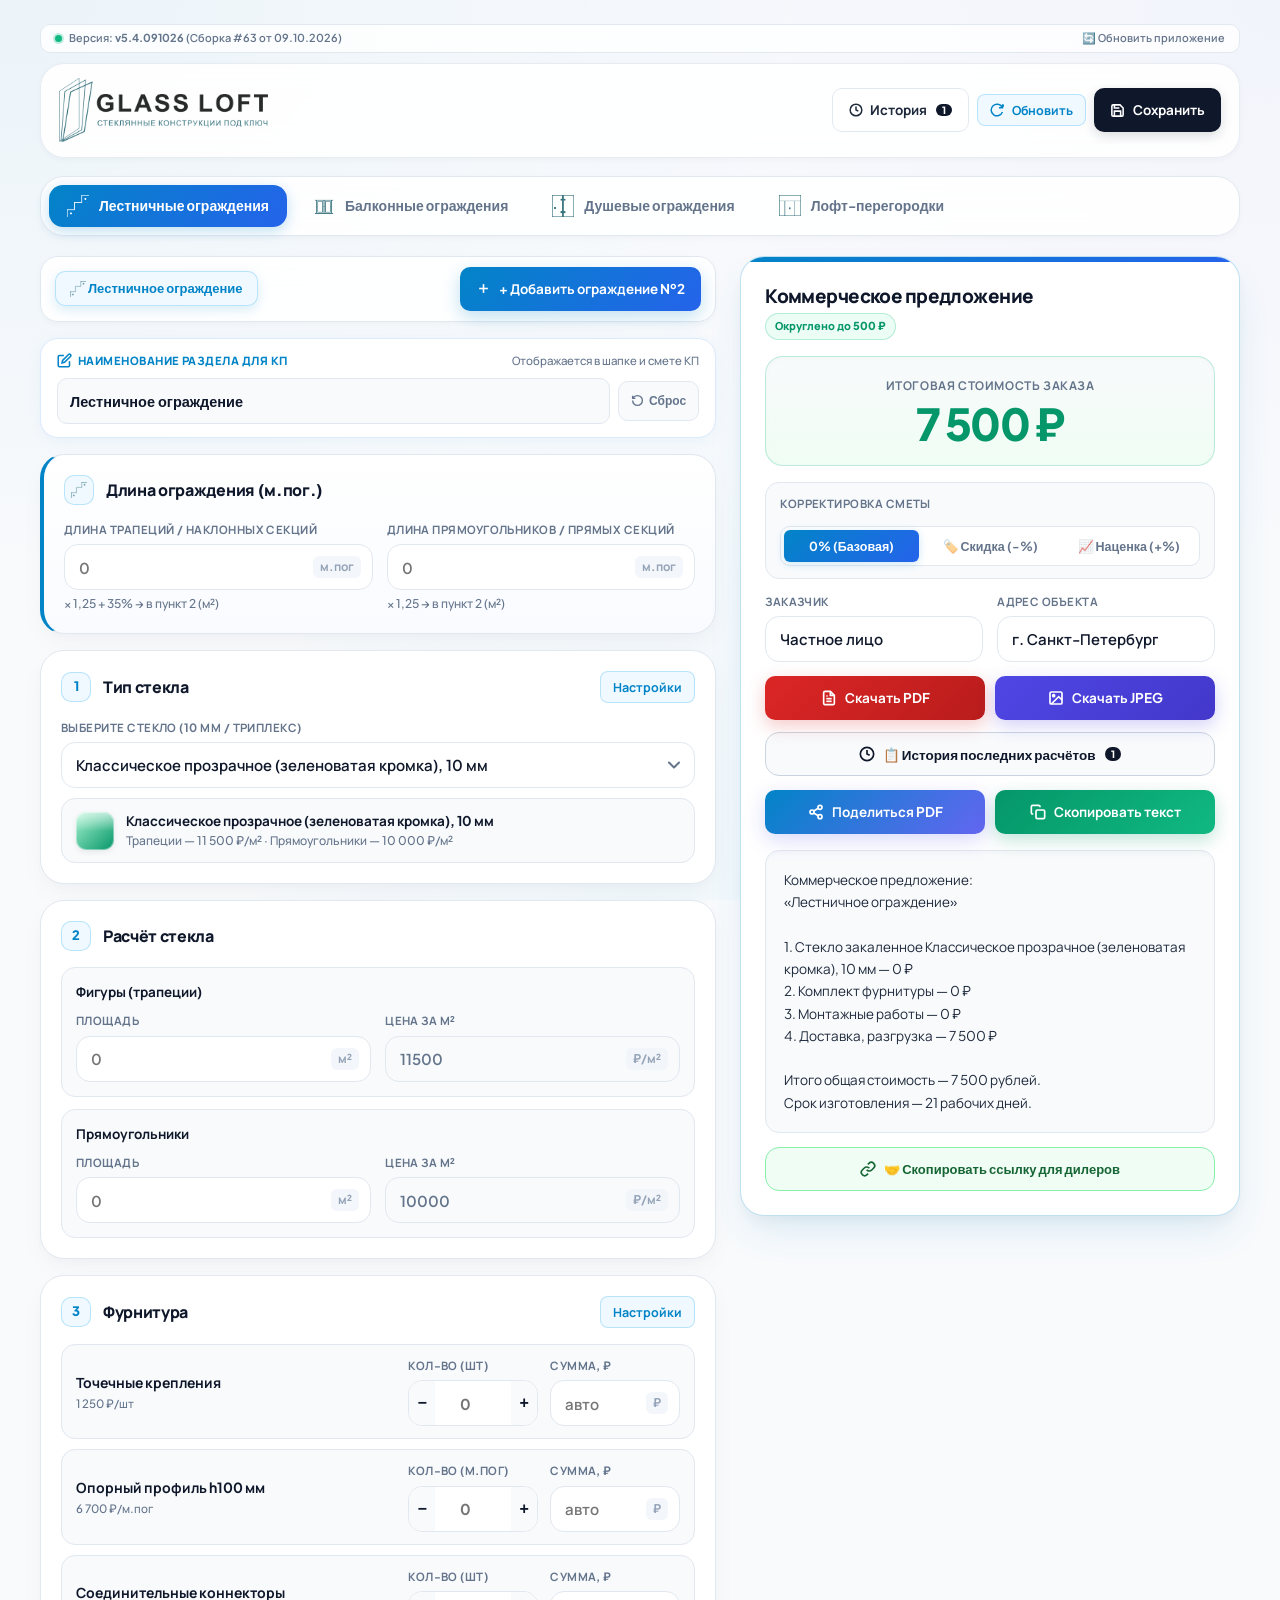
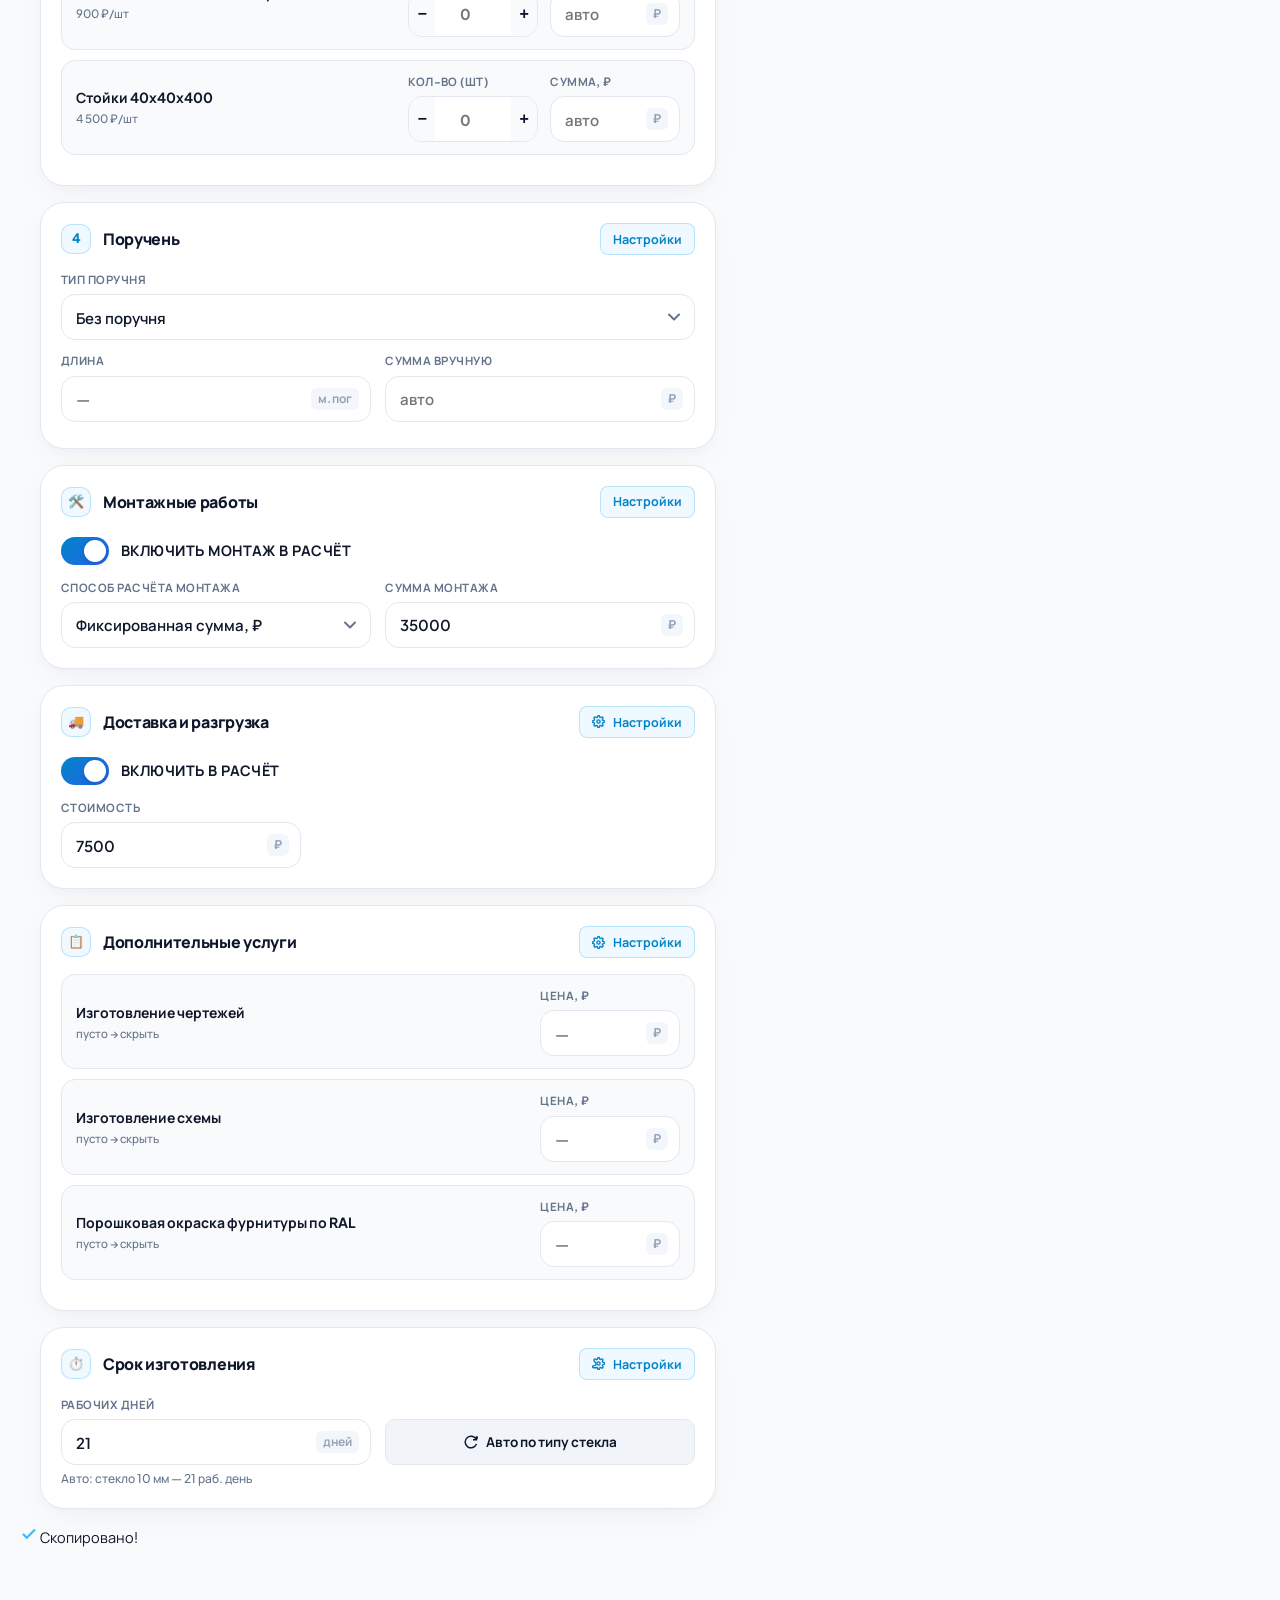
==== index.html @ 8e9c7be1 "OCR restore for raster PDFs (Tesseract.js bundled locally, rus traineddata) + OCR-tolerant parser (v" ====
<!DOCTYPE html>
<html lang="ru">
<head>
<meta charset="UTF-8">
<meta name="viewport" content="width=device-width, initial-scale=1.0, maximum-scale=1.0, user-scalable=no">
<meta http-equiv="Cache-Control" content="no-cache, no-store, must-revalidate">
<meta http-equiv="Pragma" content="no-cache">
<meta http-equiv="Expires" content="0">
<title>GlassLoft — Калькулятор стеклянных конструкций</title>
<link rel="icon" type="image/svg+xml" href="favicon.svg?v=5.4">
<link rel="icon" type="image/png" sizes="192x192" href="icon-192.png?v=5.4">
<link rel="apple-touch-icon" href="icon-192.png?v=5.4">
<link rel="manifest" href="manifest.json?v=5.4">
<meta name="theme-color" content="#ffffff">
<meta name="apple-mobile-web-app-capable" content="yes">
<meta name="apple-mobile-web-app-status-bar-style" content="default">
<meta name="apple-mobile-web-app-title" content="GlassLoft">
<link rel="preconnect" href="https://fonts.googleapis.com">
<link rel="preconnect" href="https://fonts.gstatic.com" crossorigin>
<link href="https://fonts.googleapis.com/css2?family=Plus+Jakarta+Sans:wght@400;500;600;700;800&family=Manrope:wght@600;700;800&family=Montserrat:wght@400;500;600;700;800&display=swap" rel="stylesheet">
<link rel="stylesheet" href="style.css?v=5.4">
</head>
<body>
<div class="wrap">
  
  <!-- Top Version & Build Status Bar -->
  <div class="app-top-status-bar">
    <div class="app-status-left">
      <span class="status-dot-pulse"></span>
      <span id="appVersionText">Версия: <b>v4.5.260926</b> (Сборка #60 от 26.09.2026)</span>
    </div>
    <div class="app-status-right">
      <span class="app-status-link" onclick="forceAppUpdate()" title="Сбросить кэш и загрузить последнюю версию">🔄 Обновить приложение</span>
    </div>
  </div>

  <!-- Top Navigation / Branding Header -->
  <header class="top">
    <div class="brand">
      <img src="logo.png" alt="GLASS LOFT — Стеклянные конструкции под ключ" class="brand-logo-img">
    </div>
    <div class="header-actions">
      <button class="btn b-history" onclick="openModal('historyModal')" title="История последних 40 расчётов (защищено PIN-кодом)">
        <svg width="14" height="14" viewBox="0 0 24 24" fill="none" stroke="currentColor" stroke-width="2.5"><circle cx="12" cy="12" r="10"></circle><polyline points="12 6 12 12 16 14"></polyline></svg>
        <span>История</span>
        <span class="history-count-badge" id="historyCountBadge">0</span>
      </button>
      <button class="btn ghost" onclick="resetCalculatorToZero()" title="Сбросить все расчёты и поля к начальным значениям">
        <svg width="14" height="14" viewBox="0 0 24 24" fill="none" stroke="currentColor" stroke-width="2.5"><path d="M21.5 2v6h-6M21.34 15.57a10 10 0 1 1-.57-8.38l5.67-5.67"/></svg>
        <span>Обновить</span>
      </button>
      <button class="btn b-dark" onclick="saveAll()">
        <svg width="15" height="15" viewBox="0 0 24 24" fill="none" stroke="currentColor" stroke-width="2.5"><path d="M19 21H5a2 2 0 0 1-2-2V5a2 2 0 0 1 2-2h11l5 5v11a2 2 0 0 1-2 2z"></path><polyline points="17 21 17 13 7 13 7 21"></polyline><polyline points="7 3 7 8 15 8"></polyline></svg>
        <span>Сохранить</span>
      </button>
    </div>
  </header>

  <!-- 4 Main Product Category Tabs -->
  <div class="category-tabs-bar">
    <button class="cat-tab active" id="tabCatRailings" onclick="switchCategory('railings')">
      <img src="cat_icon_stairs.png" class="cat-tab-img" alt="Лестницы">
      <span class="cat-label">Лестничные ограждения</span>
    </button>
    <button class="cat-tab" id="tabCatBalconies" onclick="switchCategory('balconies')">
      <img src="cat_icon_balcony.png" class="cat-tab-img" alt="Балконы">
      <span class="cat-label">Балконные ограждения</span>
    </button>
    <button class="cat-tab" id="tabCatShowers" onclick="switchCategory('showers')">
      <img src="cat_icon_shower.png" class="cat-tab-img" alt="Душевые">
      <span class="cat-label">Душевые ограждения</span>
    </button>
    <button class="cat-tab" id="tabCatLoft" onclick="switchCategory('loft')">
      <img src="cat_icon_loft.png" class="cat-tab-img" alt="Лофт">
      <span class="cat-label">Лофт-перегородки</span>
    </button>
  </div>

  <!-- Main 2-Column Responsive Dashboard -->
  <div class="layout">
    
    <!-- Left Column: Dynamic Step-by-Step Builder Form -->
    <div class="builder-col">
      
      <!-- Active Edit Mode Banner -->
      <div class="edit-mode-banner" id="editModeBanner" style="display:none;">
        <div class="edit-mode-info">
          <span class="edit-mode-badge">✏️ Редактирование</span>
          <span class="edit-mode-title" id="editModeTitle"></span>
        </div>
        <div class="edit-mode-actions">
          <button type="button" class="btn b-primary btn-sm" onclick="saveActiveEditing()">
            <svg width="13" height="13" viewBox="0 0 24 24" fill="none" stroke="currentColor" stroke-width="2.5"><path d="M19 21H5a2 2 0 0 1-2-2V5a2 2 0 0 1 2-2h11l5 5v11a2 2 0 0 1-2 2z"></path><polyline points="17 21 17 13 7 13 7 21"></polyline><polyline points="7 3 7 8 15 8"></polyline></svg>
            <span>Сохранить</span>
          </button>
          <button type="button" class="btn ghost btn-sm" onclick="cancelActiveEditing()">
            <span>Отмена</span>
          </button>
        </div>
      </div>

      <!-- Multi-Position Sub-Tabs for Current Category -->
      <div class="sections-bar-wrap">
        <div class="sections-tabs" id="positionTabs"></div>
        <button type="button" class="btn b-primary btn-add-section" onclick="addPosition()">
          <svg width="15" height="15" viewBox="0 0 24 24" fill="none" stroke="currentColor" stroke-width="2.5"><line x1="12" y1="5" x2="12" y2="19"></line><line x1="5" y1="12" x2="19" y2="12"></line></svg>
          <span id="addPosBtnText">+ Добавить ограждение №2</span>
        </button>
      </div>

      <!-- Category Dynamic Container -->
      <div id="dynamicCategoryContent">
        <!-- Rendered via JS based on active category (Railings / Showers / Loft) -->
      </div>

      <!-- Global Section: Доставка и разгрузка -->
      <section class="card">
        <div class="head">
          <h2><span class="n">🚚</span>Доставка и разгрузка</h2>
          <button class="btn ghost" onclick="openModal('deliveryModal')">
            <svg width="13" height="13" viewBox="0 0 24 24" fill="none" stroke="currentColor" stroke-width="2.5"><circle cx="12" cy="12" r="3"></circle><path d="M19.4 15a1.65 1.65 0 0 0 .33 1.82l.06.06a2 2 0 0 1 0 2.83 2 2 0 0 1-2.83 0l-.06-.06a1.65 1.65 0 0 0-1.82-.33 1.65 1.65 0 0 0-1 1.51V21a2 2 0 0 1-2 2 2 2 0 0 1-2-2v-.09A1.65 1.65 0 0 0 9 19.4a1.65 1.65 0 0 0-1.82.33l-.06.06a2 2 0 0 1-2.83 0 2 2 0 0 1 0-2.83l.06-.06a1.65 1.65 0 0 0 .33-1.82 1.65 1.65 0 0 0-1.51-1H3a2 2 0 0 1-2-2 2 2 0 0 1 2-2h.09A1.65 1.65 0 0 0 4.6 9a1.65 1.65 0 0 0-.33-1.82l-.06-.06a2 2 0 0 1 0-2.83 2 2 0 0 1 2.83 0l.06.06a1.65 1.65 0 0 0 1.82.33H9a1.65 1.65 0 0 0 1-1.51V3a2 2 0 0 1 2-2 2 2 0 0 1 2 2v.09a1.65 1.65 0 0 0 1 1.51 1.65 1.65 0 0 0 1.82-.33l.06-.06a2 2 0 0 1 2.83 0 2 2 0 0 1 0 2.83l-.06.06a1.65 1.65 0 0 0-.33 1.82V9a1.65 1.65 0 0 0 1.51 1H21a2 2 0 0 1 2 2 2 2 0 0 1-2 2h-.09a1.65 1.65 0 0 0-1.51 1z"></path></svg>
            Настройки
          </button>
        </div>
        <label class="switch-wrap">
          <div class="switch">
            <input type="checkbox" id="delOn" checked onchange="calc()">
            <span class="slider"></span>
          </div>
          <span>Включить в расчёт</span>
        </label>
        <div style="max-width:240px">
          <label>Стоимость</label>
          <div class="input-wrap">
            <input type="number" id="delPrice" min="0" step="100" oninput="calc()">
            <span class="unit">₽</span>
          </div>
        </div>
      </section>

      <!-- Global Section: Дополнительные услуги -->
      <section class="card">
        <div class="head">
          <h2><span class="n">📋</span>Дополнительные услуги</h2>
          <button class="btn ghost" onclick="openModal('serviceModal')">
            <svg width="13" height="13" viewBox="0 0 24 24" fill="none" stroke="currentColor" stroke-width="2.5"><circle cx="12" cy="12" r="3"></circle><path d="M19.4 15a1.65 1.65 0 0 0 .33 1.82l.06.06a2 2 0 0 1 0 2.83 2 2 0 0 1-2.83 0l-.06-.06a1.65 1.65 0 0 0-1.82-.33 1.65 1.65 0 0 0-1 1.51V21a2 2 0 0 1-2 2 2 2 0 0 1-2-2v-.09A1.65 1.65 0 0 0 9 19.4a1.65 1.65 0 0 0-1.82.33l-.06.06a2 2 0 0 1-2.83 0 2 2 0 0 1 0-2.83l.06-.06a1.65 1.65 0 0 0 .33-1.82 1.65 1.65 0 0 0-1.51-1H3a2 2 0 0 1-2-2 2 2 0 0 1 2-2h.09A1.65 1.65 0 0 0 4.6 9a1.65 1.65 0 0 0-.33-1.82l-.06-.06a2 2 0 0 1 0-2.83 2 2 0 0 1 2.83 0l.06.06a1.65 1.65 0 0 0 1.82.33H9a1.65 1.65 0 0 0 1-1.51V3a2 2 0 0 1 2-2 2 2 0 0 1 2 2v.09a1.65 1.65 0 0 0 1 1.51 1.65 1.65 0 0 0 1.82-.33l.06-.06a2 2 0 0 1 2.83 0 2 2 0 0 1 0 2.83l-.06.06a1.65 1.65 0 0 0-.33 1.82V9a1.65 1.65 0 0 0 1.51 1H21a2 2 0 0 1 2 2 2 2 0 0 1-2 2h-.09a1.65 1.65 0 0 0-1.51 1z"></path></svg>
            Настройки
          </button>
        </div>
        <div id="serviceList"></div>
      </section>

      <!-- Global Section: Срок изготовления -->
      <section class="card">
        <div class="head">
          <h2><span class="n">⏱️</span>Срок изготовления</h2>
          <button class="btn ghost" onclick="openModal('termModal')">
            <svg width="13" height="13" viewBox="0 0 24 24" fill="none" stroke="currentColor" stroke-width="2.5"><circle cx="12" cy="12" r="3"></circle><path d="M19.4 15a1.65 1.65 0 0 0 .33 1.82l.06.06a2 2 0 0 1 0 2.83 2 2 0 0 1-2.83 0l-.06-.06a1.65 1.65 0 0 0-1.82-.33 1.65 1.65 0 0 0-1 1.51V21a2 2 0 0 1-2 2 2 2 0 0 1-2-2v-.09A1.65 1.65 0 0 0 9 19.4a1.65 1.65 0 0 0-1.82.33l-.06.06a2 2 0 0 1 2.83 0 2 2 0 0 1 0 2.83l-.06.06a1.65 1.65 0 0 0 .33-1.82 1.65 1.65 0 0 0-1.51-1H3a2 2 0 0 1-2-2 2 2 0 0 1 2-2h.09A1.65 1.65 0 0 0 4.6 9a1.65 1.65 0 0 0-.33-1.82l-.06-.06a2 2 0 0 1 0-2.83 2 2 0 0 1 2.83 0l.06.06a1.65 1.65 0 0 0 1.82.33H9a1.65 1.65 0 0 0 1-1.51V3a2 2 0 0 1 2-2 2 2 0 0 1 2 2v.09a1.65 1.65 0 0 0 1 1.51 1.65 1.65 0 0 0 1.82-.33l.06-.06a2 2 0 0 1 2.83 0 2 2 0 0 1 0 2.83l-.06.06a1.65 1.65 0 0 0-.33 1.82V9a1.65 1.65 0 0 0 1.51 1H21a2 2 0 0 1 2 2 2 2 0 0 1-2 2h-.09a1.65 1.65 0 0 0-1.51 1z"></path></svg>
            Настройки
          </button>
        </div>
        <div class="grid">
          <div class="field">
            <label>Рабочих дней</label>
            <div class="input-wrap">
              <input type="number" id="termDays" min="1" step="1" oninput="termManual=true; calc();">
              <span class="unit">дней</span>
            </div>
          </div>
          <div style="display:flex;align-items:flex-end">
            <button class="btn b-gray" style="width:100%;height:46px" onclick="termManual=false; calc();">
              <svg width="14" height="14" viewBox="0 0 24 24" fill="none" stroke="currentColor" stroke-width="2.5"><path d="M21.5 2v6h-6M21.34 15.57a10 10 0 1 1-.57-8.38l5.67-5.67"/></svg>
              Авто по типу стекла
            </button>
          </div>
        </div>
        <div class="hint" id="termHint"></div>
      </section>

    </div>

    <!-- Right Column: Sticky Live Spec Sheet & Commercial Proposal -->
    <div class="sticky-col">
      <section class="total-card">
        <div class="total-top">
          <div>
            <h2>Коммерческое предложение</h2>
            <span class="sum-badge">Округлено до 500 ₽</span>
          </div>
        </div>

        <!-- Big Hero Price Display -->
        <div class="sum-display">
          <div class="sum-label">Итоговая стоимость заказа</div>
          <div class="sum" id="sum">0 ₽</div>
        </div>

        <!-- Discount & Markup Adjuster -->
        <div class="discount-markup-card">
          <div class="dm-header">
            <label id="dmHeaderLabel">Корректировка сметы</label>
            <div class="dm-segmented">
              <button type="button" class="dm-tab active" id="dmTabNone" onclick="setAdjMode('none')">0% (Базовая)</button>
              <button type="button" class="dm-tab" id="dmTabDiscount" onclick="setAdjMode('discount')">🏷️ Скидка (-%)</button>
              <button type="button" class="dm-tab" id="dmTabMarkup" onclick="setAdjMode('markup')">📈 Наценка (+%)</button>
            </div>
          </div>
          <div class="dm-input-row" id="dmInputWrap" style="display:none;">
            <div class="field" style="width:100%;">
              <label id="dmInputLabel">Размер скидки, %</label>
              <div class="input-wrap">
                <input type="number" id="adjPercent" placeholder="0" min="0" max="99" step="1" oninput="calc()">
                <span class="unit">%</span>
              </div>
            </div>
          </div>
        </div>

        <!-- Client & Address Quick Inputs -->
        <div class="grid" style="margin-bottom: 14px;">
          <div class="field">
            <label>Заказчик</label>
            <div class="input-wrap">
              <input type="text" id="calcClient" placeholder="Частное лицо / ФИО" value="Частное лицо" oninput="updateKpDocumentData()">
            </div>
          </div>
          <div class="field">
            <label>Адрес объекта</label>
            <div class="input-wrap">
              <input type="text" id="calcAddress" placeholder="г. Санкт-Петербург" value="г. Санкт-Петербург" oninput="updateKpDocumentData()">
            </div>
          </div>
        </div>

        <!-- Fast Official Document Export Row -->
        <div class="fast-export-row">
          <button class="btn b-pdf" onclick="initiateExport('pdf')" title="Скачать официальный PDF-документ">
            <svg width="16" height="16" viewBox="0 0 24 24" fill="none" stroke="currentColor" stroke-width="2.5"><path d="M14 2H6a2 2 0 0 0-2 2v16a2 2 0 0 0 2 2h12a2 2 0 0 0 2-2V8z"></path><polyline points="14 2 14 8 20 8"></polyline><line x1="16" y1="13" x2="8" y2="13"></line><line x1="16" y1="17" x2="8" y2="17"></line><polyline points="10 9 9 9 8 9"></polyline></svg>
            Скачать PDF
          </button>
          <button class="btn b-jpg" onclick="initiateExport('jpeg')" title="Скачать изображение документа в JPEG">
            <svg width="16" height="16" viewBox="0 0 24 24" fill="none" stroke="currentColor" stroke-width="2.5"><rect x="3" y="3" width="18" height="18" rx="2" ry="2"></rect><circle cx="8.5" cy="8.5" r="1.5"></circle><polyline points="21 15 16 10 5 21"></polyline></svg>
            Скачать JPEG
          </button>
        </div>

        <!-- History Quick Access Button -->
        <button type="button" class="btn b-history-card" onclick="openModal('historyModal')" title="Открыть историю последних расчётов (PIN: 0120)">
          <svg width="16" height="16" viewBox="0 0 24 24" fill="none" stroke="currentColor" stroke-width="2.5"><circle cx="12" cy="12" r="10"></circle><polyline points="12 6 12 12 16 14"></polyline></svg>
          <span>📋 История последних расчётов</span>
          <span class="history-count-badge" id="historyCountBadgeRight">0</span>
        </button>

        <!-- Action Buttons: Share & Copy -->
        <div style="display:grid;grid-template-columns:1fr 1fr;gap:10px;margin-bottom:16px;">
          <button class="btn b-share" style="height:44px;" onclick="initiateShare()">
            <svg width="16" height="16" viewBox="0 0 24 24" fill="none" stroke="currentColor" stroke-width="2.5"><circle cx="18" cy="5" r="3"></circle><circle cx="6" cy="12" r="3"></circle><circle cx="18" cy="19" r="3"></circle><line x1="8.59" y1="13.51" x2="15.42" y2="17.49"></line><line x1="15.41" y1="6.51" x2="8.59" y2="10.49"></line></svg>
            Поделиться PDF
          </button>
          <button class="btn b-teal" style="height:44px;" onclick="copyQuote()">
            <svg width="16" height="16" viewBox="0 0 24 24" fill="none" stroke="currentColor" stroke-width="2.5"><rect x="9" y="9" width="13" height="13" rx="2" ry="2"></rect><path d="M5 15H4a2 2 0 0 1-2-2V4a2 2 0 0 1 2-2h9a2 2 0 0 1 2 2v1"></path></svg>
            Скопировать текст
          </button>
        </div>

        <!-- Rendered Text Proposal Card -->
        <div id="quoteText"></div>

        <!-- Dealer Link Copy Button -->
        <button type="button" class="btn b-dealer-bottom" onclick="copyDealerLink()" title="Скопировать дилерскую ссылку (скрыты цены за метр/штуку и формулы)">
          <svg width="16" height="16" viewBox="0 0 24 24" fill="none" stroke="currentColor" stroke-width="2.5"><path d="M10 13a5 5 0 0 0 7.54.54l3-3a5 5 0 0 0-7.07-7.07l-1.72 1.71"></path><path d="M14 11a5 5 0 0 0-7.54-.54l-3 3a5 5 0 0 0 7.07 7.07l1.71-1.71"></path></svg>
          <span>🤝 Скопировать ссылку для дилеров</span>
        </button>
      </section>
    </div>

  </div>
</div>

<!-- Floating Bottom Bar for Mobile Screen -->
<div class="floating-bar">
  <div class="floating-sum-group">
    <span class="floating-sum-label">Итого:</span>
    <span class="floating-sum" id="floatingSum">0 ₽</span>
  </div>
  <div class="floating-actions">
    <button class="btn btn-float-history" onclick="openModal('historyModal')" title="История расчётов">
      <svg width="14" height="14" viewBox="0 0 24 24" fill="none" stroke="currentColor" stroke-width="2.5"><circle cx="12" cy="12" r="10"></circle><polyline points="12 6 12 12 16 14"></polyline></svg>
      <span>История</span>
      <span class="history-count-badge" id="historyCountBadgeFloat">0</span>
    </button>
    <button class="btn btn-float-share" onclick="initiateShare()">
      <svg width="14" height="14" viewBox="0 0 24 24" fill="none" stroke="currentColor" stroke-width="2.5"><path d="M14 2H6a2 2 0 0 0-2 2v16a2 2 0 0 0 2 2h12a2 2 0 0 0 2-2V8z"></path><polyline points="14 2 14 8 20 8"></polyline></svg>
      Поделиться
    </button>
    <button class="btn btn-float-copy" onclick="copyQuote()" title="Скопировать текст">
      <svg width="14" height="14" viewBox="0 0 24 24" fill="none" stroke="currentColor" stroke-width="2.5"><rect x="9" y="9" width="13" height="13" rx="2" ry="2"></rect><path d="M5 15H4a2 2 0 0 1-2-2V4a2 2 0 0 1 2-2h9a2 2 0 0 1 2 2v1"></path></svg>
    </button>
  </div>
</div>

<!-- Merge / Combine Choice Modal -->
<div class="modal" id="mergeChoiceModal"><div class="mbox" style="max-width:460px;">
  <span class="close" onclick="closeModal('mergeChoiceModal')">&times;</span>
  <h3 style="margin-bottom:6px;">Формирование предложения</h3>
  <div class="hint" style="margin-bottom:16px;">В вашем расчёте присутствуют изделия из нескольких категорий. Объединить всё в одно общее коммерческое предложение?</div>
  
  <button class="choice-card-btn" onclick="executePendingExport(true)">
    <span class="choice-title">📄 Да, сформировать единое КП на весь заказ</span>
    <span class="choice-sub">Включит все рассчитанные лестничные ограждения, душевые и лофт-перегородки</span>
  </button>
  
  <button class="choice-card-btn" onclick="executePendingExport(false)">
    <span class="choice-title" id="singleChoiceTitle">Только текущий раздел</span>
    <span class="choice-sub">Сформировать КП исключительно по выбранному направлению</span>
  </button>
</div></div>

<!-- PIN Code Security Modal -->
<div class="modal" id="pinModal"><div class="mbox" style="max-width:400px;text-align:center;">
  <span class="close" onclick="closeModal('pinModal')">&times;</span>
  <div style="width:54px;height:54px;border-radius:18px;background:#f0f9ff;color:#0284c7;display:inline-flex;align-items:center;justify-content:center;margin-bottom:12px;">
    <svg width="26" height="26" viewBox="0 0 24 24" fill="none" stroke="currentColor" stroke-width="2.5"><rect x="3" y="11" width="18" height="11" rx="2" ry="2"></rect><path d="M7 11V7a5 5 0 0 1 10 0v4"></path></svg>
  </div>
  <h3 style="margin-bottom:6px;">Вход</h3>
  <div class="hint" style="margin-bottom:16px;">Введите PIN-код для доступа:</div>
  
  <div style="margin-bottom:14px;">
    <input type="password" id="pinInput" placeholder="PIN-код" maxlength="16" style="text-align:center;font-size:20px;letter-spacing:0.2em;height:50px;" onkeydown="if(event.key==='Enter') verifyPin();">
    <div id="pinError" style="color:#ef4444;font-size:12.5px;font-weight:700;margin-top:6px;display:none;">Неверный PIN-код</div>
  </div>
  
  <div style="display:flex;gap:10px;">
    <button class="btn b-primary" style="flex:1;height:46px;" onclick="verifyPin()">Войти</button>
    <button class="btn b-gray" style="height:46px;" onclick="closeModal('pinModal')">Отмена</button>
  </div>
</div></div>

<!-- Change PIN Modal -->
<div class="modal" id="changePinModal"><div class="mbox" style="max-width:440px;">
  <span class="close" onclick="closeModal('changePinModal')">&times;</span>
  <h3>🔑 Смена PIN-кода</h3>
  <div class="hint" style="margin-bottom:16px;">Задайте новый пароль для защиты настроек калькулятора:</div>
  
  <label>Текущий PIN-код</label>
  <input type="password" id="oldPinInput" placeholder="Текущий PIN" style="margin-bottom:12px;">
  
  <label>Новый PIN-код</label>
  <input type="password" id="newPinInput" placeholder="Новый PIN" style="margin-bottom:12px;">
  
  <label>Повторите новый PIN-код</label>
  <input type="password" id="confirmPinInput" placeholder="Повтор нового PIN" style="margin-bottom:16px;">
  
  <div id="changePinError" style="color:#ef4444;font-size:12.5px;font-weight:700;margin-bottom:12px;display:none;"></div>
  
  <button class="btn b-primary" style="width:100%;height:46px;" onclick="saveNewPin()">Сохранить новый PIN</button>
</div></div>

<!-- Toast Alert -->
<div class="toast" id="toast">
  <svg width="18" height="18" viewBox="0 0 24 24" fill="none" stroke="#38bdf8" stroke-width="3"><polyline points="20 6 9 17 4 12"></polyline></svg>
  <span id="toastMsg">Скопировано!</span>
</div>

<!-- Settings Modals -->
<div class="modal" id="glassModal"><div class="mbox">
  <span class="close" onclick="closeModal('glassModal')">&times;</span>
  <h3 id="glassModalTitle">Типы стекла</h3>
  <div id="eGlass"></div>
  <div class="actions" id="glassModalActions"></div>
  <div class="admin-modal-footer">
    <button class="admin-link-btn" onclick="openChangePinModal()">🔑 Сменить PIN</button>
    <button class="admin-link-btn" onclick="lockAdmin()">🔒 Заблокировать</button>
  </div>
</div></div>

<div class="modal" id="hardModal"><div class="mbox">
  <span class="close" onclick="closeModal('hardModal')">&times;</span>
  <h3 id="hardModalTitle">Фурнитура</h3>
  <div id="eHard"></div>
  <div class="actions" id="hardModalActions"></div>
  <div class="admin-modal-footer">
    <button class="admin-link-btn" onclick="openChangePinModal()">🔑 Сменить PIN</button>
    <button class="admin-link-btn" onclick="lockAdmin()">🔒 Заблокировать</button>
  </div>
</div></div>

<div class="modal" id="railModal"><div class="mbox">
  <span class="close" onclick="closeModal('railModal')">&times;</span>
  <h3>Поручни (Лестничные ограждения)</h3>
  <div id="eRail"></div>
  <div class="actions">
    <input type="text" id="nrName" placeholder="Название">
    <input type="number" id="nrPrice" placeholder="₽/м.пог">
    <button class="btn b-primary" onclick="addRail()">Добавить</button>
  </div>
  <div class="admin-modal-footer">
    <button class="admin-link-btn" onclick="openChangePinModal()">🔑 Сменить PIN</button>
    <button class="admin-link-btn" onclick="lockAdmin()">🔒 Заблокировать</button>
  </div>
</div></div>

<div class="modal" id="deliveryModal"><div class="mbox">
  <span class="close" onclick="closeModal('deliveryModal')">&times;</span>
  <h3>Доставка</h3>
  <label>Стоимость по умолчанию, ₽</label>
  <div class="input-wrap">
    <input type="number" id="deliverySetting" oninput="M.delivery=parseFloat(this.value)||0; applyMisc(); autoSave(); calc();">
    <span class="unit">₽</span>
  </div>
  <div class="admin-modal-footer">
    <button class="admin-link-btn" onclick="openChangePinModal()">🔑 Сменить PIN</button>
    <button class="admin-link-btn" onclick="lockAdmin()">🔒 Заблокировать</button>
  </div>
</div></div>

<div class="modal" id="installModal"><div class="mbox">
  <span class="close" onclick="closeModal('installModal')">&times;</span>
  <h3>Монтаж</h3>
  <label>Фиксированная сумма по умолчанию, ₽</label>
  <div class="input-wrap" style="margin-bottom:12px">
    <input type="number" id="instFixSetting" oninput="M.instFix=parseFloat(this.value)||0; applyMisc(); autoSave(); calc();">
    <span class="unit">₽</span>
  </div>
  <label>Процент от изделий по умолчанию, %</label>
  <div class="input-wrap">
    <input type="number" id="instPctSetting" oninput="M.instPct=parseFloat(this.value)||0; applyMisc(); autoSave(); calc();">
    <span class="unit">%</span>
  </div>
  <div class="admin-modal-footer">
    <button class="admin-link-btn" onclick="openChangePinModal()">🔑 Сменить PIN</button>
    <button class="admin-link-btn" onclick="lockAdmin()">🔒 Заблокировать</button>
  </div>
</div></div>

<div class="modal" id="serviceModal"><div class="mbox">
  <span class="close" onclick="closeModal('serviceModal')">&times;</span>
  <h3>Дополнительные услуги</h3>
  <div id="eServ"></div>
  <div class="actions">
    <input type="text" id="nsName" placeholder="Название">
    <button class="btn b-primary" onclick="addService()">Добавить</button>
  </div>
  <div class="admin-modal-footer">
    <button class="admin-link-btn" onclick="openChangePinModal()">🔑 Сменить PIN</button>
    <button class="admin-link-btn" onclick="lockAdmin()">🔒 Заблокировать</button>
  </div>
</div></div>

<div class="modal" id="termModal"><div class="mbox">
  <span class="close" onclick="closeModal('termModal')">&times;</span>
  <h3>Сроки</h3>
  <label>Обычное стекло (6-10 мм), раб. дней</label>
  <div class="input-wrap" style="margin-bottom:12px">
    <input type="number" id="termGlassSetting" oninput="M.termGlass=parseInt(this.value)||21; applyMisc(); autoSave(); calc();">
    <span class="unit">дней</span>
  </div>
  <label>Триплекс / Спецстекло, раб. дней</label>
  <div class="input-wrap">
    <input type="number" id="termTriplexSetting" oninput="M.termTripl=parseInt(this.value)||25; applyMisc(); autoSave(); calc();">
    <span class="unit">дней</span>
  </div>
  <div class="admin-modal-footer">
    <button class="admin-link-btn" onclick="openChangePinModal()">🔑 Сменить PIN</button>
    <button class="admin-link-btn" onclick="lockAdmin()">🔒 Заблокировать</button>
  </div>
</div></div>

<!-- History Modal (PIN Protected, 30-40 calculations) -->
<div class="modal" id="historyModal"><div class="mbox history-mbox">
  <span class="close" onclick="closeModal('historyModal')">&times;</span>
  <div class="history-modal-header">
    <div class="history-modal-title-group">
      <h3>📋 История расчётов</h3>
      <span class="history-capacity-badge" id="historyCapacityBadge">0 / 40 расчётов</span>
    </div>
    <div class="history-header-actions">
      <button type="button" class="btn ghost btn-sm" onclick="onPdfImportClick()" title="Восстановить коммерческое предложение из готового PDF файла">
        <svg width="13" height="13" viewBox="0 0 24 24" fill="none" stroke="currentColor" stroke-width="2.5"><path d="M14 2H6a2 2 0 0 0-2 2v16a2 2 0 0 0 2 2h12a2 2 0 0 0 2-2V8z"></path><polyline points="14 2 14 8 20 8"></polyline><line x1="16" y1="13" x2="8" y2="13"></line><line x1="16" y1="17" x2="8" y2="17"></line><polyline points="10 9 9 9 8 9"></polyline></svg>
        <span>Загрузить PDF</span>
      </button>
      <input type="file" id="pdfFileInput" accept="application/pdf,.pdf" onchange="importPdfKp(event).catch(pdfImportFatal)" style="position:fixed;left:-9999px;top:0;width:1px;height:1px;opacity:0;" aria-hidden="true">
      <button type="button" class="btn ghost btn-sm" onclick="runPdfSelfTest()" title="Проверка работоспособности PDF-модуля (для диагностики)">
        <span>🔧 Тест PDF</span>
      </button>
      <button type="button" class="btn ghost btn-sm" onclick="exportHistoryToFile()" title="Скачать резервную копию всей истории расчётов (.json)">
        <svg width="13" height="13" viewBox="0 0 24 24" fill="none" stroke="currentColor" stroke-width="2.5"><path d="M21 15v4a2 2 0 0 1-2 2H5a2 2 0 0 1-2-2v-4"></path><polyline points="7 10 12 15 17 10"></polyline><line x1="12" y1="15" x2="12" y2="3"></line></svg>
        <span>Экспорт</span>
      </button>
      <label class="btn ghost btn-sm" style="cursor:pointer;" title="Восстановить расчёты из резервного файла (.json)">
        <svg width="13" height="13" viewBox="0 0 24 24" fill="none" stroke="currentColor" stroke-width="2.5"><path d="M21 15v4a2 2 0 0 1-2 2H5a2 2 0 0 1-2-2v-4"></path><polyline points="17 8 12 3 7 8"></polyline><line x1="12" y1="3" x2="12" y2="15"></line></svg>
        <span>Импорт</span>
        <input type="file" id="historyFileInput" accept=".json" onchange="importHistoryFromFile(event)" style="display:none;">
      </label>
      <button type="button" class="btn ghost btn-sm text-danger" onclick="clearAllHistory()" title="Очистить всю историю расчётов">
        <svg width="13" height="13" viewBox="0 0 24 24" fill="none" stroke="currentColor" stroke-width="2.5"><polyline points="3 6 5 6 21 6"></polyline><path d="M19 6v14a2 2 0 0 1-2 2H7a2 2 0 0 1-2-2V6m3 0V4a2 2 0 0 1 2-2h4a2 2 0 0 1 2 2v2"></path></svg>
        <span>Очистить</span>
      </button>
    </div>
  </div>

  <!-- Cloud Sync Bar -->
  <div class="yc-sync-status-bar" id="cloudStatusBar">
    <div class="yc-status-info">
      <span class="yc-status-dot" id="cloudStatusDot"></span>
      <div class="yc-status-text-wrap">
        <div class="yc-status-title" id="cloudStatusTitle">☁️ Облако: Локальный режим</div>
        <div class="yc-status-sub" id="cloudStatusSub">Нажмите «Настройки», чтобы включить бесплатную синхронизацию (Firebase / Supabase)</div>
      </div>
    </div>
    <div class="yc-status-actions">
      <button type="button" class="btn ghost btn-sm yc-sync-btn" id="cloudSyncNowBtn" onclick="syncCloudData(false)" title="Синхронизировать историю с облаком">
        <svg width="13" height="13" viewBox="0 0 24 24" fill="none" stroke="currentColor" stroke-width="2.5"><path d="M18 10h-1.26A8 8 0 1 0 9 20h9a5 5 0 0 0 0-10z"></path></svg>
        <span>Синхронизировать</span>
      </button>
      <button type="button" class="btn ghost btn-sm" onclick="openCloudSettingsModal()" title="Настройки бесплатного облака (Firebase / Supabase)">
        <svg width="13" height="13" viewBox="0 0 24 24" fill="none" stroke="currentColor" stroke-width="2.5"><circle cx="12" cy="12" r="3"></circle><path d="M19.4 15a1.65 1.65 0 0 0 .33 1.82l.06.06a2 2 0 0 1 0 2.83 2 2 0 0 1-2.83 0l-.06-.06a1.65 1.65 0 0 0-1.82-.33 1.65 1.65 0 0 0-1 1.51V21a2 2 0 0 1-2 2 2 2 0 0 1-2-2v-.09A1.65 1.65 0 0 0 9 19.4a1.65 1.65 0 0 0-1.82.33l-.06.06a2 2 0 0 1-2.83 0 2 2 0 0 1 0-2.83l.06-.06a1.65 1.65 0 0 0 .33-1.82 1.65 1.65 0 0 0-1.51-1H3a2 2 0 0 1-2-2 2 2 0 0 1 2-2h.09A1.65 1.65 0 0 0 4.6 9a1.65 1.65 0 0 0-.33-1.82l-.06-.06a2 2 0 0 1 0-2.83 2 2 0 0 1 2.83 0l.06.06a1.65 1.65 0 0 0 1.82.33H9a1.65 1.65 0 0 0 1-1.51V3a2 2 0 0 1 2-2 2 2 0 0 1 2 2v.09a1.65 1.65 0 0 0 1 1.51 1.65 1.65 0 0 0 1.82-.33l.06-.06a2 2 0 0 1 2.83 0 2 2 0 0 1 0 2.83l-.06.06a1.65 1.65 0 0 0-.33 1.82V9a1.65 1.65 0 0 0 1.51 1H21a2 2 0 0 1 2 2 2 2 0 0 1-2 2h-.09a1.65 1.65 0 0 0-1.51 1z"></path></svg>
        <span>Настройки</span>
      </button>
    </div>
  </div>

  <!-- Search / Filter Input -->
  <div class="history-search-wrap">
    <svg width="14" height="14" viewBox="0 0 24 24" fill="none" stroke="currentColor" stroke-width="2.5"><circle cx="11" cy="11" r="8"></circle><line x1="21" y1="21" x2="16.65" y2="16.65"></line></svg>
    <input type="text" id="historySearchInput" placeholder="Поиск по имени заказчика, адресу объекта или сумме..." oninput="renderHistoryList()">
  </div>

  <!-- History List Container -->
  <div class="history-list-container" id="historyListContainer">
    <!-- Rendered via JS -->
  </div>

  <div class="admin-modal-footer">
    <button class="admin-link-btn" onclick="openChangePinModal()">🔑 Сменить PIN</button>
    <button class="admin-link-btn" onclick="lockAdmin()">🔒 Заблокировать</button>
  </div>
</div></div>

<!-- Free Cloud Settings Modal (Firebase / Supabase) -->
<div class="modal" id="cloudSettingsModal"><div class="mbox yc-settings-box">
  <span class="close" onclick="closeModal('cloudSettingsModal')">&times;</span>
  <div class="yc-modal-header">
    <div class="yc-icon-badge">☁️</div>
    <div>
      <h3>Бесплатная облачная синхронизация</h3>
      <p class="yc-modal-sub">Единая база смет GlassLoft на телефонах и компьютерах (100% бесплатно)</p>
    </div>
  </div>

  <!-- Provider Selector Tabs -->
  <div class="cloud-provider-tabs">
    <button type="button" class="cloud-tab active" id="tabProviderFirebase" onclick="selectCloudProvider('firebase')">
      <span>🔥 Firebase (Рекомендуется)</span>
    </button>
    <button type="button" class="cloud-tab" id="tabProviderSupabase" onclick="selectCloudProvider('supabase')">
      <span>⚡ Supabase</span>
    </button>
    <button type="button" class="cloud-tab" id="tabProviderCustom" onclick="selectCloudProvider('custom')">
      <span>🌐 Custom REST</span>
    </button>
  </div>

  <!-- Firebase Fields -->
  <div id="fieldsProviderFirebase" class="provider-fields">
    <div class="yc-form-group">
      <label class="yc-label">Ссылка на Firebase Realtime Database:</label>
      <input type="url" id="fbDbUrlInput" class="yc-input" placeholder="https://your-project-default-rtdb.europe-west1.firebasedatabase.app" autocomplete="off">
      <span class="yc-hint">Создаётся бесплатно в <a href="https://console.firebase.google.com/" target="_blank" style="color:var(--primary);font-weight:700;">console.firebase.google.com</a> за 2 минуты (без привязки карты)</span>
    </div>
    <div class="yc-form-group">
      <label class="yc-label">Секретный ключ / Auth Token (опционально):</label>
      <input type="password" id="fbApiKeyInput" class="yc-input" placeholder="Оставьте пустым, если режим тестирования" autocomplete="off">
    </div>
  </div>

  <!-- Supabase Fields -->
  <div id="fieldsProviderSupabase" class="provider-fields" style="display:none;">
    <div class="yc-form-group">
      <label class="yc-label">Supabase Project URL:</label>
      <input type="url" id="sbUrlInput" class="yc-input" placeholder="https://xxxxxxxx.supabase.co" autocomplete="off">
    </div>
    <div class="yc-form-group">
      <label class="yc-label">Supabase anon public API Key:</label>
      <input type="password" id="sbApiKeyInput" class="yc-input" placeholder="eyJhbGciOi..." autocomplete="off">
    </div>
  </div>

  <!-- Custom REST Fields -->
  <div id="fieldsProviderCustom" class="provider-fields" style="display:none;">
    <div class="yc-form-group">
      <label class="yc-label">URL HTTP-эндпоинта:</label>
      <input type="url" id="customUrlInput" class="yc-input" placeholder="https://..." autocomplete="off">
    </div>
    <div class="yc-form-group">
      <label class="yc-label">API Key / Заголовок авторизации (опционально):</label>
      <input type="password" id="customApiKeyInput" class="yc-input" placeholder="API ключ" autocomplete="off">
    </div>
  </div>

  <div class="yc-toggles-grid">
    <label class="yc-toggle-item">
      <input type="checkbox" id="cloudAutoSyncToggle" checked>
      <div>
        <strong>Авто-синхронизация при сохранении сметы</strong>
        <span>Отправлять смету в облако сразу при создании/правке</span>
      </div>
    </label>
    <label class="yc-toggle-item">
      <input type="checkbox" id="cloudAutoFetchToggle" checked>
      <div>
        <strong>Авто-проверка при запуске калькулятора</strong>
        <span>Подтягивать свежие сметы коллег с других устройств при открытии</span>
      </div>
    </label>
  </div>

  <div class="yc-test-result" id="cloudTestResult" style="display:none;"></div>

  <div class="yc-actions-row">
    <button type="button" class="btn ghost btn-sm" onclick="testCloudConnection()">🧪 Тест связи</button>
    <button type="button" class="btn ghost btn-sm" onclick="pullFromCloudDirect()">📥 Скачать из облака</button>
    <button type="button" class="btn ghost btn-sm" onclick="pushToCloudDirect()">📤 Выгрузить в облако</button>
    <button type="button" class="btn b-primary btn-sm" onclick="saveCloudSettings()">💾 Сохранить</button>
  </div>

  <!-- Quick Guide Accordion -->
  <div class="yc-guide-card">
    <div class="yc-guide-header" onclick="toggleCloudGuide()">
      <span>📖 Как настроить бесплатный Firebase за 2 минуты?</span>
      <span id="cloudGuideArrow">▼</span>
    </div>
    <div class="yc-guide-body" id="cloudGuideBody" style="display:none;">
      <ol>
        <li>Откройте <a href="https://console.firebase.google.com/" target="_blank" style="color:var(--primary);font-weight:700;">console.firebase.google.com</a> под Google-аккаунтом и нажмите <b>«Создать проект»</b> (например, <code>glassloft-calc</code>).</li>
        <li>В левом меню выберите <b>«Realtime Database»</b> -> <b>«Создать базу данных»</b>.</li>
        <li>Выберите регион (Бельгия / США) и включите <b>«Режим тестирования»</b> (в правилах <code>.read: true, .write: true</code>).</li>
        <li>Скопируйте ссылку на базу (<code>https://...firebasedatabase.app</code>) и вставьте в поле выше!</li>
        <li>Нажмите <b>«🧪 Тест связи»</b> и <b>«💾 Сохранить»</b> — синхронизация активируется мгновенно и бесплатно навсегда!</li>
      </ol>
    </div>
  </div>
</div></div>

<!-- Edit Choice Modal (Modify existing vs Clone with new number) -->
<div class="modal" id="editChoiceModal"><div class="mbox edit-choice-box">
  <span class="close" onclick="closeModal('editChoiceModal')">&times;</span>
  <h3 id="editChoiceModalTitle">Редактирование расчёта</h3>
  <div id="editChoiceModalSubtitle" style="margin-top:-10px;margin-bottom:14px;font-size:13px;font-weight:600;color:var(--text-muted);"></div>
  
  <div class="edit-choice-options">
    <button type="button" class="edit-choice-btn" onclick="executeEditChoice('update')">
      <div class="edit-choice-icon">✏️</div>
      <div class="edit-choice-content">
        <h4>1. Внести изменения в этот расчёт</h4>
        <p>Загрузит данные в калькулятор и обновит существующую запись в истории с сохранением исходного номера КП.</p>
      </div>
    </button>
    <button type="button" class="edit-choice-btn" onclick="executeEditChoice('clone')">
      <div class="edit-choice-icon">📋</div>
      <div class="edit-choice-content">
        <h4>2. Создать копию с новым номером КП</h4>
        <p>Создаст новое независимое КП для этого же заказчика со следующим порядковым номером для внесения правок.</p>
      </div>
    </button>
  </div>
</div></div>

<!-- Hidden Exact A4 Commercial Proposal Template for High-Res Export -->
<div id="kpRenderContainer">
  <div class="a4-page" id="kpExportPage">
    
    <div>
      <!-- Top Header -->
      <div class="kp-header">
        <img src="logo.png" class="kp-logo" alt="GlassLoft">
        
        <div class="kp-contacts">
          <div class="kp-contact-row">
            <img src="kp_icon_tel.png" class="kp-icon-img" alt="Телефон">
            <div class="kp-phones">
              <div>8-931-239-23-29</div>
              <div>8-950-222-28-82</div>
              <div>8-999-210-85-55</div>
            </div>
          </div>
          <div class="kp-contact-row">
            <img src="kp_icon_email.png" class="kp-icon-img email-icon" alt="Email">
            <div>lanseloft@yandex.ru</div>
          </div>
          <div class="kp-contact-row">
            <img src="kp_icon_address.png" class="kp-icon-img" alt="Адрес">
            <div>Санкт-Петербург, ул. Мурзинская, 11</div>
          </div>
        </div>

        <div class="kp-title-block">
          <div class="kp-title">Коммерческое предложение</div>
          <div class="kp-num" id="kpDocNum">№ 1/260826</div>
          <div class="kp-date" id="kpDocDate">25.08.2026</div>
        </div>
      </div>

      <!-- 3 Photos Gallery (1px Gap, Square Right Photo) -->
      <div class="kp-gallery">
        <div class="kp-gal-item">
          <img src="kp_photo_1.jpg" class="kp-gal-img" alt="Интерьер">
          <div class="kp-gal-info">
            <div class="kp-gal-label">Адрес объекта</div>
            <div class="kp-gal-val" id="kpDocAddress">г. Санкт-Петербург</div>
          </div>
        </div>
        <div class="kp-gal-item">
          <img src="kp_photo_2.jpg" class="kp-gal-img" alt="Интерьер">
          <div class="kp-gal-info">
            <div class="kp-gal-label">Заказчик</div>
            <div class="kp-gal-val" id="kpDocClient">Частное лицо</div>
          </div>
        </div>
        <div class="kp-gal-item">
          <img src="kp_photo_3.jpg" class="kp-gal-img full" alt="Ограждение лестницы">
        </div>
      </div>

      <!-- Section Title -->
      <div class="kp-sec-title">1. Наименование изделия</div>
      <div class="kp-item-title" id="kpDocItemTitle" onclick="focusPosNameInput()" title="Нажмите, чтобы изменить наименование раздела" style="cursor:pointer;">Стеклянное ограждение</div>

      <!-- Table -->
      <table class="kp-table">
        <thead>
          <tr>
            <th style="width:46%">Наименование</th>
            <th class="c" style="width:12%">Ед. изм</th>
            <th class="c" style="width:10%">Кол-во</th>
            <th class="r" style="width:16%">Стоимость ед. ₽</th>
            <th class="r" style="width:16%">Общая стоимость ₽</th>
          </tr>
        </thead>
        <tbody id="kpDocTableBody">
        </tbody>
      </table>

      <!-- Terms and Total Summary Cards (Directly below the Table) -->
      <div class="kp-summary-row">
        <div class="kp-info-card">
          <div class="kp-info-label">Срок изготовления</div>
          <div class="kp-info-val" id="kpDocTerm">21 раб. день</div>
        </div>
        <div class="kp-info-card">
          <div class="kp-info-label">Предложение действительно до</div>
          <div class="kp-info-val" id="kpDocExpire">04.09.2026</div>
        </div>
        <div class="kp-info-card">
          <div class="kp-info-label">Сумма предоплаты</div>
          <div class="kp-info-val" id="kpDocPrepay">50%</div>
        </div>
        <div class="kp-total-card">
          <div class="kp-total-label">Итого общая стоимость (без НДС)</div>
          <div class="kp-total-val" id="kpDocTotal">0 ₽</div>
        </div>
      </div>

      <!-- Selected Materials Thumbnails Gallery (Directly below Total Sum) -->
      <div id="kpMaterialsGalleryContainer"></div>
    </div>

    <div>
      <!-- Benefits Image Bar (regalii.png) -->
      <img src="kp_benefits.png" class="kp-benefits-img" alt="Преимущества GlassLoft">

      <!-- Footer Quote & Watermark -->
      <div class="kp-footer">
        <div class="kp-quote-left">
          <div class="kp-quote-mark">“</div>
          <div class="kp-quote-text">
            Выражаем благодарность за обращение к нам.<br>
            Мы ценим время и внимание, которое Вы уделили нашей компании, и хотим выразить наше искреннее уважение.<br>
            <b>Будем рады сотрудничеству!</b>
          </div>
        </div>
        <img src="kp_watermark.png" class="kp-watermark-icon" alt="GlassLoft">
      </div>
    </div>

  </div>
</div>

<script src="html2canvas.min.js"></script>
<script src="./pdf.min.js?v=5.4"></script>
<script>if (window.pdfjsLib) { pdfjsLib.GlobalWorkerOptions.workerSrc = './pdf.worker.min.js?v=5.4'; }</script>
<script src="jspdf.umd.min.js"></script>
<script src="script.js?v=5.4"></script>
</body>
</html>
---- style.css ----
:root {
  --bg: #f8fafc;
  --card: #ffffff;
  --card-sub: #f8fafc;
  --card-sub-alt: #f1f5f9;
  --line: #e2e8f0;
  --line-strong: #cbd5e1;
  --line-focus: #0284c7;
  --text: #0f172a;
  --text-muted: #64748b;
  --text-light: #94a3b8;
  
  --primary: #0284c7;
  --primary-dark: #0369a1;
  --primary-gradient: linear-gradient(135deg, #0284c7 0%, #2563eb 100%);
  --primary-soft: #f0f9ff;
  --primary-border: rgba(14, 165, 233, 0.25);
  
  --accent: #2563eb;
  --accent-soft: #eff6ff;
  
  --ok: #059669;
  --ok-soft: #ecfdf5;
  --ok-border: rgba(16, 185, 129, 0.25);
  --ok-gradient: linear-gradient(135deg, #059669 0%, #10b981 100%);
  
  /* Export Button Colors */
  --pdf-color: #dc2626;
  --pdf-gradient: linear-gradient(135deg, #dc2626 0%, #b91c1c 100%);
  --jpg-color: #4f46e5;
  --jpg-gradient: linear-gradient(135deg, #4f46e5 0%, #4338ca 100%);
  
  /* Messenger Brand Colors */
  --tg: #229ed9;
  --tg-soft: #e8f5fb;
  --wa: #25d366;
  --wa-soft: #dcfce7;
  --mail: #ea4335;
  --mail-soft: #fef2f2;
  --vk: #0077ff;
  --vk-soft: #eaf3ff;
  
  --danger: #ef4444;
  --danger-soft: #fef2f2;
  
  --radius-xl: 24px;
  --radius-lg: 18px;
  --radius-md: 14px;
  --radius-sm: 10px;
  
  --shadow-sm: 0 2px 6px rgba(15, 23, 42, 0.03);
  --shadow-card: 0 10px 28px -4px rgba(15, 23, 42, 0.04), 0 4px 12px -2px rgba(15, 23, 42, 0.02);
  --shadow-hover: 0 18px 36px -4px rgba(15, 23, 42, 0.08), 0 8px 16px -4px rgba(15, 23, 42, 0.04);
  --shadow-sticky: 0 20px 40px -8px rgba(2, 132, 199, 0.12), 0 8px 20px -4px rgba(15, 23, 42, 0.06);
  --shadow-float: 0 16px 36px -6px rgba(15, 23, 42, 0.2);
}

* {
  box-sizing: border-box;
  -webkit-tap-highlight-color: transparent;
}

body {
  font-family: 'Plus Jakarta Sans', 'Manrope', -apple-system, BlinkMacSystemFont, sans-serif;
  background: var(--bg);
  background-image: 
    radial-gradient(at 0% 0%, rgba(2, 132, 199, 0.05) 0px, transparent 45%),
    radial-gradient(at 100% 0%, rgba(99, 102, 241, 0.04) 0px, transparent 45%),
    radial-gradient(at 50% 100%, rgba(56, 189, 248, 0.04) 0px, transparent 45%);
  background-attachment: fixed;
  margin: 0;
  padding: 24px 20px 100px;
  color: var(--text);
  font-size: 14.5px;
  line-height: 1.5;
  -webkit-font-smoothing: antialiased;
}

.wrap {
  max-width: 1200px;
  margin: 0 auto;
}

/* 2-Column Dashboard Layout */
.layout {
  display: grid;
  grid-template-columns: 1fr;
  gap: 24px;
}

@media (min-width: 1024px) {
  .layout {
    grid-template-columns: 1.15fr 0.85fr;
    align-items: start;
  }
  .sticky-col {
    position: sticky;
    top: 24px;
  }
}

/* Top Version & Build Status Bar */
.app-top-status-bar {
  display: flex;
  align-items: center;
  justify-content: space-between;
  padding: 5px 14px;
  margin-bottom: 10px;
  font-size: 11px;
  font-weight: 600;
  color: var(--text-muted);
  background: rgba(255, 255, 255, 0.8);
  backdrop-filter: blur(12px);
  -webkit-backdrop-filter: blur(12px);
  border: 1px solid var(--line);
  border-radius: var(--radius-sm);
  user-select: none;
}
.app-status-left {
  display: inline-flex;
  align-items: center;
  gap: 7px;
}
.status-dot-pulse {
  width: 7px;
  height: 7px;
  border-radius: 50%;
  background: #10b981;
  box-shadow: 0 0 0 2px rgba(16, 185, 129, 0.25);
  display: inline-block;
  animation: pulseDot 2s infinite;
}
@keyframes pulseDot {
  0% { transform: scale(0.95); box-shadow: 0 0 0 0 rgba(16, 185, 129, 0.4); }
  70% { transform: scale(1); box-shadow: 0 0 0 6px rgba(16, 185, 129, 0); }
  100% { transform: scale(0.95); box-shadow: 0 0 0 0 rgba(16, 185, 129, 0); }
}
.app-status-right {
  display: inline-flex;
  align-items: center;
  gap: 8px;
}
.app-status-link {
  cursor: pointer;
  color: var(--text-muted);
  transition: color 0.15s;
}
.app-status-link:hover {
  color: var(--primary);
}

@media (max-width: 600px) {
  .app-top-status-bar {
    font-size: 10px;
    padding: 4px 10px;
  }
}

/* Header & Branding */
.top {
  display: flex;
  justify-content: space-between;
  align-items: center;
  gap: 12px;
  margin-bottom: 18px;
  background: rgba(255, 255, 255, 0.9);
  backdrop-filter: blur(14px);
  -webkit-backdrop-filter: blur(14px);
  padding: 14px 18px;
  border-radius: var(--radius-xl);
  border: 1px solid rgba(226, 232, 240, 0.8);
  box-shadow: var(--shadow-sm);
  max-width: 100%;
}

.brand {
  display: flex;
  align-items: center;
  gap: 12px;
  min-width: 0;
  flex: 1;
}

.brand-logo-img {
  height: 65px;
  width: auto;
  max-width: 340px;
  object-fit: contain;
  display: block;
  transition: transform 0.2s cubic-bezier(0.34, 1.56, 0.64, 1);
}
.brand-logo-img:hover {
  transform: scale(1.03);
}

.header-actions {
  display: flex;
  align-items: center;
  gap: 8px;
  flex-shrink: 0;
}

/* Top Product Category Switcher */
.category-tabs-bar {
  display: flex;
  justify-content: flex-start;
  align-items: center;
  flex-wrap: wrap;
  gap: 8px;
  margin-bottom: 20px;
  background: rgba(255, 255, 255, 0.88);
  backdrop-filter: blur(12px);
  -webkit-backdrop-filter: blur(12px);
  padding: 8px;
  border-radius: var(--radius-xl);
  border: 1.5px solid var(--line);
  box-shadow: var(--shadow-sm);
}

.cat-tab {
  display: inline-flex;
  align-items: center;
  justify-content: flex-start;
  gap: 10px;
  background: transparent;
  border: 0;
  padding: 10px 18px;
  border-radius: var(--radius-md);
  font: 700 14px/1.2 'Plus Jakarta Sans', sans-serif;
  color: var(--text-muted);
  cursor: pointer;
  transition: all 0.2s cubic-bezier(0.4, 0, 0.2, 1);
  user-select: none;
  text-align: left;
}
.cat-tab .cat-icon {
  font-size: 18px;
}
.cat-tab-img {
  width: 22px;
  height: 22px;
  object-fit: contain;
  flex-shrink: 0;
  transition: filter 0.2s;
}
.cat-tab.active .cat-tab-img {
  filter: brightness(0) invert(1);
}
.cat-tab:hover {
  background: var(--card-sub);
  color: var(--text);
}
.cat-tab.active {
  background: var(--primary-gradient);
  color: #ffffff;
  box-shadow: 0 4px 14px rgba(2, 132, 199, 0.25);
}

.pos-tab-img {
  width: 16px;
  height: 16px;
  object-fit: contain;
  vertical-align: middle;
}

/* Multi-Section Tab Navigation Inside Category */
.sections-bar-wrap {
  display: flex;
  align-items: center;
  justify-content: space-between;
  flex-wrap: wrap;
  gap: 10px;
  margin-bottom: 16px;
  background: rgba(255, 255, 255, 0.88);
  backdrop-filter: blur(12px);
  -webkit-backdrop-filter: blur(12px);
  padding: 10px 14px;
  border-radius: var(--radius-lg);
  border: 1.5px solid var(--line);
  box-shadow: var(--shadow-sm);
}

.sections-tabs {
  display: flex;
  align-items: center;
  gap: 8px;
  flex-wrap: wrap;
}

.sec-tab {
  display: inline-flex;
  align-items: center;
  gap: 8px;
  background: var(--card-sub);
  border: 1.5px solid var(--line);
  padding: 8px 14px;
  border-radius: var(--radius-sm);
  font: 700 13px 'Plus Jakarta Sans', sans-serif;
  color: var(--text-muted);
  cursor: pointer;
  transition: all 0.15s cubic-bezier(0.4, 0, 0.2, 1);
  user-select: none;
}
.sec-tab:hover {
  background: var(--card-sub-alt);
  color: var(--text);
  border-color: var(--line-strong);
}
.sec-tab.active {
  background: var(--primary-soft);
  color: var(--primary);
  border-color: var(--primary-border);
  box-shadow: 0 4px 12px rgba(2, 132, 199, 0.15);
}

.tab-del-btn {
  display: inline-flex;
  align-items: center;
  justify-content: center;
  width: 18px;
  height: 18px;
  border-radius: 50%;
  font-size: 11px;
  color: var(--text-muted);
  cursor: pointer;
  transition: all 0.15s;
  background: rgba(0,0,0,0.05);
}
.tab-del-btn:hover {
  background: #fee2e2;
  color: var(--danger);
}

.btn-add-section {
  height: 38px;
  padding: 0 14px;
  font-size: 13px;
  border-radius: var(--radius-sm);
}

/* Section / Position Title Customizer Card */
.sec-title-card {
  background: #ffffff;
  border: 1.5px solid #dbeafe;
  border-radius: var(--radius-lg);
  padding: 13px 16px;
  margin-bottom: 16px;
  box-shadow: 0 4px 16px rgba(2, 132, 199, 0.06);
  display: flex;
  flex-direction: column;
  gap: 9px;
  transition: all 0.2s cubic-bezier(0.4, 0, 0.2, 1);
}
.sec-title-card:focus-within {
  border-color: var(--primary);
  box-shadow: 0 6px 20px rgba(2, 132, 199, 0.14);
}
.sec-title-header {
  display: flex;
  align-items: center;
  justify-content: space-between;
  flex-wrap: wrap;
  gap: 6px;
}
.sec-title-label {
  display: inline-flex;
  align-items: center;
  gap: 6px;
  font-size: 11.5px;
  font-weight: 800;
  text-transform: uppercase;
  letter-spacing: 0.04em;
  color: var(--primary);
}
.sec-title-hint {
  font-size: 11.5px;
  color: var(--text-muted);
  font-weight: 500;
}
.sec-title-input-wrap {
  display: flex;
  align-items: center;
  gap: 8px;
  position: relative;
}
.sec-name-input {
  flex: 1;
  font: 700 14.5px 'Plus Jakarta Sans', sans-serif;
  color: #0f172a;
  border: 1.5px solid var(--line);
  background: var(--card-sub);
  padding: 9px 12px;
  border-radius: var(--radius-sm);
  transition: all 0.15s;
}
.sec-name-input:focus {
  background: #ffffff;
  border-color: var(--primary);
  box-shadow: 0 0 0 4px rgba(2, 132, 199, 0.12);
  outline: none;
}
.btn-reset-name {
  display: inline-flex;
  align-items: center;
  justify-content: center;
  height: 40px;
  padding: 0 12px;
  background: var(--card-sub);
  border: 1.5px solid var(--line);
  border-radius: var(--radius-sm);
  color: var(--text-muted);
  font-size: 12px;
  font-weight: 700;
  cursor: pointer;
  white-space: nowrap;
  transition: all 0.15s;
  gap: 5px;
}
.btn-reset-name:hover {
  background: var(--card-sub-alt);
  color: var(--primary);
  border-color: var(--primary-border);
}
.sec-title-suggestions {
  display: flex;
  align-items: center;
  gap: 6px;
  flex-wrap: wrap;
  padding-top: 2px;
}
.sec-sugg-title {
  font-size: 11.5px;
  color: var(--text-muted);
  font-weight: 700;
  margin-right: 2px;
}
.sec-sugg-chip {
  display: inline-flex;
  align-items: center;
  padding: 4px 9px;
  background: #f1f5f9;
  border: 1px solid #e2e8f0;
  border-radius: 6px;
  font: 600 11.5px 'Plus Jakarta Sans', sans-serif;
  color: #334155;
  cursor: pointer;
  transition: all 0.15s ease;
  user-select: none;
}
.sec-sugg-chip:hover {
  background: var(--primary-soft);
  color: var(--primary);
  border-color: var(--primary-border);
  transform: translateY(-1px);
}
.sec-sugg-chip:active {
  transform: translateY(0);
}

/* Card Styles */
.card {
  background: var(--card);
  border: 1px solid var(--line);
  border-radius: var(--radius-xl);
  padding: 20px;
  margin-bottom: 16px;
  box-shadow: var(--shadow-card);
  transition: all 0.2s cubic-bezier(0.4, 0, 0.2, 1);
}
.card:hover {
  border-color: var(--line-strong);
  box-shadow: var(--shadow-hover);
}

.card.highlight {
  border-left: 4px solid var(--primary);
  background: linear-gradient(180deg, #ffffff 0%, #f9fbff 100%);
}

.head {
  display: flex;
  justify-content: space-between;
  align-items: center;
  margin-bottom: 16px;
  gap: 10px;
}

.head h2 {
  margin: 0;
  font-size: 16px;
  font-weight: 800;
  display: flex;
  align-items: center;
  gap: 12px;
  letter-spacing: -0.02em;
}

.n {
  width: 30px;
  height: 30px;
  border-radius: 10px;
  background: var(--primary-soft);
  color: var(--primary);
  font-size: 13px;
  font-weight: 800;
  display: inline-flex;
  align-items: center;
  justify-content: center;
  border: 1px solid var(--primary-border);
  flex-shrink: 0;
}

/* Visual Glass Swatch Chip */
.glass-swatch {
  display: flex;
  align-items: center;
  gap: 12px;
  background: var(--card-sub);
  border: 1px solid var(--line);
  border-radius: var(--radius-md);
  padding: 12px 14px;
  margin-top: 10px;
}
.glass-preview-pill {
  width: 38px;
  height: 38px;
  border-radius: 10px;
  flex-shrink: 0;
  position: relative;
  overflow: hidden;
  box-shadow: inset 0 0 0 1px rgba(255,255,255,0.4), 0 2px 6px rgba(0,0,0,0.08);
}
.glass-preview-pill::after {
  content: "";
  position: absolute;
  top: 0;
  left: 0;
  width: 100%;
  height: 50%;
  background: linear-gradient(180deg, rgba(255,255,255,0.6) 0%, rgba(255,255,255,0) 100%);
}

.swatch-classic { background: linear-gradient(135deg, #a7f3d0 0%, #059669 100%); }
.swatch-crystal { background: linear-gradient(135deg, #ffffff 0%, #93c5fd 100%); }
.swatch-matte { background: linear-gradient(135deg, #e2e8f0 0%, #cbd5e1 100%); }
.swatch-graphite { background: linear-gradient(135deg, #64748b 0%, #1e293b 100%); }
.swatch-bronze { background: linear-gradient(135deg, #d97706 0%, #78350f 100%); }
.swatch-fluted { background: repeating-linear-gradient(90deg, #ffffff, #ffffff 4px, #94a3b8 5px, #cbd5e1 8px); }

/* Form Controls & Grid */
.grid {
  display: grid;
  grid-template-columns: repeat(auto-fit, minmax(180px, 1fr));
  gap: 14px;
}

.field {
  display: flex;
  flex-direction: column;
}

label {
  display: block;
  font-size: 11.5px;
  font-weight: 700;
  color: var(--text-muted);
  margin-bottom: 6px;
  letter-spacing: 0.04em;
  text-transform: uppercase;
}

/* Custom Input with Units */
.input-wrap {
  position: relative;
  display: flex;
  align-items: center;
  width: 100%;
}

.input-wrap input {
  padding-right: 56px;
}

.input-wrap .unit {
  position: absolute;
  right: 12px;
  font-size: 12px;
  font-weight: 700;
  color: var(--text-light);
  pointer-events: none;
  background: rgba(241, 245, 249, 0.85);
  padding: 2px 7px;
  border-radius: 6px;
}

input, select {
  width: 100%;
  height: 46px;
  padding: 0 14px;
  border: 1.5px solid var(--line);
  border-radius: var(--radius-md);
  font: 600 15px/1.3 'Plus Jakarta Sans', 'Manrope', sans-serif;
  background: #ffffff;
  color: var(--text);
  transition: all 0.15s ease;
  -webkit-appearance: none;
}

select {
  padding-right: 38px;
  background-image: url("data:image/svg+xml,%3Csvg width='12' height='8' viewBox='0 0 12 8' fill='none' xmlns='http://www.w3.org/2000/svg'%3E%3Cpath d='M1 1.5L6 6.5L11 1.5' stroke='%2364748b' stroke-width='2' stroke-linecap='round' stroke-linejoin='round'/%3E%3C/svg%3E");
  background-repeat: no-repeat;
  background-position: right 14px center;
  cursor: pointer;
}

input:focus, select:focus {
  outline: none;
  border-color: var(--primary);
  box-shadow: 0 0 0 4px rgba(2, 132, 199, 0.12);
  background: #ffffff;
}

input[readonly] {
  background: var(--card-sub);
  color: var(--text-muted);
  border-color: var(--line);
  cursor: default;
}

.hint {
  font-size: 12px;
  color: var(--text-muted);
  margin-top: 6px;
  font-weight: 500;
  line-height: 1.4;
}

/* Sub-cards */
.sub {
  background: var(--card-sub);
  border: 1px solid var(--line);
  border-radius: var(--radius-md);
  padding: 14px;
  margin-top: 12px;
}
.sub-title {
  display: flex;
  justify-content: space-between;
  align-items: center;
  font-size: 13.5px;
  font-weight: 700;
  color: var(--text);
}

/* Hardware Row with Stepper */
.row3 {
  display: grid;
  grid-template-columns: 1fr 130px 130px;
  gap: 12px;
  align-items: center;
  background: var(--card-sub);
  border: 1px solid var(--line);
  border-radius: var(--radius-md);
  padding: 12px 14px;
  margin-bottom: 10px;
  transition: all 0.15s;
}
.row3:hover {
  border-color: var(--line-strong);
  background: var(--card-sub-alt);
}
.row3 .nm {
  font-size: 14px;
  font-weight: 700;
}
.row3 .pt {
  display: block;
  font-size: 11.5px;
  color: var(--text-muted);
  font-weight: 500;
  margin-top: 2px;
}

/* Stepper Group */
.stepper {
  display: flex;
  align-items: center;
  background: #ffffff;
  border: 1.5px solid var(--line);
  border-radius: var(--radius-md);
  height: 46px;
  overflow: hidden;
}
.stepper input {
  border: 0;
  height: 100%;
  text-align: center;
  padding: 0;
  font-weight: 700;
}
.stepper-btn {
  width: 36px;
  height: 100%;
  background: var(--card-sub);
  border: 0;
  color: var(--text);
  font-size: 16px;
  font-weight: 800;
  cursor: pointer;
  display: flex;
  align-items: center;
  justify-content: center;
  transition: background 0.15s;
}
.stepper-btn:hover {
  background: #e2e8f0;
}
.stepper-btn:active {
  background: #cbd5e1;
}

/* Switch */
.switch-wrap {
  display: inline-flex;
  align-items: center;
  gap: 12px;
  margin-bottom: 14px;
  cursor: pointer;
  user-select: none;
}
.switch-wrap span {
  font-weight: 700;
  font-size: 14.5px;
  color: var(--text);
}
.switch {
  position: relative;
  display: inline-block;
  width: 48px;
  height: 28px;
  flex-shrink: 0;
}
.switch input {
  opacity: 0;
  width: 0;
  height: 0;
}
.slider {
  position: absolute;
  cursor: pointer;
  inset: 0;
  background-color: #cbd5e1;
  transition: .25s cubic-bezier(0.4, 0, 0.2, 1);
  border-radius: 28px;
}
.slider:before {
  position: absolute;
  content: "";
  height: 22px;
  width: 22px;
  left: 3px;
  bottom: 3px;
  background-color: white;
  transition: .25s cubic-bezier(0.4, 0, 0.2, 1);
  border-radius: 50%;
  box-shadow: 0 2px 6px rgba(0, 0, 0, 0.15);
}
input:checked + .slider {
  background-color: var(--primary);
  background-image: var(--primary-gradient);
}
input:checked + .slider:before {
  transform: translateX(20px);
}

/* Buttons */
.btn {
  border: 0;
  border-radius: var(--radius-sm);
  height: 44px;
  padding: 0 16px;
  font: 700 13.5px/1 'Plus Jakarta Sans', 'Manrope', sans-serif;
  cursor: pointer;
  display: inline-flex;
  align-items: center;
  justify-content: center;
  gap: 8px;
  transition: all 0.15s cubic-bezier(0.4, 0, 0.2, 1);
  white-space: nowrap;
}
.btn:hover {
  transform: translateY(-1px);
}
.btn:active {
  transform: scale(0.97);
}
.b-dark {
  background: var(--text);
  color: #fff;
  box-shadow: 0 4px 12px rgba(15, 23, 42, 0.15);
}
.b-dark:hover {
  background: #1e293b;
}
.b-primary {
  background: var(--primary-gradient);
  color: #fff;
  box-shadow: 0 6px 18px rgba(2, 132, 199, 0.25);
}
.b-primary:hover {
  filter: brightness(1.05);
}
.b-teal {
  background: var(--ok-gradient);
  color: #fff;
  box-shadow: 0 6px 18px rgba(5, 150, 105, 0.25);
}
.b-teal:hover {
  filter: brightness(1.06);
}
.b-share {
  background: linear-gradient(135deg, #0284c7 0%, #6366f1 100%);
  color: #fff;
  box-shadow: 0 6px 20px rgba(99, 102, 241, 0.25);
}
.b-share:hover {
  filter: brightness(1.06);
}
.b-pdf {
  background: var(--pdf-gradient);
  color: #fff;
  box-shadow: 0 6px 18px rgba(220, 38, 38, 0.25);
}
.b-pdf:hover {
  filter: brightness(1.06);
}
.b-jpg {
  background: var(--jpg-gradient);
  color: #fff;
  box-shadow: 0 6px 18px rgba(79, 70, 229, 0.25);
}
.b-jpg:hover {
  filter: brightness(1.06);
}
.b-gray {
  background: #f1f5f9;
  color: var(--text);
  border: 1px solid var(--line);
}
.b-gray:hover {
  background: #e2e8f0;
}
.b-red {
  background: #fee2e2;
  color: var(--danger);
  height: 34px;
  padding: 0 10px;
  font-size: 12px;
  border-radius: 8px;
}
.b-red:hover {
  background: #fecaca;
}
.ghost {
  background: var(--primary-soft);
  color: var(--primary);
  border: 1px solid var(--primary-border);
  height: 32px;
  padding: 0 12px;
  font-size: 12.5px;
  border-radius: 8px;
}
.ghost:hover {
  background: #e0f2fe;
}

/* Sticky Total Spec Card */
.total-card {
  background: #ffffff;
  border: 1.5px solid rgba(2, 132, 199, 0.25);
  border-radius: var(--radius-xl);
  padding: 24px;
  box-shadow: var(--shadow-sticky);
  position: relative;
  overflow: hidden;
}
.total-card::before {
  content: "";
  position: absolute;
  top: 0;
  left: 0;
  right: 0;
  height: 5px;
  background: var(--primary-gradient);
}
.total-top {
  display: flex;
  justify-content: space-between;
  align-items: flex-start;
  gap: 12px;
  margin-bottom: 16px;
}
.total-top h2 {
  margin: 0;
  font-size: 19px;
  font-weight: 800;
  letter-spacing: -0.03em;
}
.sum-badge {
  display: inline-flex;
  align-items: center;
  gap: 4px;
  background: var(--ok-soft);
  color: var(--ok);
  font-size: 11px;
  font-weight: 800;
  padding: 4px 9px;
  border-radius: 20px;
  border: 1px solid var(--ok-border);
  margin-top: 4px;
}

/* Large Display Sum */
.sum-display {
  background: linear-gradient(180deg, #f8fafc 0%, #f0fdf4 100%);
  border: 1.5px solid var(--ok-border);
  border-radius: var(--radius-lg);
  padding: 20px;
  text-align: center;
  margin-bottom: 16px;
  box-shadow: inset 0 2px 6px rgba(0,0,0,0.02);
}
.sum-label {
  font-size: 12px;
  font-weight: 700;
  color: var(--text-muted);
  text-transform: uppercase;
  letter-spacing: 0.05em;
  margin-bottom: 6px;
}
.sum {
  font-size: 44px;
  font-weight: 900;
  letter-spacing: -0.04em;
  color: var(--ok);
  line-height: 1;
}

/* Fast Export PDF / JPEG Row in Card */
.fast-export-row {
  display: grid;
  grid-template-columns: 1fr 1fr;
  gap: 10px;
  margin-bottom: 12px;
}

#quoteText {
  white-space: pre-wrap;
  background: #f8fafc;
  border: 1px solid var(--line);
  border-radius: var(--radius-md);
  padding: 18px;
  font-size: 13.5px;
  line-height: 1.65;
  color: #1e293b;
  font-family: inherit;
  box-shadow: inset 0 2px 4px rgba(15, 23, 42, 0.02);
}

/* Floating Bottom Bar on Mobile (Clean 2026 Light SaaS Style) */
.floating-bar {
  display: none;
}
@media (max-width: 1023px) {
  .floating-bar {
    display: flex;
    justify-content: space-between;
    align-items: center;
    position: fixed;
    bottom: 16px;
    left: 16px;
    right: 16px;
    background: rgba(255, 255, 255, 0.95);
    backdrop-filter: blur(20px);
    -webkit-backdrop-filter: blur(20px);
    color: #0f172a;
    padding: 10px 16px;
    border-radius: 30px;
    box-shadow: 0 10px 30px rgba(15, 23, 42, 0.14);
    z-index: 150;
    gap: 10px;
    border: 1.5px solid rgba(226, 232, 240, 0.9);
  }
  .floating-sum-group {
    display: flex;
    flex-direction: column;
  }
  .floating-sum-label {
    font-size: 10px;
    font-weight: 800;
    color: #64748b;
    text-transform: uppercase;
    letter-spacing: 0.04em;
  }
  .floating-sum {
    font-size: 20px;
    font-weight: 900;
    color: var(--primary);
    letter-spacing: -0.02em;
    line-height: 1.1;
  }
  .floating-actions {
    display: flex;
    align-items: center;
    gap: 8px;
  }
  .btn-float-share {
    height: 38px;
    padding: 0 14px;
    border-radius: 20px;
    font-size: 13px;
    background: var(--primary-gradient);
    color: #fff;
    box-shadow: 0 4px 12px rgba(2, 132, 199, 0.25);
  }
  .btn-float-copy {
    height: 38px;
    padding: 0 12px;
    border-radius: 20px;
    font-size: 13px;
    background: #f1f5f9;
    color: #0f172a;
    border: 1.5px solid var(--line);
  }
  .btn-float-copy:hover {
    background: #e2e8f0;
  }
}
}

/* Toast */
.toast {
  position: fixed;
  bottom: 80px;
  left: 50%;
  transform: translateX(-50%) translateY(100px);
  background: #0f172a;
  color: #fff;
  padding: 12px 24px;
  border-radius: 30px;
  font-weight: 700;
  font-size: 13.5px;
  box-shadow: 0 12px 30px rgba(0,0,0,0.3);
  display: flex;
  align-items: center;
  gap: 10px;
  z-index: 1000;
  transition: transform 0.3s cubic-bezier(0.34, 1.56, 0.64, 1);
  pointer-events: none;
}
.toast.show {
  transform: translateX(-50%) translateY(0);
}

/* Dealer Mode Rules (Hidden Unit Prices, Hidden Formulas & Settings) */
.dealer-mode .btn.b-dealer-link,
.dealer-mode .b-dealer-bottom,
.dealer-mode .btn.b-history,
.dealer-mode .b-history-card,
.dealer-mode .btn-float-history,
.dealer-mode .btn.ghost[onclick*="openModal"],
.dealer-mode .pt,
.dealer-mode .hard-sum-col,
.dealer-mode #trapPrice,
.dealer-mode #rectPrice,
.dealer-mode #glassHint,
.dealer-mode .sub .grid .field:nth-child(2),
.dealer-mode .card.highlight .hint,
.dealer-mode #dmTabDiscount {
  display: none !important;
}

.dealer-mode .row3 {
  grid-template-columns: 1fr 140px !important;
}

.b-dealer-bottom {
  width: 100%;
  height: 44px;
  background: #f0fdf4;
  color: #166534;
  border: 1.5px solid #86efac;
  border-radius: var(--radius-md);
  font: 700 13px 'Plus Jakarta Sans', sans-serif;
  display: flex;
  align-items: center;
  justify-content: center;
  gap: 8px;
  margin-top: 14px;
  cursor: pointer;
  transition: all 0.18s cubic-bezier(0.4, 0, 0.2, 1);
}
.b-dealer-bottom:hover {
  background: #dcfce7;
  color: #14532d;
  border-color: #4ade80;
  box-shadow: 0 4px 14px rgba(34, 197, 94, 0.15);
}

/* History button in top header */
.b-history {
  background: #ffffff;
  color: #1e293b;
  border: 1.5px solid var(--line);
  display: inline-flex;
  align-items: center;
  gap: 7px;
}
.b-history:hover {
  background: var(--primary-soft);
  color: var(--primary);
  border-color: var(--primary-border);
}
.history-count-badge {
  background: #0f172a;
  color: #ffffff;
  font-size: 10px;
  font-weight: 800;
  padding: 1px 6px;
  border-radius: 10px;
  margin-left: 2px;
  transition: all 0.15s;
}
.b-history:hover .history-count-badge {
  background: var(--primary);
}

.b-history-card {
  width: 100%;
  height: 44px;
  background: #f8fafc;
  color: #0f172a;
  border: 1.5px solid #cbd5e1;
  border-radius: var(--radius-md);
  font: 700 13.5px 'Plus Jakarta Sans', sans-serif;
  display: flex;
  align-items: center;
  justify-content: center;
  gap: 8px;
  margin-bottom: 14px;
  cursor: pointer;
  transition: all 0.18s cubic-bezier(0.4, 0, 0.2, 1);
}
.b-history-card:hover {
  background: var(--primary-soft);
  color: var(--primary);
  border-color: var(--primary-border);
  box-shadow: 0 4px 14px rgba(2, 132, 199, 0.15);
}

.btn-float-history {
  height: 38px;
  padding: 0 12px;
  border-radius: 20px;
  font-size: 12.5px;
  font-weight: 700;
  background: #ffffff;
  color: #0f172a;
  border: none;
  display: inline-flex;
  align-items: center;
  gap: 5px;
}
.btn-float-history:hover {
  background: #f1f5f9;
}

/* Active Edit Mode Banner */
.edit-mode-banner {
  background: #fef3c7;
  border: 1.5px solid #f59e0b;
  border-radius: var(--radius-lg);
  padding: 12px 18px;
  margin-bottom: 16px;
  display: flex;
  align-items: center;
  justify-content: space-between;
  flex-wrap: wrap;
  gap: 12px;
  box-shadow: 0 4px 14px rgba(245, 158, 11, 0.15);
  animation: modalIn 0.25s ease-out;
}
.edit-mode-info {
  display: flex;
  align-items: center;
  gap: 10px;
  flex-wrap: wrap;
}
.edit-mode-badge {
  background: #f59e0b;
  color: #ffffff;
  font-size: 11.5px;
  font-weight: 800;
  padding: 3px 10px;
  border-radius: 20px;
  text-transform: uppercase;
  letter-spacing: 0.04em;
}
.edit-mode-title {
  font-size: 14px;
  font-weight: 700;
  color: #92400e;
}
.edit-mode-actions {
  display: flex;
  align-items: center;
  gap: 8px;
}

/* Edit Choice Modal */
.edit-choice-box {
  width: min(520px, 100%);
  padding: 24px;
}
.edit-choice-options {
  display: flex;
  flex-direction: column;
  gap: 12px;
  margin: 18px 0 10px;
}
.edit-choice-btn {
  display: flex;
  align-items: flex-start;
  gap: 14px;
  padding: 16px;
  background: var(--card-sub);
  border: 1.5px solid var(--line);
  border-radius: var(--radius-lg);
  cursor: pointer;
  transition: all 0.18s cubic-bezier(0.4, 0, 0.2, 1);
  text-align: left;
  width: 100%;
}
.edit-choice-btn:hover {
  background: #ffffff;
  border-color: var(--primary);
  box-shadow: 0 6px 18px rgba(2, 132, 199, 0.12);
  transform: translateY(-1px);
}
.edit-choice-icon {
  font-size: 24px;
  line-height: 1;
}
.edit-choice-content h4 {
  margin: 0 0 4px;
  font-size: 15px;
  font-weight: 800;
  color: var(--text);
}
.edit-choice-content p {
  margin: 0;
  font-size: 12.5px;
  color: var(--text-muted);
  line-height: 1.4;
}

/* History Modal & Cards */
.modal .mbox.history-mbox {
  width: min(780px, 96vw);
  max-height: 86vh;
  height: 86vh;
  padding: 20px 22px 14px;
  display: flex !important;
  flex-direction: column !important;
  overflow: hidden !important;
}
.history-modal-header {
  display: flex;
  align-items: center;
  justify-content: space-between;
  flex-wrap: wrap;
  gap: 12px;
  margin-bottom: 12px;
  padding-right: 32px;
  flex-shrink: 0;
}
.history-modal-title-group {
  display: flex;
  align-items: center;
  gap: 10px;
}
.history-modal-title-group h3 {
  margin: 0;
  font-size: 20px;
}
.history-capacity-badge {
  background: var(--primary-soft);
  color: var(--primary);
  border: 1px solid var(--primary-border);
  padding: 3px 9px;
  border-radius: 20px;
  font-size: 11.5px;
  font-weight: 700;
}
.history-header-actions {
  display: flex;
  align-items: center;
  gap: 8px;
}
.text-danger {
  color: var(--danger) !important;
}
.text-danger:hover {
  background: #fee2e2 !important;
}

.history-search-wrap {
  display: flex;
  align-items: center;
  gap: 10px;
  background: var(--card-sub);
  border: 1.5px solid var(--line);
  padding: 8px 14px;
  border-radius: var(--radius-md);
  margin-bottom: 12px;
  transition: all 0.15s;
  flex-shrink: 0;
}
.history-search-wrap:focus-within {
  background: #ffffff;
  border-color: var(--primary);
  box-shadow: 0 0 0 4px rgba(2, 132, 199, 0.12);
}
.history-search-wrap input {
  border: none;
  outline: none;
  background: transparent;
  width: 100%;
  font: 600 13.5px 'Plus Jakarta Sans', sans-serif;
  color: var(--text);
}

/* Yandex Cloud Sync Bar in History */
.yc-sync-status-bar {
  display: flex;
  align-items: center;
  justify-content: space-between;
  background: linear-gradient(135deg, rgba(2, 132, 199, 0.06) 0%, rgba(56, 189, 248, 0.08) 100%);
  border: 1.5px solid rgba(56, 189, 248, 0.35);
  border-radius: var(--radius-md);
  padding: 10px 14px;
  margin-bottom: 12px;
  gap: 12px;
  flex-shrink: 0;
  flex-wrap: wrap;
}
.yc-status-info {
  display: flex;
  align-items: center;
  gap: 10px;
  min-width: 220px;
  flex: 1;
}
.yc-status-dot {
  width: 10px;
  height: 10px;
  border-radius: 50%;
  background: #f59e0b;
  box-shadow: 0 0 0 3px rgba(245, 158, 11, 0.2);
  flex-shrink: 0;
  transition: all 0.3s;
}
.yc-status-dot.connected {
  background: #10b981;
  box-shadow: 0 0 0 3px rgba(16, 185, 129, 0.25);
}
.yc-status-dot.syncing {
  background: #0284c7;
  box-shadow: 0 0 0 4px rgba(2, 132, 199, 0.3);
  animation: pulse-dot 1.2s infinite;
}
.yc-status-dot.error {
  background: #ef4444;
  box-shadow: 0 0 0 3px rgba(239, 68, 68, 0.2);
}
@keyframes pulse-dot {
  0%, 100% { transform: scale(1); opacity: 1; }
  50% { transform: scale(1.3); opacity: 0.7; }
}
.yc-status-text-wrap {
  display: flex;
  flex-direction: column;
  gap: 2px;
}
.yc-status-title {
  font-size: 13px;
  font-weight: 800;
  color: var(--text);
  display: flex;
  align-items: center;
  gap: 6px;
}
.yc-status-sub {
  font-size: 11.5px;
  font-weight: 500;
  color: var(--text-muted);
}
.yc-status-actions {
  display: flex;
  align-items: center;
  gap: 8px;
}
.yc-sync-btn.loading svg {
  animation: spin 1s linear infinite;
}
@keyframes spin {
  100% { transform: rotate(360deg); }
}

/* Yandex / Firebase / Supabase Cloud Settings Modal */
.cloud-provider-tabs {
  display: flex;
  gap: 6px;
  background: var(--card-sub);
  padding: 4px;
  border-radius: var(--radius-sm);
  border: 1px solid var(--line);
  margin-bottom: 16px;
}
.cloud-tab {
  flex: 1;
  padding: 8px 10px;
  background: transparent;
  border: none;
  border-radius: var(--radius-xs);
  font: 700 12px 'Plus Jakarta Sans', sans-serif;
  color: var(--text-muted);
  cursor: pointer;
  transition: all 0.15s;
  text-align: center;
}
.cloud-tab.active {
  background: #ffffff;
  color: var(--primary);
  box-shadow: 0 2px 8px rgba(0,0,0,0.06);
}

.yc-settings-box {
  max-width: 540px;
  width: 95vw;
  padding: 24px;
}
.yc-modal-header {
  display: flex;
  align-items: center;
  gap: 14px;
  margin-bottom: 20px;
}
.yc-icon-badge {
  font-size: 28px;
  width: 48px;
  height: 48px;
  background: var(--primary-soft);
  border: 1.5px solid var(--primary-border);
  border-radius: var(--radius-md);
  display: flex;
  align-items: center;
  justify-content: center;
  flex-shrink: 0;
}
.yc-modal-header h3 {
  margin: 0 0 3px;
  font-size: 19px;
  font-weight: 800;
}
.yc-modal-sub {
  margin: 0;
  font-size: 12.5px;
  color: var(--text-muted);
}
.yc-form-group {
  display: flex;
  flex-direction: column;
  gap: 6px;
  margin-bottom: 16px;
}
.yc-label {
  font-size: 13px;
  font-weight: 700;
  color: var(--text);
}
.yc-input {
  width: 100%;
  padding: 10px 14px;
  background: var(--card-sub);
  border: 1.5px solid var(--line);
  border-radius: var(--radius-sm);
  font: 600 13.5px 'Plus Jakarta Sans', sans-serif;
  color: var(--text);
  box-sizing: border-box;
  transition: all 0.15s;
}
.yc-input:focus {
  outline: none;
  background: #ffffff;
  border-color: var(--primary);
  box-shadow: 0 0 0 3px rgba(2, 132, 199, 0.12);
}
.yc-hint {
  font-size: 11.5px;
  color: var(--text-muted);
  line-height: 1.35;
}
.yc-toggles-grid {
  display: grid;
  grid-template-columns: 1fr;
  gap: 10px;
  margin-bottom: 18px;
  background: var(--card-sub);
  padding: 12px 14px;
  border-radius: var(--radius-sm);
  border: 1px solid var(--line);
}
.yc-toggle-item {
  display: flex;
  align-items: flex-start;
  gap: 10px;
  cursor: pointer;
  user-select: none;
}
.yc-toggle-item input[type="checkbox"] {
  width: 18px;
  height: 18px;
  margin-top: 2px;
  accent-color: var(--primary);
  cursor: pointer;
}
.yc-toggle-item div {
  display: flex;
  flex-direction: column;
  gap: 2px;
}
.yc-toggle-item strong {
  font-size: 13px;
  color: var(--text);
}
.yc-toggle-item span {
  font-size: 11.5px;
  color: var(--text-muted);
}
.yc-test-result {
  padding: 10px 14px;
  border-radius: var(--radius-sm);
  font-size: 12.5px;
  font-weight: 600;
  margin-bottom: 16px;
  line-height: 1.4;
}
.yc-test-result.success {
  background: #ecfdf5;
  color: #065f46;
  border: 1px solid #a7f3d0;
}
.yc-test-result.error {
  background: #fef2f2;
  color: #991b1b;
  border: 1px solid #fecaca;
}
.yc-test-result.info {
  background: #f0f9ff;
  color: #0369a1;
  border: 1px solid #bae6fd;
}
.yc-actions-row {
  display: flex;
  flex-wrap: wrap;
  gap: 8px;
  justify-content: flex-end;
  margin-bottom: 18px;
}
.yc-guide-card {
  border: 1px solid var(--line);
  border-radius: var(--radius-sm);
  overflow: hidden;
  background: var(--card-sub);
}
.yc-guide-header {
  padding: 10px 14px;
  display: flex;
  align-items: center;
  justify-content: space-between;
  font-size: 12.5px;
  font-weight: 700;
  color: var(--primary);
  cursor: pointer;
  user-select: none;
}
.yc-guide-body {
  padding: 12px 16px 14px;
  font-size: 12px;
  color: var(--text);
  line-height: 1.55;
  border-top: 1px solid var(--line);
  background: #ffffff;
}
.yc-guide-body ol {
  padding-left: 20px;
  margin: 0;
}
.yc-guide-body li {
  margin-bottom: 6px;
}

/* Compact Expandable History List */
.history-list-container {
  display: flex;
  flex-direction: column;
  gap: 8px;
  flex: 1 1 auto;
  min-height: 0;
  max-height: none;
  overflow-y: auto !important;
  -webkit-overflow-scrolling: touch;
  padding-right: 6px;
  margin-bottom: 12px;
}
.history-list-container::-webkit-scrollbar {
  width: 6px;
}
.history-list-container::-webkit-scrollbar-track {
  background: #f1f5f9;
  border-radius: 4px;
}
.history-list-container::-webkit-scrollbar-thumb {
  background: #cbd5e1;
  border-radius: 4px;
}
.history-list-container::-webkit-scrollbar-thumb:hover {
  background: #94a3b8;
}

.setting-name-inp {
  font: 700 13.5px 'Plus Jakarta Sans', sans-serif !important;
  color: #0f172a !important;
  background: #ffffff !important;
  border: 1.5px solid var(--line) !important;
  border-radius: var(--radius-xs) !important;
  padding: 0 10px !important;
  height: 38px !important;
  outline: none !important;
  transition: all 0.15s !important;
}
.setting-name-inp:focus {
  border-color: var(--primary) !important;
  box-shadow: 0 0 0 3px rgba(2, 132, 199, 0.14) !important;
}

.history-item-row {
  flex-shrink: 0 !important;
  width: 100% !important;
  background: #ffffff;
  border: 1.5px solid var(--line);
  border-radius: var(--radius-md);
  transition: all 0.18s cubic-bezier(0.4, 0, 0.2, 1);
  overflow: hidden;
  display: flex;
  flex-direction: column;
}
.history-item-row:hover {
  border-color: var(--primary-border);
  box-shadow: 0 4px 12px rgba(2, 132, 199, 0.08);
}
.history-item-row.expanded {
  border-color: var(--primary);
  box-shadow: 0 6px 18px rgba(2, 132, 199, 0.12);
  background: #fafcff;
}

.history-item-header {
  flex-shrink: 0 !important;
  display: flex;
  align-items: center;
  justify-content: space-between;
  padding: 10px 14px;
  cursor: pointer;
  user-select: none;
  gap: 10px;
}

.history-header-left {
  display: flex;
  align-items: center;
  gap: 10px;
  min-width: 0;
  flex: 1;
}

.history-num-badge {
  background: var(--primary-soft);
  color: var(--primary);
  border: 1px solid var(--primary-border);
  font: 800 11.5px 'Plus Jakarta Sans', sans-serif;
  padding: 2px 7px;
  border-radius: 6px;
  white-space: nowrap;
  flex-shrink: 0;
}

.history-client-address {
  display: flex;
  align-items: baseline;
  gap: 6px;
  min-width: 0;
  overflow: hidden;
  text-overflow: ellipsis;
  white-space: nowrap;
}

.history-client-name {
  font: 800 13.5px 'Plus Jakarta Sans', sans-serif;
  color: #0f172a;
  white-space: nowrap;
}

.history-address-text {
  font: 500 12.5px 'Plus Jakarta Sans', sans-serif;
  color: var(--text-muted);
  overflow: hidden;
  text-overflow: ellipsis;
  white-space: nowrap;
}

.history-header-right {
  display: flex;
  align-items: center;
  gap: 10px;
  flex-shrink: 0;
}

.history-sum-text {
  font: 800 14.5px 'Plus Jakarta Sans', sans-serif;
  color: var(--primary);
  white-space: nowrap;
}

.history-chevron {
  width: 18px;
  height: 18px;
  display: flex;
  align-items: center;
  justify-content: center;
  color: var(--text-muted);
  transition: transform 0.2s cubic-bezier(0.4, 0, 0.2, 1);
}
.history-item-row.expanded .history-chevron {
  transform: rotate(180deg);
  color: var(--primary);
}

.history-item-body {
  display: none;
  padding: 12px 14px 14px;
  border-top: 1px solid var(--line);
  background: #ffffff;
  animation: modalIn 0.2s ease-out;
}
.history-item-row.expanded .history-item-body {
  display: block;
}

.history-body-actions {
  display: flex;
  align-items: center;
  gap: 8px;
  flex-wrap: wrap;
  margin-bottom: 10px;
  padding-bottom: 10px;
  border-bottom: 1px dashed var(--line);
}

.history-body-meta {
  display: flex;
  align-items: center;
  gap: 12px;
  flex-wrap: wrap;
  font-size: 11.5px;
  color: var(--text-muted);
  font-weight: 500;
  margin-bottom: 6px;
}

.history-body-tags {
  display: flex;
  align-items: center;
  gap: 6px;
  flex-wrap: wrap;
}

.history-mbox .admin-modal-footer {
  flex-shrink: 0;
  margin-top: auto;
  padding-top: 10px;
  border-top: 1px solid var(--line);
}

@media (max-width: 600px) {
  .history-item-header {
    padding: 10px 12px;
    gap: 8px;
  }
  .history-header-left {
    flex-direction: column;
    align-items: flex-start;
    gap: 3px;
  }
  .history-client-address {
    flex-direction: column;
    align-items: flex-start;
    gap: 1px;
    white-space: normal;
  }
  .history-address-text {
    white-space: normal;
    font-size: 11.5px;
  }
}
.btn-del-hist {
  display: inline-flex;
  align-items: center;
  justify-content: center;
  width: 34px;
  height: 34px;
  border-radius: var(--radius-sm);
  background: transparent;
  border: 1px solid transparent;
  color: var(--text-muted);
  cursor: pointer;
  transition: all 0.15s;
  margin-left: auto;
}
.btn-del-hist:hover {
  background: #fee2e2;
  color: var(--danger);
  border-color: #fca5a5;
}

.history-empty-state {
  text-align: center;
  padding: 40px 20px;
  color: var(--text-muted);
}
.history-empty-icon {
  font-size: 40px;
  margin-bottom: 12px;
}
.history-empty-title {
  font-size: 16px;
  font-weight: 700;
  color: var(--text);
  margin-bottom: 6px;
}
.history-empty-desc {
  font-size: 13px;
  max-width: 360px;
  margin: 0 auto;
}

/* Modals */
.modal {
  display: none;
  position: fixed;
  inset: 0;
  background: rgba(15, 23, 42, 0.5);
  backdrop-filter: blur(8px);
  -webkit-backdrop-filter: blur(8px);
  align-items: center;
  justify-content: center;
  z-index: 200;
  padding: 16px;
}
.modal.open {
  display: flex;
}
.mbox {
  background: #ffffff;
  width: min(620px, 100%);
  max-height: 88vh;
  overflow-y: auto;
  border-radius: 24px;
  padding: 24px;
  box-shadow: 0 25px 50px -12px rgba(0, 0, 0, 0.25);
  border: 1px solid var(--line);
  animation: modalIn 0.2s cubic-bezier(0.16, 1, 0.3, 1);
}
@keyframes modalIn {
  from { opacity: 0; transform: scale(0.96) translateY(8px); }
  to { opacity: 1; transform: scale(1) translateY(0); }
}

.mbox h3 {
  margin: 0 0 16px;
  font-size: 18px;
  font-weight: 800;
  letter-spacing: -0.02em;
}
.close {
  float: right;
  cursor: pointer;
  font-size: 24px;
  color: var(--text-muted);
  line-height: .8;
  padding: 4px;
  border-radius: 6px;
  transition: color 0.15s;
}
.close:hover {
  color: var(--text);
}

.srow {
  display: grid;
  grid-template-columns: 1fr 95px 95px 38px;
  gap: 8px;
  align-items: center;
  margin-bottom: 8px;
  background: var(--card-sub);
  padding: 8px 12px;
  border-radius: var(--radius-sm);
  border: 1px solid var(--line);
}
.srow.two {
  grid-template-columns: 1fr 110px 38px;
}
.srow.three {
  grid-template-columns: 1fr 95px 85px 38px;
}
.srow input, .srow select {
  height: 38px;
  padding: 0 10px;
  font-size: 13.5px;
}

.actions {
  display: flex;
  flex-wrap: wrap;
  gap: 8px;
  margin-top: 16px;
  padding-top: 16px;
  border-top: 1px solid var(--line);
}
.actions input, .actions select {
  height: 42px;
  flex: 1;
  min-width: 120px;
}

.admin-modal-footer {
  display: flex;
  justify-content: space-between;
  align-items: center;
  margin-top: 18px;
  padding-top: 14px;
  border-top: 1px solid var(--line);
}
.admin-link-btn {
  background: transparent;
  border: 0;
  font: 700 12.5px 'Plus Jakarta Sans', sans-serif;
  color: var(--text-muted);
  cursor: pointer;
  padding: 6px 10px;
  border-radius: 8px;
  transition: all 0.15s;
}
.admin-link-btn:hover {
  background: var(--card-sub);
  color: var(--primary);
}

/* Discount & Markup Adjustment Controls */
.discount-markup-card {
  background: var(--card-sub);
  border: 1.5px solid var(--line);
  border-radius: var(--radius-md);
  padding: 12px 14px;
  margin-bottom: 14px;
}
.dm-header {
  display: flex;
  flex-direction: column;
  gap: 8px;
}
.dm-segmented {
  display: flex;
  background: #ffffff;
  border: 1.5px solid var(--line);
  border-radius: var(--radius-sm);
  padding: 3px;
  gap: 4px;
}
.dm-tab {
  flex: 1;
  border: 0;
  background: transparent;
  padding: 8px 10px;
  font: 700 12.5px 'Plus Jakarta Sans', sans-serif;
  color: var(--text-muted);
  border-radius: 6px;
  cursor: pointer;
  transition: all 0.15s;
  text-align: center;
}
.dm-tab:hover {
  color: var(--text);
  background: var(--card-sub-alt);
}
.dm-tab.active {
  background: var(--primary-gradient);
  color: #ffffff;
  box-shadow: 0 2px 8px rgba(2, 132, 199, 0.2);
}
.dm-tab.active-discount {
  background: linear-gradient(135deg, #059669 0%, #10b981 100%);
  color: #ffffff;
  box-shadow: 0 2px 8px rgba(5, 150, 105, 0.2);
}
.dm-tab.active-markup {
  background: linear-gradient(135deg, #6366f1 0%, #4f46e5 100%);
  color: #ffffff;
  box-shadow: 0 2px 8px rgba(99, 102, 241, 0.2);
}
.dm-input-row {
  margin-top: 10px;
  padding-top: 10px;
  border-top: 1px solid var(--line);
}

/* Choice Modal */
.choice-card-btn {
  width: 100%;
  text-align: left;
  background: var(--card-sub);
  border: 1.5px solid var(--line);
  padding: 14px 16px;
  border-radius: var(--radius-md);
  margin-bottom: 12px;
  cursor: pointer;
  transition: all 0.15s;
  display: flex;
  flex-direction: column;
  gap: 4px;
}
.choice-card-btn:hover {
  background: var(--primary-soft);
  border-color: var(--primary);
  transform: translateY(-2px);
  box-shadow: var(--shadow-sm);
}
.choice-card-btn .choice-title {
  font-size: 14.5px;
  font-weight: 800;
  color: var(--text);
}
.choice-card-btn .choice-sub {
  font-size: 12px;
  color: var(--text-muted);
  font-weight: 500;
}

/* Hidden container for rendering exact A4 document */
#kpRenderContainer {
  position: absolute;
  top: -9999px;
  left: -9999px;
  width: 794px;
  pointer-events: none;
  visibility: visible;
  font-family: 'Plus Jakarta Sans', 'Montserrat', -apple-system, sans-serif;
}

.a4-page {
  width: 794px;
  height: 1123px;
  max-height: 1123px;
  background: #ffffff;
  padding: 24px 32px 20px;
  position: relative;
  color: #1a1a1a;
  display: flex;
  flex-direction: column;
  justify-content: space-between;
  overflow: hidden;
}

.kp-header {
  display: flex;
  justify-content: space-between;
  align-items: flex-start;
  padding-bottom: 12px;
  gap: 16px;
}
.kp-logo {
  height: 68px;
  width: auto;
  max-width: 270px;
  object-fit: contain;
}
.kp-contacts {
  font-size: 10.5px;
  line-height: 1.35;
  color: #2b2b2b;
  font-weight: 500;
  display: flex;
  flex-direction: column;
  gap: 4px;
  margin-left: 10px;
  margin-right: auto;
}
.kp-contact-row {
  display: flex;
  align-items: flex-start;
  gap: 8px;
}
.kp-icon-img {
  width: 14px;
  height: auto;
  max-height: 14px;
  object-fit: contain;
  margin-top: 2px;
  flex-shrink: 0;
}
.kp-icon-img.email-icon {
  width: 14px;
  height: auto;
  max-height: 10px;
  margin-top: 3px;
}
.kp-phones {
  display: flex;
  flex-direction: column;
  line-height: 1.25;
  white-space: nowrap;
  font-size: 10.5px;
  font-weight: 500;
}
.kp-title-block {
  text-align: right;
  flex-shrink: 0;
}
.kp-title {
  font-size: 15px;
  font-weight: 600;
  color: #206774;
  letter-spacing: 0.02em;
  margin-bottom: 3px;
  text-transform: uppercase;
}
.kp-num {
  font-size: 10px;
  font-weight: 500;
  color: #222;
  margin-bottom: 2px;
}
.kp-date {
  font-size: 10.5px;
  font-weight: 500;
  color: #444;
}

/* 3 Photos Gallery (Exact PDF Proportions) */
.kp-gallery {
  display: grid;
  grid-template-columns: 286px 164px 278px;
  gap: 1px;
  height: 235px;
  margin-bottom: 12px;
}
.kp-gal-item {
  display: flex;
  flex-direction: column;
  height: 100%;
  background: #f4f4f4;
  border-radius: 2px;
  overflow: hidden;
}
.kp-gal-img {
  width: 100%;
  height: 155px;
  object-fit: cover;
}
.kp-gal-img.full {
  height: 100%;
}
.kp-gal-info {
  padding: 6px 10px;
  background: #ffffff;
  flex: 1;
  display: flex;
  flex-direction: column;
  justify-content: center;
}
.kp-gal-label {
  font-size: 8.5px;
  color: #000000;
  font-weight: 700;
  text-transform: uppercase;
  margin-bottom: 2px;
  letter-spacing: 0.03em;
}
.kp-gal-val {
  font-size: 10px;
  font-weight: 500;
  color: #333333;
}

.kp-sec-title {
  font-size: 10.5px;
  font-weight: 600;
  color: #206774;
  text-transform: uppercase;
  margin: 0 0 2px;
  letter-spacing: 0.02em;
}
.kp-item-title {
  font-size: 12px;
  font-weight: 600;
  color: #111;
  margin-bottom: 6px;
}

.kp-table {
  width: 100%;
  border-collapse: collapse;
  margin-bottom: 8px;
}
.kp-table th {
  background: #e4f1f4;
  color: #206774;
  font-size: 9px;
  font-weight: 700;
  text-transform: uppercase;
  padding: 6px 8px;
  text-align: left;
  letter-spacing: 0.02em;
  border-bottom: 1.5px solid #cbd5e1;
}
.kp-table th.c { text-align: center; }
.kp-table th.r { text-align: right; }

.kp-table td {
  padding: 5px 8px;
  font-size: 9.5px;
  color: #1e293b;
  border-bottom: 1px solid #e2e8f0;
  vertical-align: middle;
  font-weight: 400;
}
.kp-table td b { font-weight: 400; }
.kp-table td.c { text-align: center; font-weight: 400; color: #475569; }
.kp-table td.r { text-align: right; font-weight: 400; color: #0f172a; }
.kp-table tr:nth-child(even) td {
  background: #f8fafc;
}

/* KP Table Section Header */
.kp-table tr.kp-sec-hdr td {
  background: #e4f1f4;
  color: #206774;
  font-weight: 700;
  font-size: 9px;
  text-transform: uppercase;
  letter-spacing: 0.03em;
  padding: 5px 8px;
  border-top: 1px solid #cbd5e1;
  border-bottom: 1px solid #cbd5e1;
}

.kp-summary-row {
  display: grid;
  grid-template-columns: 1fr 1fr 1fr 1.65fr;
  gap: 8px;
  margin-top: 6px;
  margin-bottom: 8px;
  align-items: stretch;
}
.kp-info-card {
  background: #f8fafc;
  border: 1px solid #e2e8f0;
  border-radius: 6px;
  padding: 6px 6px;
  text-align: center;
  display: flex;
  flex-direction: column;
  justify-content: center;
}
.kp-info-label {
  font-size: 8px;
  font-weight: 700;
  color: #206774;
  text-transform: uppercase;
  margin-bottom: 3px;
  line-height: 1.2;
}
.kp-info-val {
  font-size: 11px;
  font-weight: 400;
  color: #0f172a;
}

.kp-total-card {
  background: #e3f2f6;
  border: 1px solid #bce1eb;
  border-radius: 6px;
  padding: 8px 12px;
  text-align: right;
  display: flex;
  flex-direction: column;
  justify-content: center;
}
.kp-total-label {
  font-size: 8.5px;
  font-weight: 700;
  color: #206774;
  text-transform: uppercase;
  margin-bottom: 2px;
}
.kp-total-val {
  font-size: 26px;
  font-weight: 500;
  color: #206774;
  line-height: 1.1;
  letter-spacing: -0.02em;
}

/* Selected Materials Thumbnails Gallery (Below Total Price in KP) */
.kp-materials-gallery {
  display: grid;
  grid-template-columns: repeat(auto-fit, minmax(135px, 1fr));
  gap: 8px;
  margin-top: 10px;
  margin-bottom: 12px;
}

.kp-mat-card {
  background: #f8fafc;
  border: 1px solid #cbd5e1;
  border-radius: 6px;
  padding: 5px 8px;
  display: flex;
  align-items: center;
  gap: 8px;
  box-shadow: 0 1px 3px rgba(0,0,0,0.03);
}

.kp-mat-img {
  width: 44px;
  height: 44px;
  object-fit: contain;
  border-radius: 4px;
  background: #ffffff;
  border: 1px solid #e2e8f0;
  flex-shrink: 0;
}

.kp-mat-info {
  display: flex;
  flex-direction: column;
  min-width: 0;
  overflow: hidden;
}

.kp-mat-type {
  font-size: 7.5px;
  font-weight: 700;
  color: #206774;
  text-transform: uppercase;
  letter-spacing: 0.04em;
  margin-bottom: 2px;
}

.kp-mat-title {
  font-size: 8.5px;
  font-weight: 600;
  color: #0f172a;
  line-height: 1.25;
  white-space: normal;
  display: -webkit-box;
  -webkit-line-clamp: 2;
  -webkit-box-orient: vertical;
  overflow: hidden;
}

.kp-benefits-img {
  width: 100%;
  height: auto;
  display: block;
  margin-bottom: 12px;
  background: transparent;
}

.kp-footer {
  display: flex;
  justify-content: space-between;
  align-items: flex-end;
  padding-top: 8px;
  border-top: 1px solid #e2e8f0;
  position: relative;
  background: transparent;
}
.kp-quote-left {
  display: flex;
  gap: 10px;
  align-items: flex-start;
  max-width: 600px;
}
.kp-quote-mark {
  font-size: 40px;
  line-height: 0.75;
  color: #cbd5e1;
  font-family: Georgia, serif;
  font-weight: 900;
}
.kp-quote-text {
  font-size: 8.8px;
  color: #475569;
  line-height: 1.4;
}
.kp-quote-text b {
  color: #206774;
  font-size: 9.8px;
}
.kp-watermark-icon {
  width: 28px;
  height: auto;
  opacity: 0.55;
  background: transparent;
}

/* Responsive */
@media (max-width: 768px) {
  body {
    padding: 10px 8px 90px;
  }
  .top {
    flex-direction: column;
    align-items: center;
    padding: 14px 14px 12px;
    gap: 12px;
  }
  .brand {
    display: flex;
    justify-content: center;
    width: 100%;
  }
  .brand-logo-img {
    height: 56px;
    max-width: 280px;
    margin: 0 auto;
    display: block;
  }
  .header-actions {
    display: grid;
    grid-template-columns: 1fr 1fr 1fr;
    width: 100%;
    gap: 8px;
  }
  .header-actions .btn {
    width: 100%;
    height: 40px;
    padding: 0 6px;
    font-size: 12px;
    justify-content: center;
  }
  .category-tabs-bar {
    display: flex;
    flex-direction: column;
    align-items: stretch;
    gap: 6px;
  }
  .cat-tab {
    width: 100%;
    justify-content: flex-start;
    padding: 10px 14px;
    font-size: 13.5px;
  }
  .card, .total-card {
    padding: 14px;
    border-radius: 16px;
  }
  .row3 {
    grid-template-columns: 1fr;
    gap: 8px;
  }
  .fast-export-row {
    grid-template-columns: 1fr;
  }
  .srow, .srow.two, .srow.three {
    grid-template-columns: 1fr;
    gap: 8px;
  }
  .actions {
    flex-direction: column;
  }
  .actions input, .actions select, .actions button {
    width: 100%;
  }
  .sum {
    font-size: 34px;
  }
}

/* Print Stylesheet */
@media print {
  body {
    background: #fff;
    padding: 0;
    font-size: 12pt;
    color: #000;
  }
  .top, .btn, .modal, .ghost, .header-actions, .category-tabs-bar, .sections-bar-wrap, .fast-export-row, .floating-bar, .card, .sum-display .sum-label {
    display: none !important;
  }
  .wrap {
    max-width: 100%;
  }
  .layout {
    display: block;
  }
  .total-card {
    border: none;
    box-shadow: none;
    padding: 0;
  }
  .sum-display {
    border: 2px solid #000;
    padding: 10px;
    background: #fff;
  }
  .sum {
    color: #000;
    font-size: 28pt;
  }
  #quoteText {
    border: none;
    background: transparent;
    padding: 0;
    font-size: 13pt;
    line-height: 1.6;
    color: #000;
  }
}
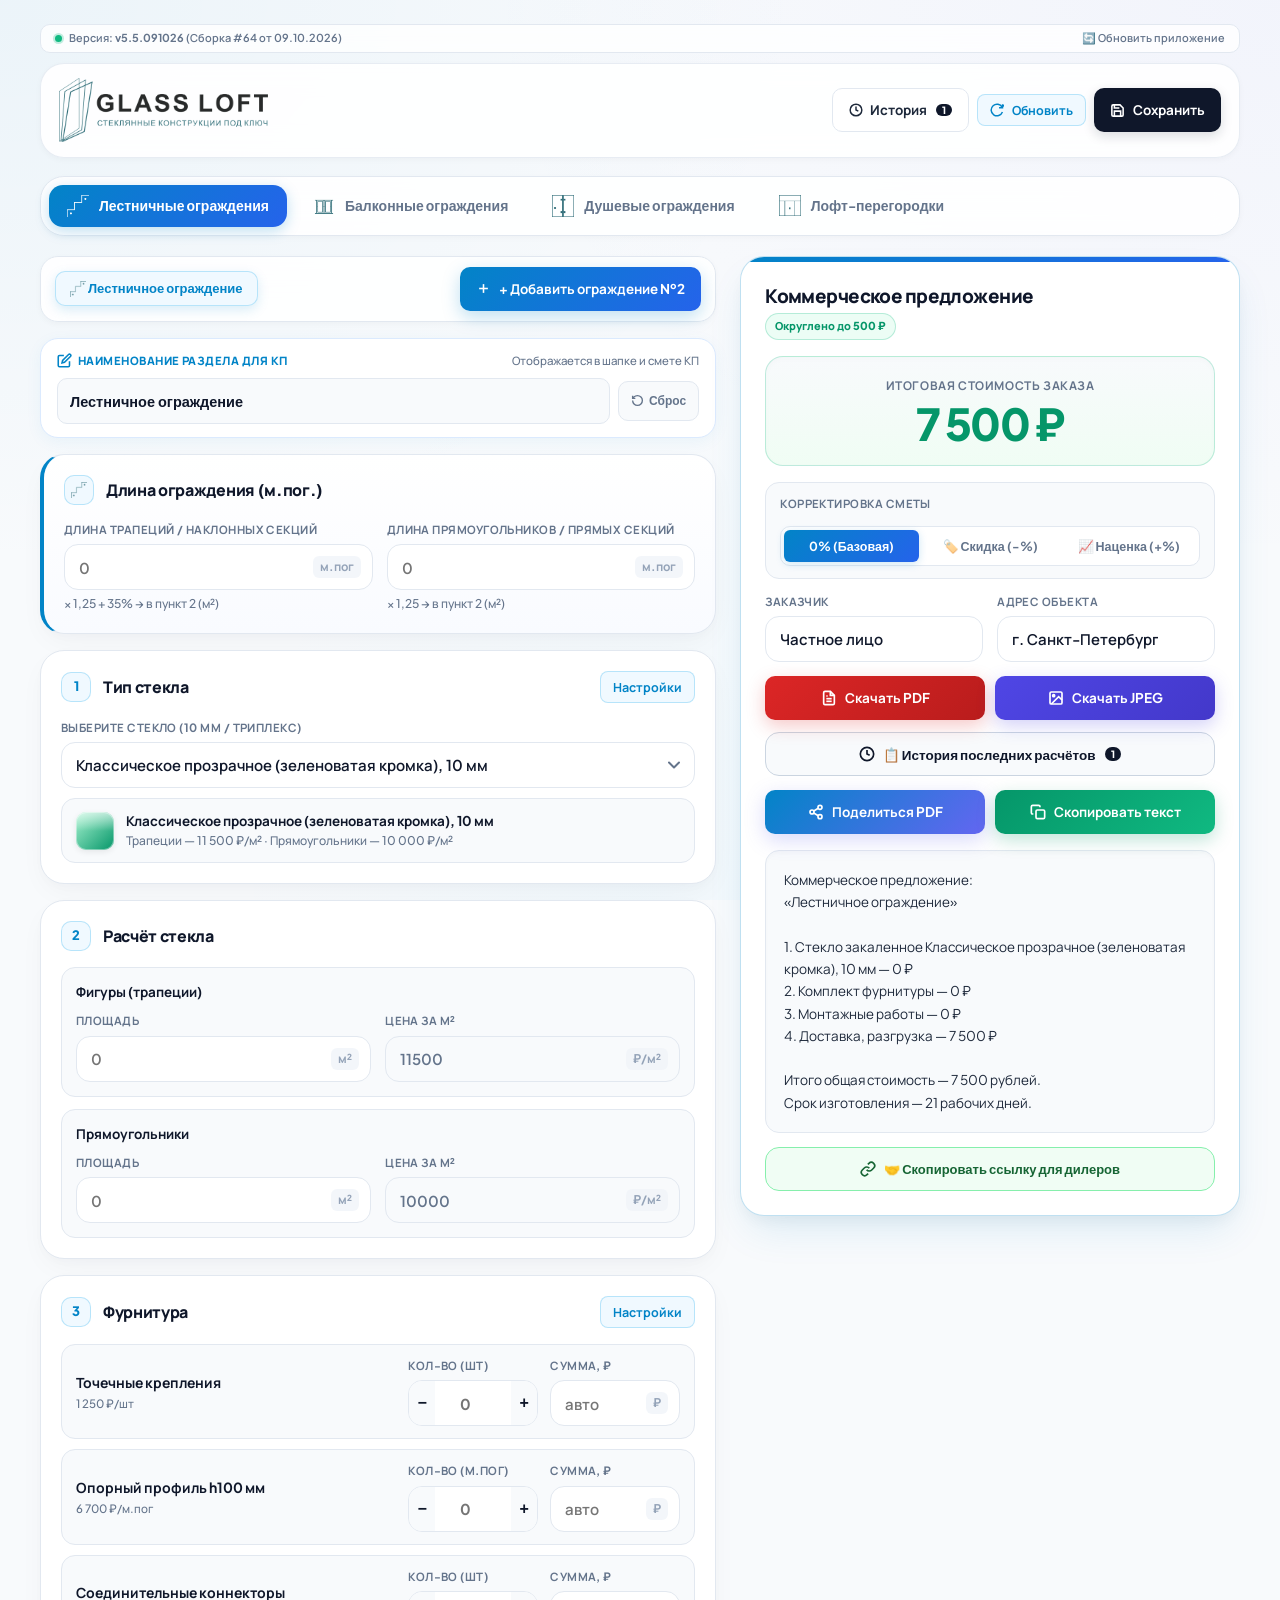
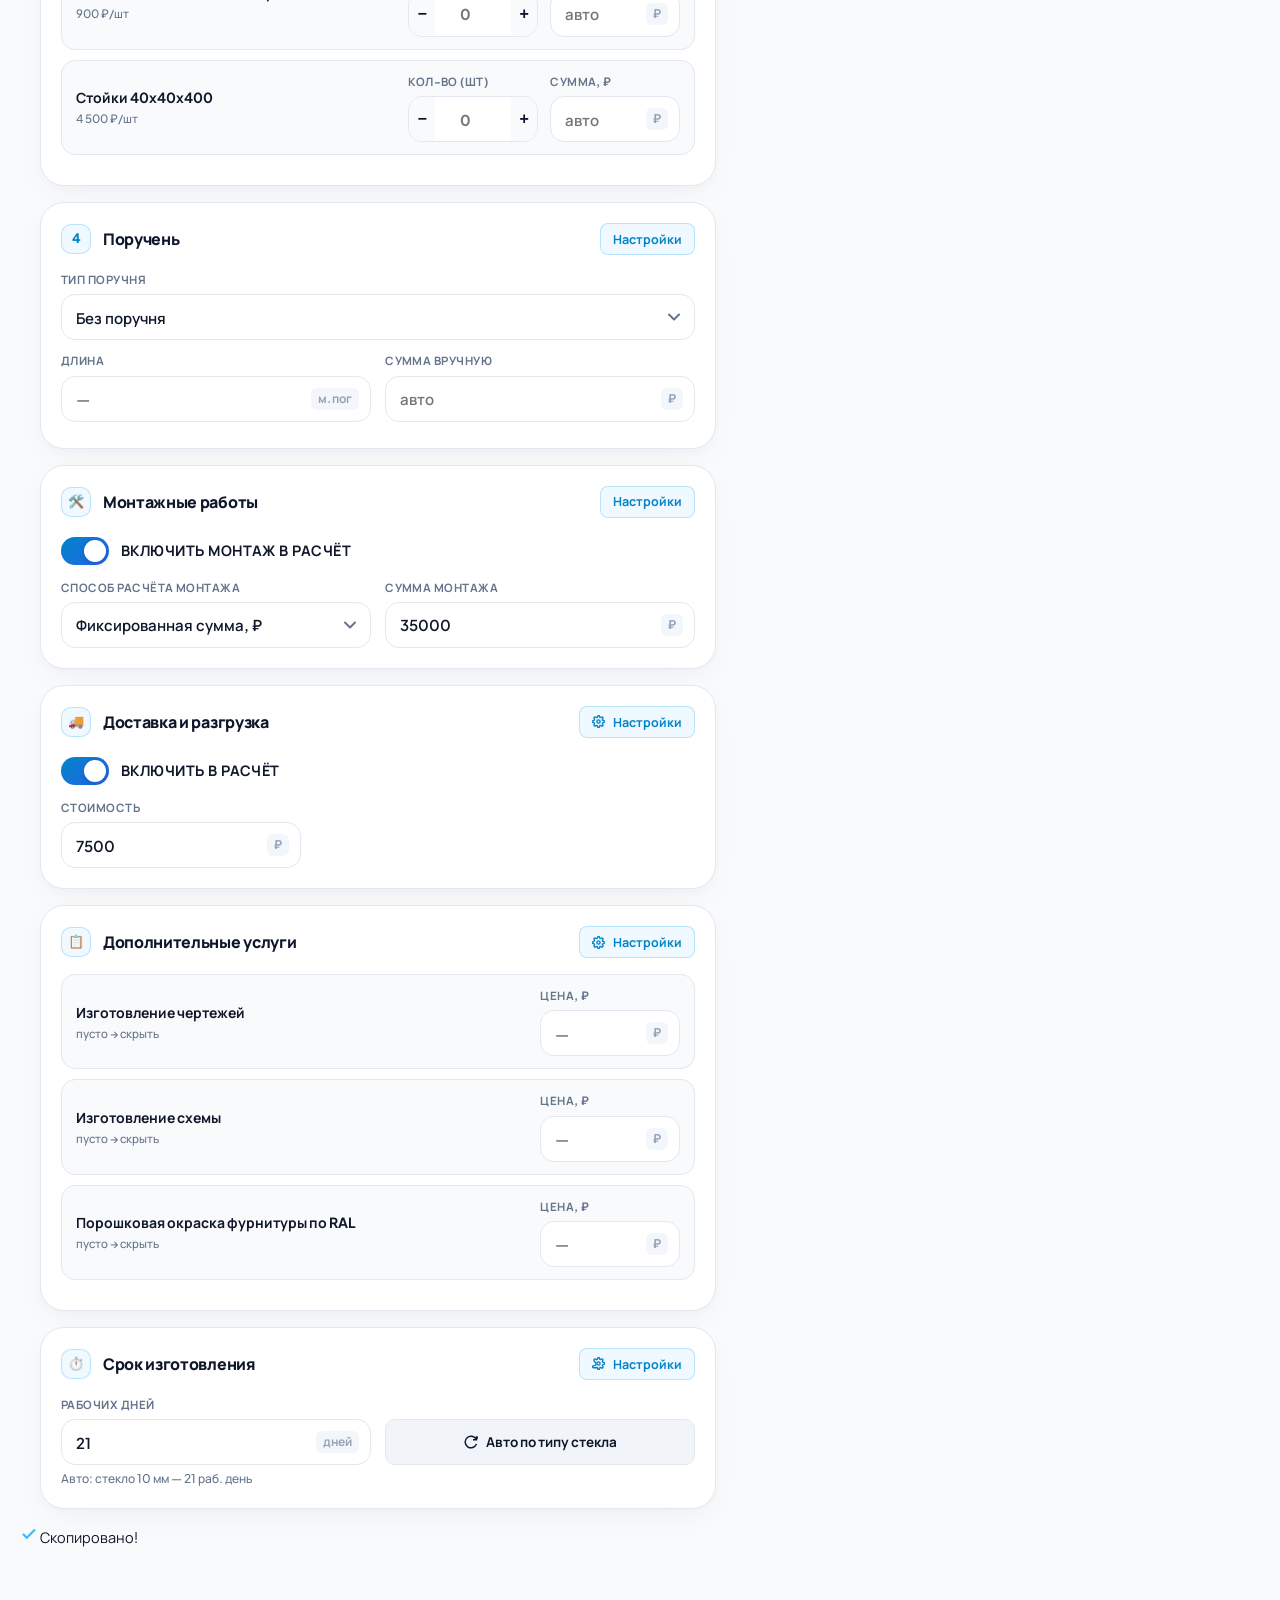
==== commit 2b10c3d2: "Fix: dot decimals for restored dimensions (HTML number inputs silently drop comma values) (v5.5)" ====
--- a/index.html
+++ b/index.html
@@ -7,10 +7,10 @@
 <meta http-equiv="Pragma" content="no-cache">
 <meta http-equiv="Expires" content="0">
 <title>GlassLoft — Калькулятор стеклянных конструкций</title>
-<link rel="icon" type="image/svg+xml" href="favicon.svg?v=5.4">
-<link rel="icon" type="image/png" sizes="192x192" href="icon-192.png?v=5.4">
-<link rel="apple-touch-icon" href="icon-192.png?v=5.4">
-<link rel="manifest" href="manifest.json?v=5.4">
+<link rel="icon" type="image/svg+xml" href="favicon.svg?v=5.5">
+<link rel="icon" type="image/png" sizes="192x192" href="icon-192.png?v=5.5">
+<link rel="apple-touch-icon" href="icon-192.png?v=5.5">
+<link rel="manifest" href="manifest.json?v=5.5">
 <meta name="theme-color" content="#ffffff">
 <meta name="apple-mobile-web-app-capable" content="yes">
 <meta name="apple-mobile-web-app-status-bar-style" content="default">
@@ -18,7 +18,7 @@
 <link rel="preconnect" href="https://fonts.googleapis.com">
 <link rel="preconnect" href="https://fonts.gstatic.com" crossorigin>
 <link href="https://fonts.googleapis.com/css2?family=Plus+Jakarta+Sans:wght@400;500;600;700;800&family=Manrope:wght@600;700;800&family=Montserrat:wght@400;500;600;700;800&display=swap" rel="stylesheet">
-<link rel="stylesheet" href="style.css?v=5.4">
+<link rel="stylesheet" href="style.css?v=5.5">
 </head>
 <body>
 <div class="wrap">
@@ -787,9 +787,9 @@
 </div>
 
 <script src="html2canvas.min.js"></script>
-<script src="./pdf.min.js?v=5.4"></script>
-<script>if (window.pdfjsLib) { pdfjsLib.GlobalWorkerOptions.workerSrc = './pdf.worker.min.js?v=5.4'; }</script>
+<script src="./pdf.min.js?v=5.5"></script>
+<script>if (window.pdfjsLib) { pdfjsLib.GlobalWorkerOptions.workerSrc = './pdf.worker.min.js?v=5.5'; }</script>
 <script src="jspdf.umd.min.js"></script>
-<script src="script.js?v=5.4"></script>
+<script src="script.js?v=5.5"></script>
 </body>
 </html>
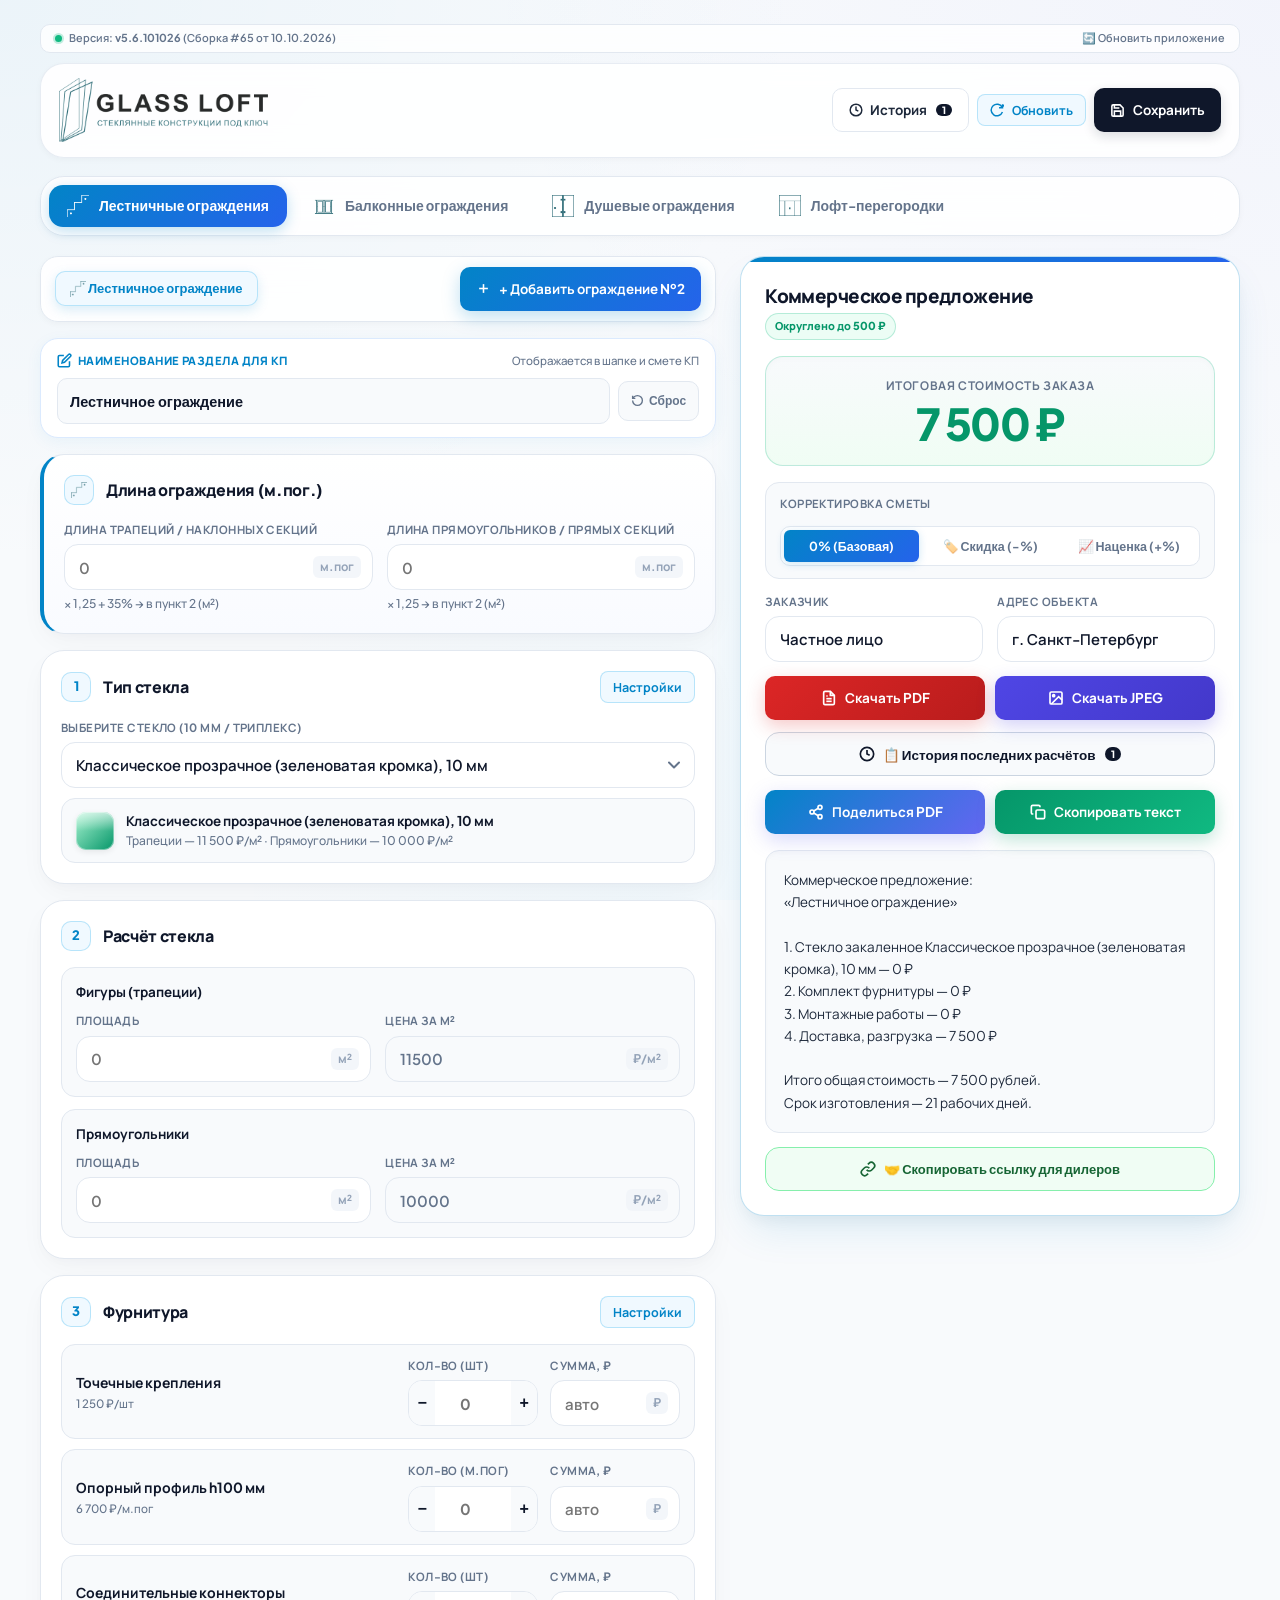
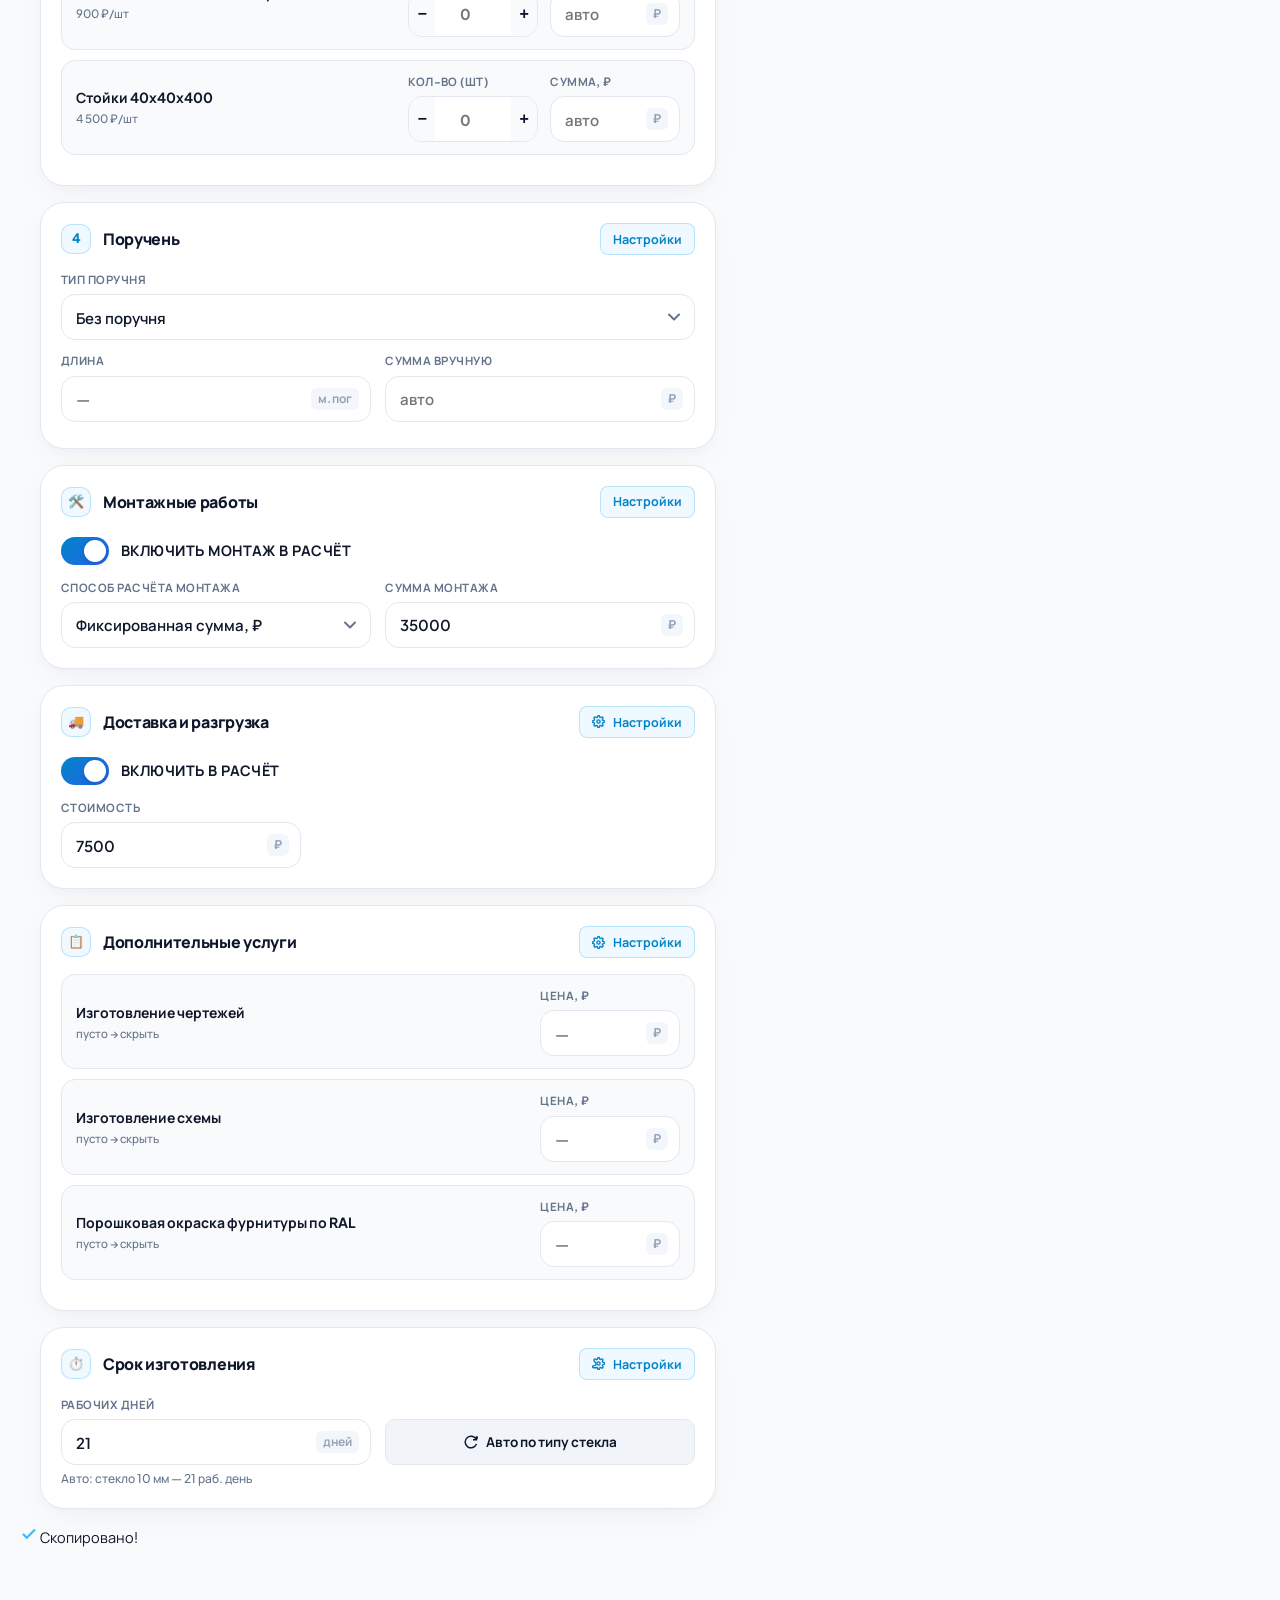
==== commit da4a4b73: "Cloud sync: deletions now propagate via synced tombstone registry (Supabase DELETE + registry row), " ====
--- a/index.html
+++ b/index.html
@@ -7,10 +7,10 @@
 <meta http-equiv="Pragma" content="no-cache">
 <meta http-equiv="Expires" content="0">
 <title>GlassLoft — Калькулятор стеклянных конструкций</title>
-<link rel="icon" type="image/svg+xml" href="favicon.svg?v=5.5">
-<link rel="icon" type="image/png" sizes="192x192" href="icon-192.png?v=5.5">
-<link rel="apple-touch-icon" href="icon-192.png?v=5.5">
-<link rel="manifest" href="manifest.json?v=5.5">
+<link rel="icon" type="image/svg+xml" href="favicon.svg?v=5.6">
+<link rel="icon" type="image/png" sizes="192x192" href="icon-192.png?v=5.6">
+<link rel="apple-touch-icon" href="icon-192.png?v=5.6">
+<link rel="manifest" href="manifest.json?v=5.6">
 <meta name="theme-color" content="#ffffff">
 <meta name="apple-mobile-web-app-capable" content="yes">
 <meta name="apple-mobile-web-app-status-bar-style" content="default">
@@ -18,7 +18,7 @@
 <link rel="preconnect" href="https://fonts.googleapis.com">
 <link rel="preconnect" href="https://fonts.gstatic.com" crossorigin>
 <link href="https://fonts.googleapis.com/css2?family=Plus+Jakarta+Sans:wght@400;500;600;700;800&family=Manrope:wght@600;700;800&family=Montserrat:wght@400;500;600;700;800&display=swap" rel="stylesheet">
-<link rel="stylesheet" href="style.css?v=5.5">
+<link rel="stylesheet" href="style.css?v=5.6">
 </head>
 <body>
 <div class="wrap">
@@ -787,9 +787,9 @@
 </div>
 
 <script src="html2canvas.min.js"></script>
-<script src="./pdf.min.js?v=5.5"></script>
-<script>if (window.pdfjsLib) { pdfjsLib.GlobalWorkerOptions.workerSrc = './pdf.worker.min.js?v=5.5'; }</script>
+<script src="./pdf.min.js?v=5.6"></script>
+<script>if (window.pdfjsLib) { pdfjsLib.GlobalWorkerOptions.workerSrc = './pdf.worker.min.js?v=5.6'; }</script>
 <script src="jspdf.umd.min.js"></script>
-<script src="script.js?v=5.5"></script>
+<script src="script.js?v=5.6"></script>
 </body>
 </html>
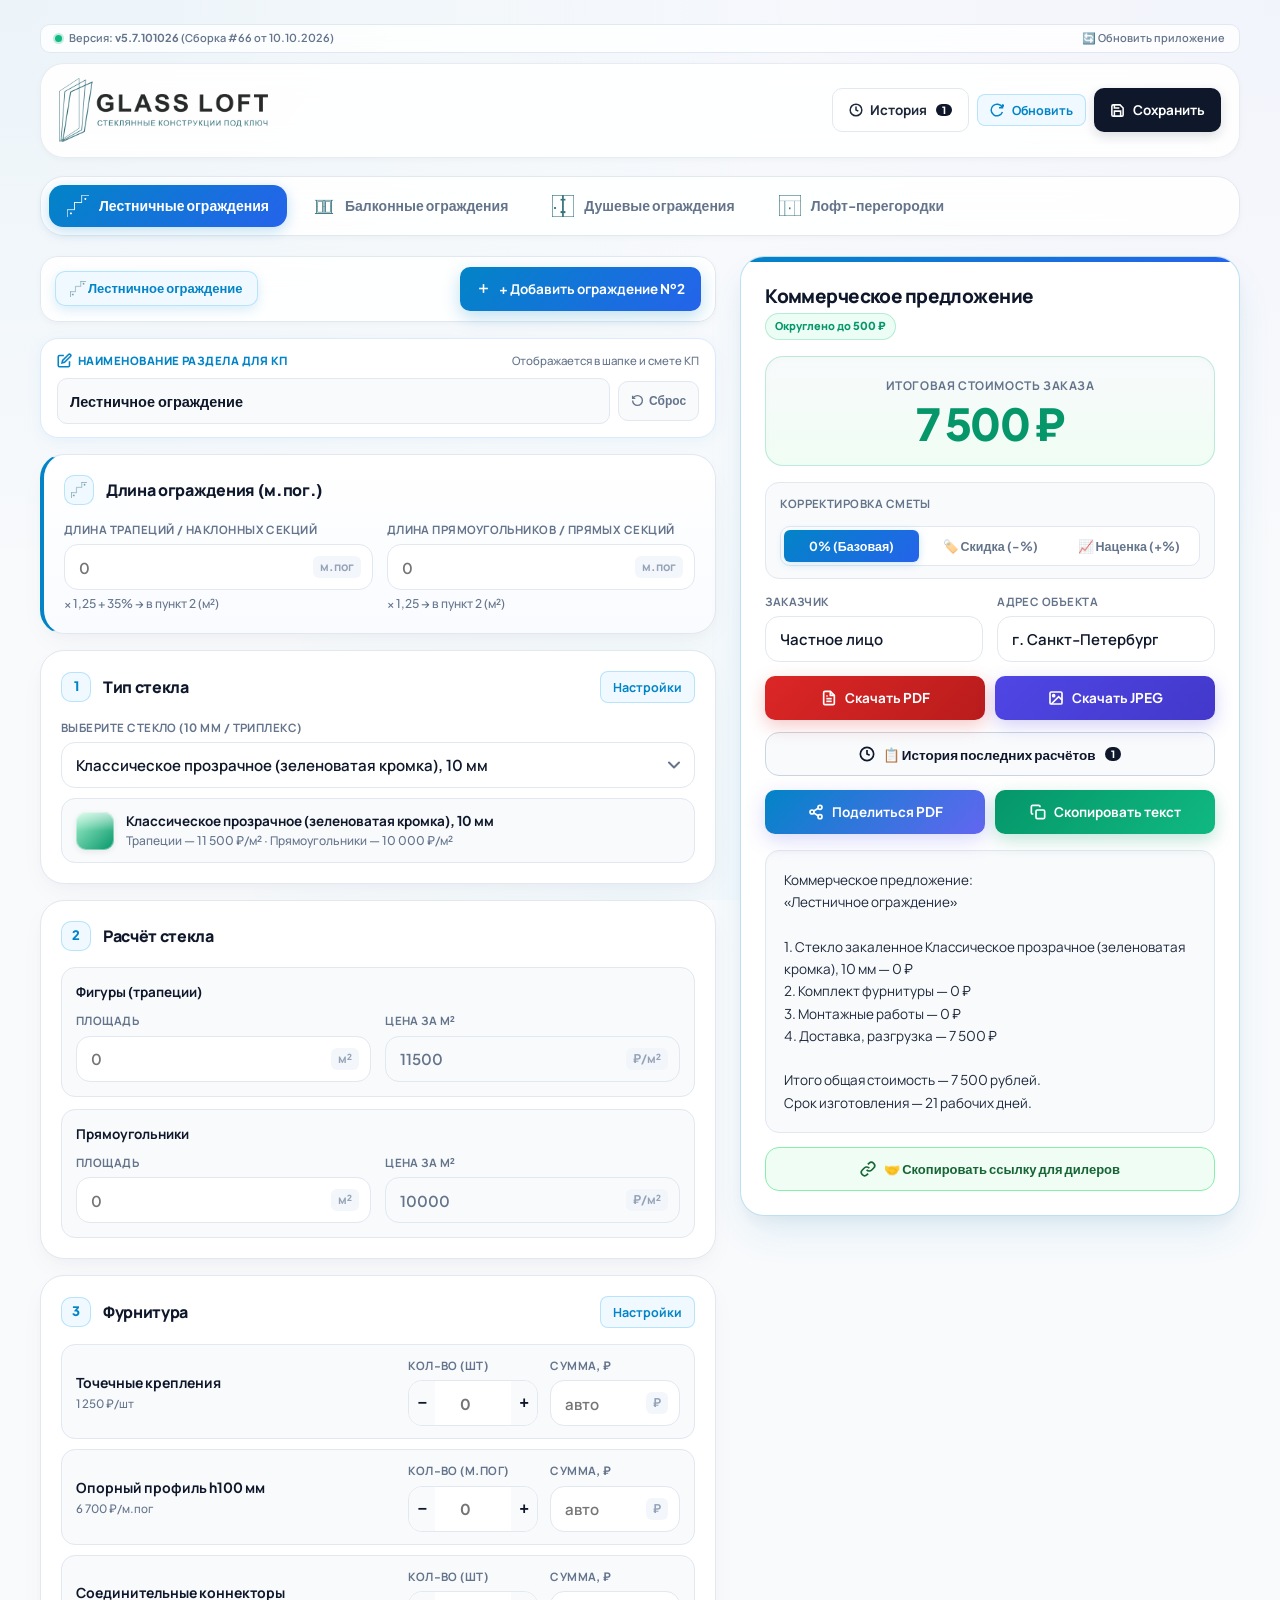
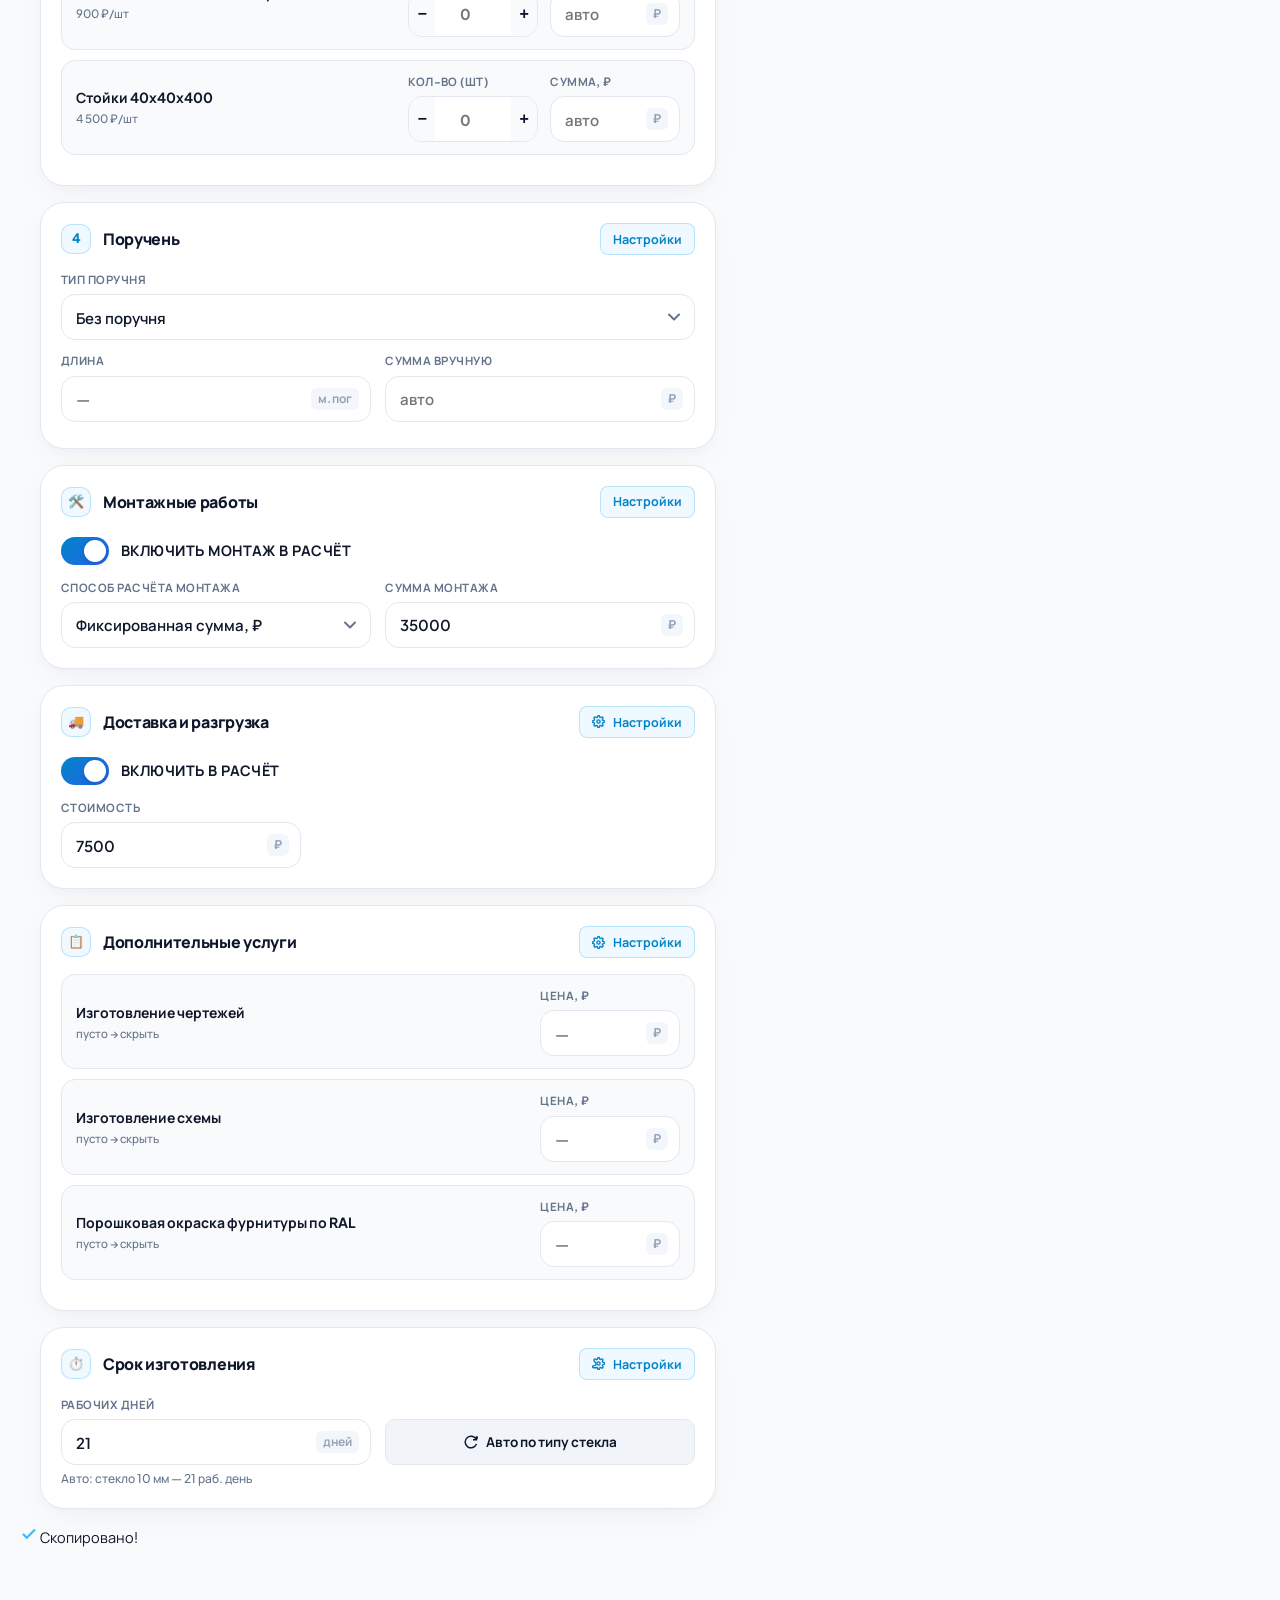
==== commit fb618321: "Remove PDF import feature & self-test from history + drop heavy OCR/pdf.js libraries (v5.7)" ====
--- a/index.html
+++ b/index.html
@@ -7,10 +7,10 @@
 <meta http-equiv="Pragma" content="no-cache">
 <meta http-equiv="Expires" content="0">
 <title>GlassLoft — Калькулятор стеклянных конструкций</title>
-<link rel="icon" type="image/svg+xml" href="favicon.svg?v=5.6">
-<link rel="icon" type="image/png" sizes="192x192" href="icon-192.png?v=5.6">
-<link rel="apple-touch-icon" href="icon-192.png?v=5.6">
-<link rel="manifest" href="manifest.json?v=5.6">
+<link rel="icon" type="image/svg+xml" href="favicon.svg?v=5.7">
+<link rel="icon" type="image/png" sizes="192x192" href="icon-192.png?v=5.7">
+<link rel="apple-touch-icon" href="icon-192.png?v=5.7">
+<link rel="manifest" href="manifest.json?v=5.7">
 <meta name="theme-color" content="#ffffff">
 <meta name="apple-mobile-web-app-capable" content="yes">
 <meta name="apple-mobile-web-app-status-bar-style" content="default">
@@ -18,7 +18,7 @@
 <link rel="preconnect" href="https://fonts.googleapis.com">
 <link rel="preconnect" href="https://fonts.gstatic.com" crossorigin>
 <link href="https://fonts.googleapis.com/css2?family=Plus+Jakarta+Sans:wght@400;500;600;700;800&family=Manrope:wght@600;700;800&family=Montserrat:wght@400;500;600;700;800&display=swap" rel="stylesheet">
-<link rel="stylesheet" href="style.css?v=5.6">
+<link rel="stylesheet" href="style.css?v=5.7">
 </head>
 <body>
 <div class="wrap">
@@ -475,14 +475,6 @@
       <span class="history-capacity-badge" id="historyCapacityBadge">0 / 40 расчётов</span>
     </div>
     <div class="history-header-actions">
-      <button type="button" class="btn ghost btn-sm" onclick="onPdfImportClick()" title="Восстановить коммерческое предложение из готового PDF файла">
-        <svg width="13" height="13" viewBox="0 0 24 24" fill="none" stroke="currentColor" stroke-width="2.5"><path d="M14 2H6a2 2 0 0 0-2 2v16a2 2 0 0 0 2 2h12a2 2 0 0 0 2-2V8z"></path><polyline points="14 2 14 8 20 8"></polyline><line x1="16" y1="13" x2="8" y2="13"></line><line x1="16" y1="17" x2="8" y2="17"></line><polyline points="10 9 9 9 8 9"></polyline></svg>
-        <span>Загрузить PDF</span>
-      </button>
-      <input type="file" id="pdfFileInput" accept="application/pdf,.pdf" onchange="importPdfKp(event).catch(pdfImportFatal)" style="position:fixed;left:-9999px;top:0;width:1px;height:1px;opacity:0;" aria-hidden="true">
-      <button type="button" class="btn ghost btn-sm" onclick="runPdfSelfTest()" title="Проверка работоспособности PDF-модуля (для диагностики)">
-        <span>🔧 Тест PDF</span>
-      </button>
       <button type="button" class="btn ghost btn-sm" onclick="exportHistoryToFile()" title="Скачать резервную копию всей истории расчётов (.json)">
         <svg width="13" height="13" viewBox="0 0 24 24" fill="none" stroke="currentColor" stroke-width="2.5"><path d="M21 15v4a2 2 0 0 1-2 2H5a2 2 0 0 1-2-2v-4"></path><polyline points="7 10 12 15 17 10"></polyline><line x1="12" y1="15" x2="12" y2="3"></line></svg>
         <span>Экспорт</span>
@@ -787,9 +779,7 @@
 </div>
 
 <script src="html2canvas.min.js"></script>
-<script src="./pdf.min.js?v=5.6"></script>
-<script>if (window.pdfjsLib) { pdfjsLib.GlobalWorkerOptions.workerSrc = './pdf.worker.min.js?v=5.6'; }</script>
 <script src="jspdf.umd.min.js"></script>
-<script src="script.js?v=5.6"></script>
+<script src="script.js?v=5.7"></script>
 </body>
 </html>
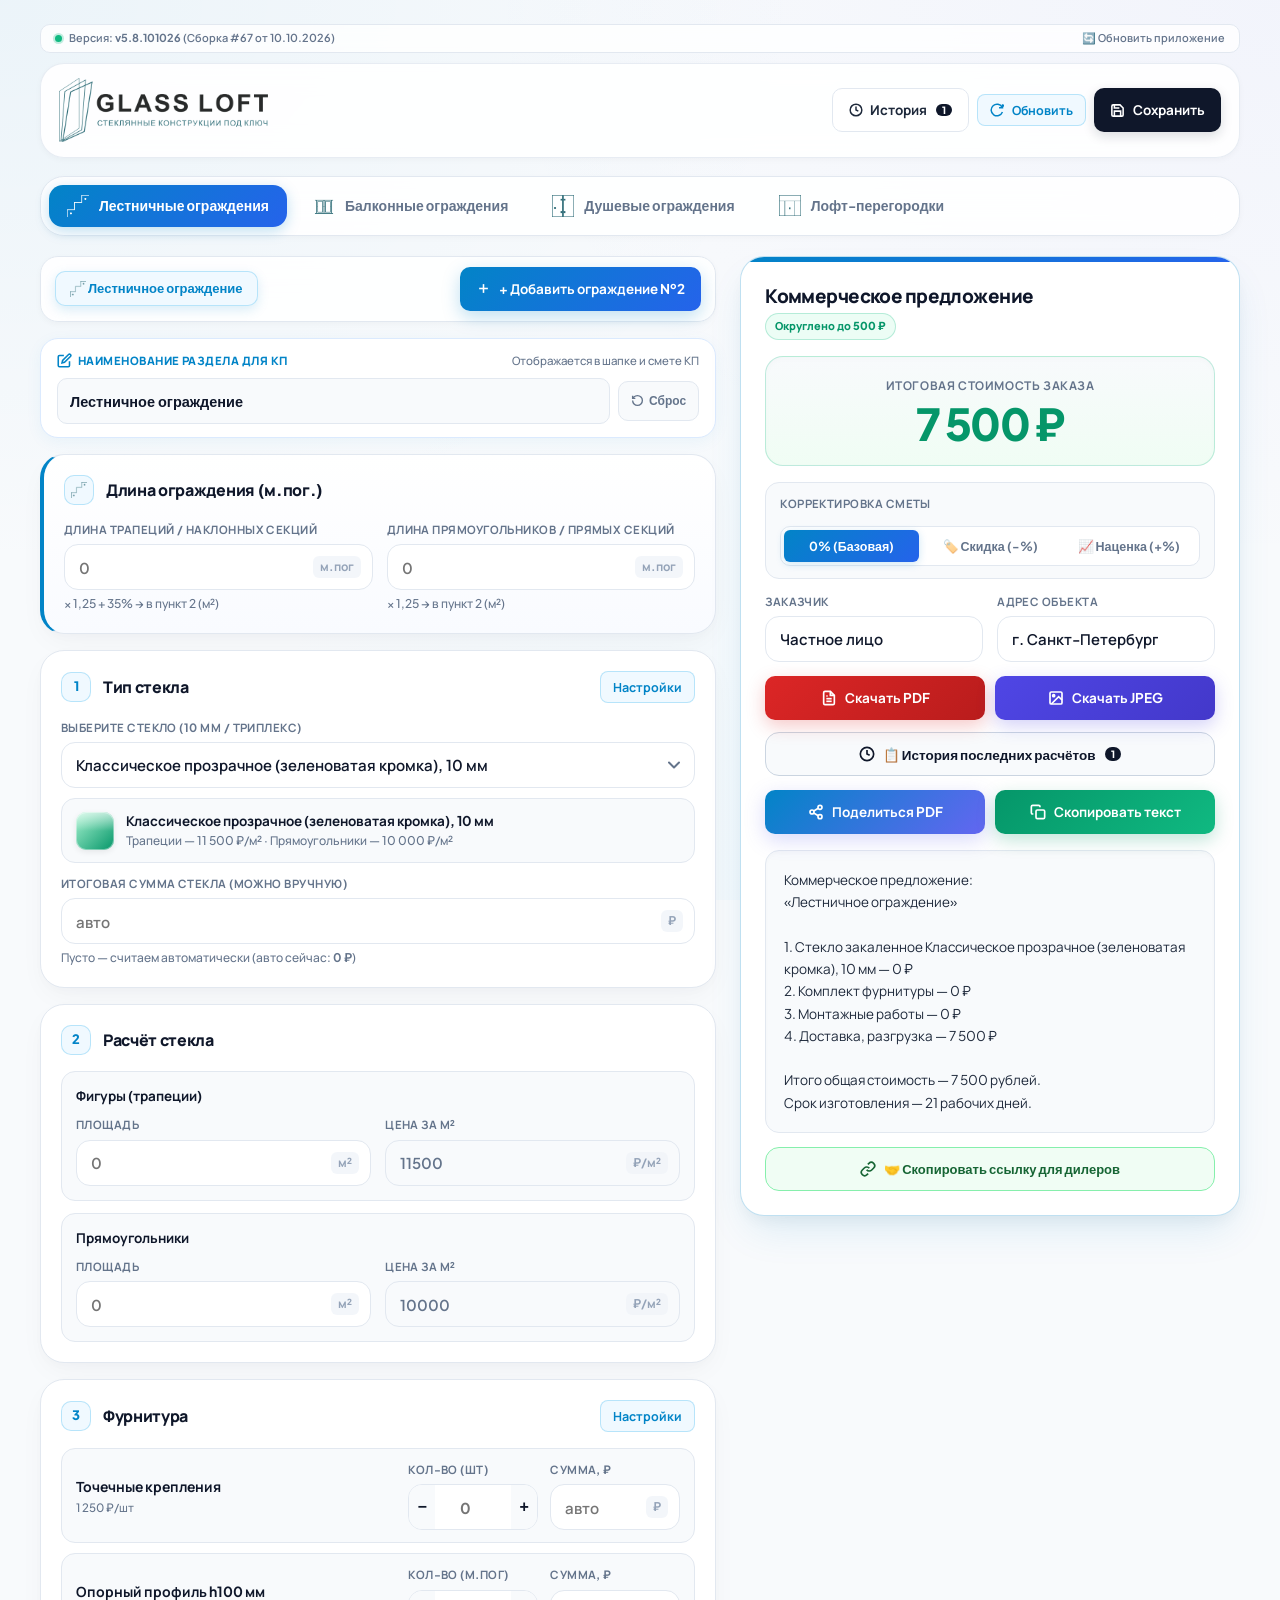
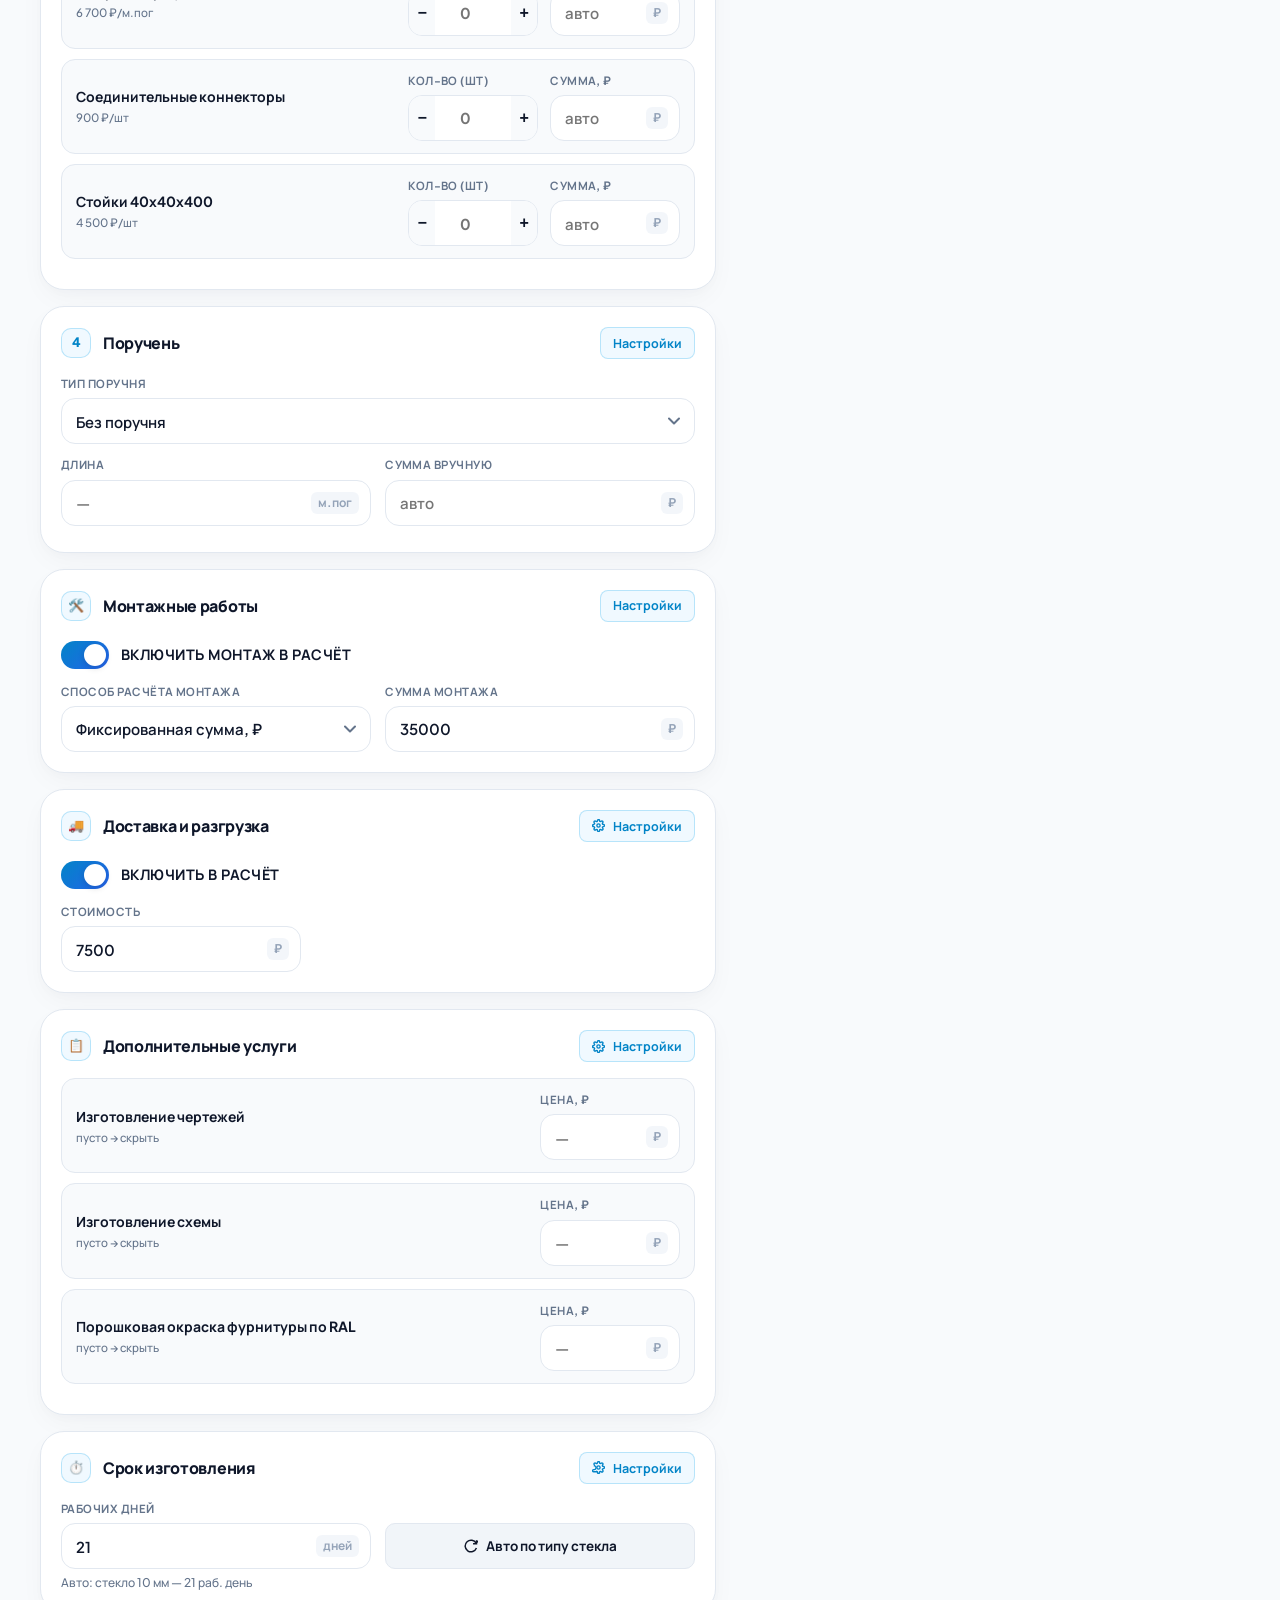
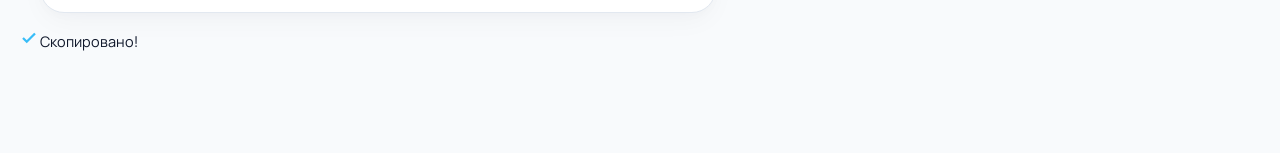
==== commit 09f287ed: "Manual glass total override per position (all 4 categories) with live auto-sum hint (v5.8)" ====
--- a/index.html
+++ b/index.html
@@ -7,10 +7,10 @@
 <meta http-equiv="Pragma" content="no-cache">
 <meta http-equiv="Expires" content="0">
 <title>GlassLoft — Калькулятор стеклянных конструкций</title>
-<link rel="icon" type="image/svg+xml" href="favicon.svg?v=5.7">
-<link rel="icon" type="image/png" sizes="192x192" href="icon-192.png?v=5.7">
-<link rel="apple-touch-icon" href="icon-192.png?v=5.7">
-<link rel="manifest" href="manifest.json?v=5.7">
+<link rel="icon" type="image/svg+xml" href="favicon.svg?v=5.8">
+<link rel="icon" type="image/png" sizes="192x192" href="icon-192.png?v=5.8">
+<link rel="apple-touch-icon" href="icon-192.png?v=5.8">
+<link rel="manifest" href="manifest.json?v=5.8">
 <meta name="theme-color" content="#ffffff">
 <meta name="apple-mobile-web-app-capable" content="yes">
 <meta name="apple-mobile-web-app-status-bar-style" content="default">
@@ -18,7 +18,7 @@
 <link rel="preconnect" href="https://fonts.googleapis.com">
 <link rel="preconnect" href="https://fonts.gstatic.com" crossorigin>
 <link href="https://fonts.googleapis.com/css2?family=Plus+Jakarta+Sans:wght@400;500;600;700;800&family=Manrope:wght@600;700;800&family=Montserrat:wght@400;500;600;700;800&display=swap" rel="stylesheet">
-<link rel="stylesheet" href="style.css?v=5.7">
+<link rel="stylesheet" href="style.css?v=5.8">
 </head>
 <body>
 <div class="wrap">
@@ -780,6 +780,6 @@
 
 <script src="html2canvas.min.js"></script>
 <script src="jspdf.umd.min.js"></script>
-<script src="script.js?v=5.7"></script>
+<script src="script.js?v=5.8"></script>
 </body>
 </html>
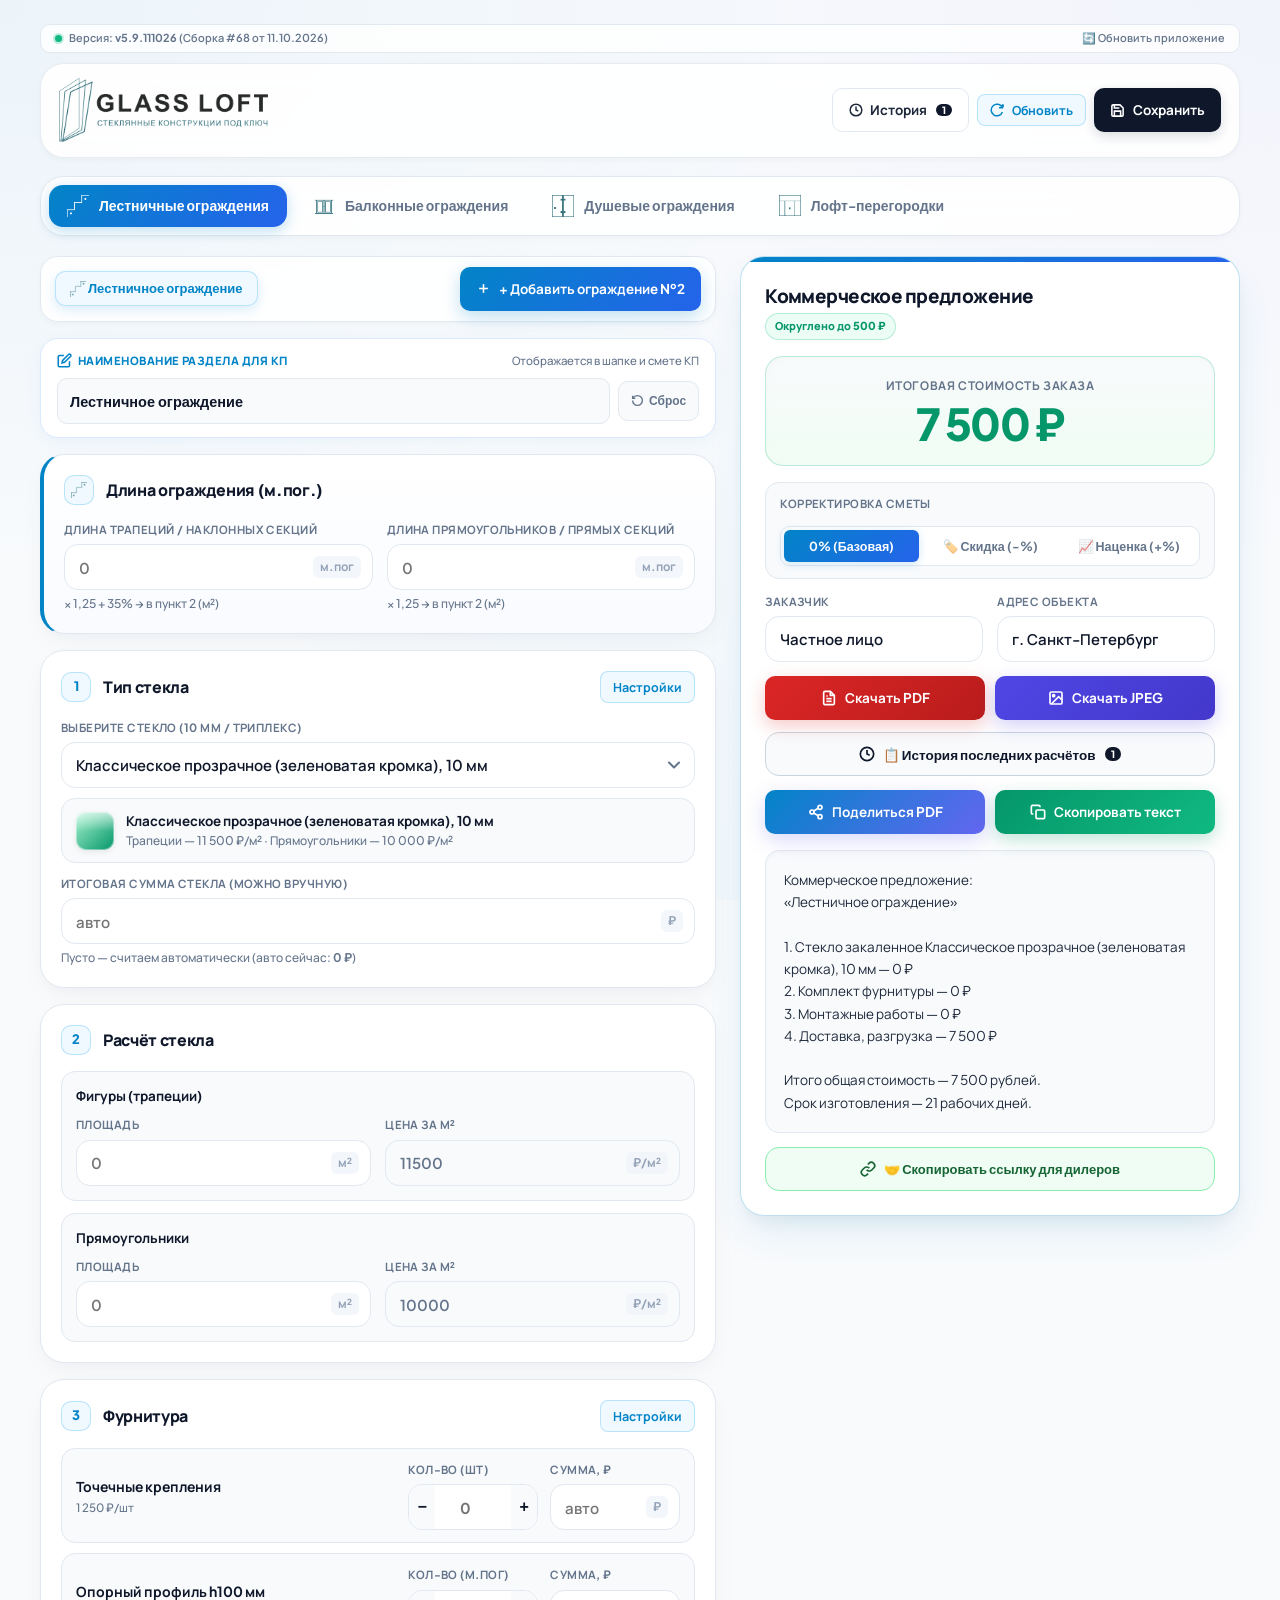
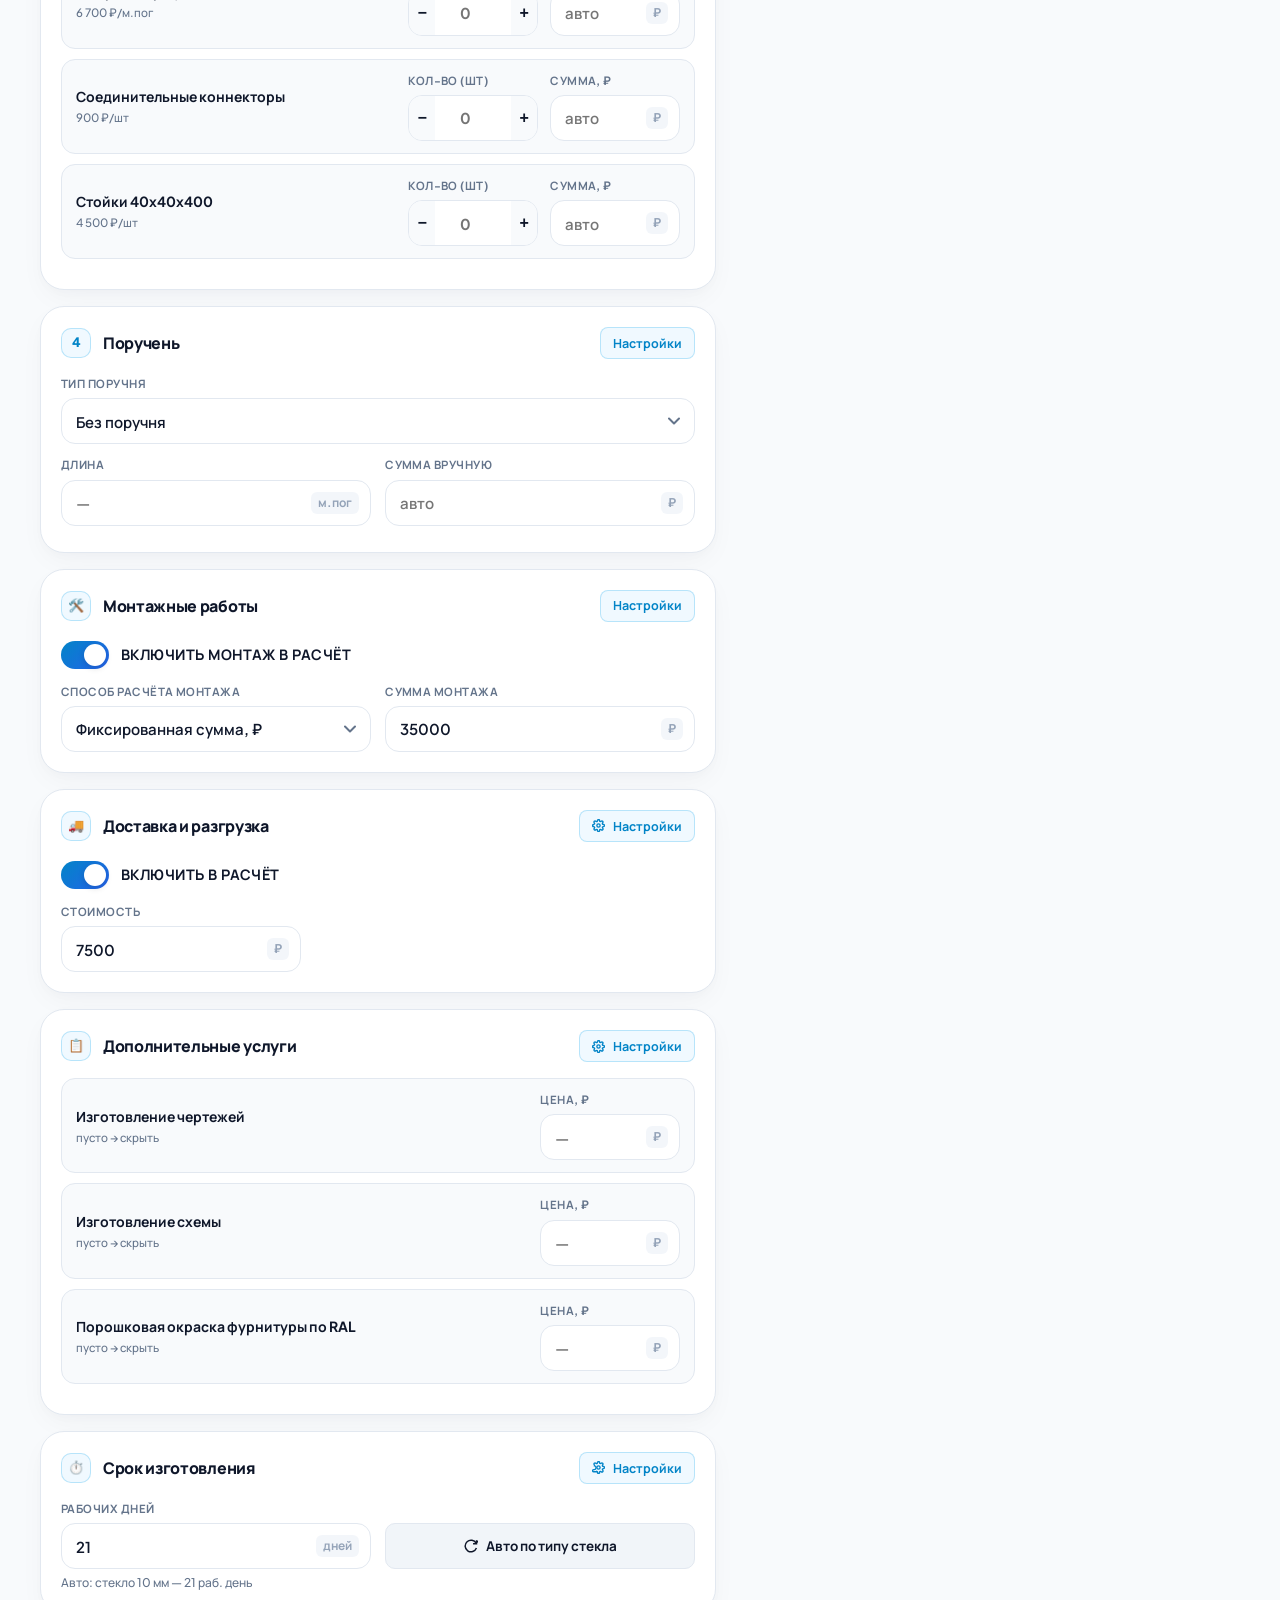
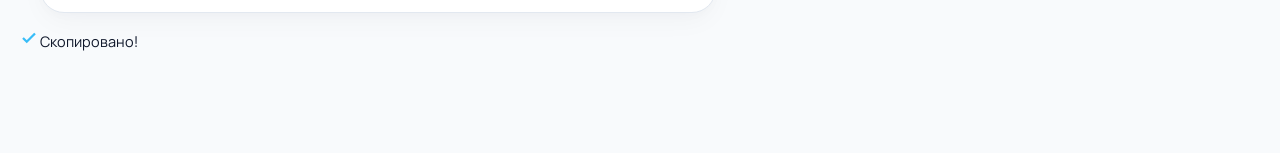
==== commit 61227175: "Self-healing version check (auto cache-wipe+reload on server build mismatch), reset button now hard-" ====
--- a/index.html
+++ b/index.html
@@ -7,10 +7,10 @@
 <meta http-equiv="Pragma" content="no-cache">
 <meta http-equiv="Expires" content="0">
 <title>GlassLoft — Калькулятор стеклянных конструкций</title>
-<link rel="icon" type="image/svg+xml" href="favicon.svg?v=5.8">
-<link rel="icon" type="image/png" sizes="192x192" href="icon-192.png?v=5.8">
-<link rel="apple-touch-icon" href="icon-192.png?v=5.8">
-<link rel="manifest" href="manifest.json?v=5.8">
+<link rel="icon" type="image/svg+xml" href="favicon.svg?v=5.9">
+<link rel="icon" type="image/png" sizes="192x192" href="icon-192.png?v=5.9">
+<link rel="apple-touch-icon" href="icon-192.png?v=5.9">
+<link rel="manifest" href="manifest.json?v=5.9">
 <meta name="theme-color" content="#ffffff">
 <meta name="apple-mobile-web-app-capable" content="yes">
 <meta name="apple-mobile-web-app-status-bar-style" content="default">
@@ -18,7 +18,7 @@
 <link rel="preconnect" href="https://fonts.googleapis.com">
 <link rel="preconnect" href="https://fonts.gstatic.com" crossorigin>
 <link href="https://fonts.googleapis.com/css2?family=Plus+Jakarta+Sans:wght@400;500;600;700;800&family=Manrope:wght@600;700;800&family=Montserrat:wght@400;500;600;700;800&display=swap" rel="stylesheet">
-<link rel="stylesheet" href="style.css?v=5.8">
+<link rel="stylesheet" href="style.css?v=5.9">
 </head>
 <body>
 <div class="wrap">
@@ -780,6 +780,6 @@
 
 <script src="html2canvas.min.js"></script>
 <script src="jspdf.umd.min.js"></script>
-<script src="script.js?v=5.8"></script>
+<script src="script.js?v=5.9"></script>
 </body>
 </html>
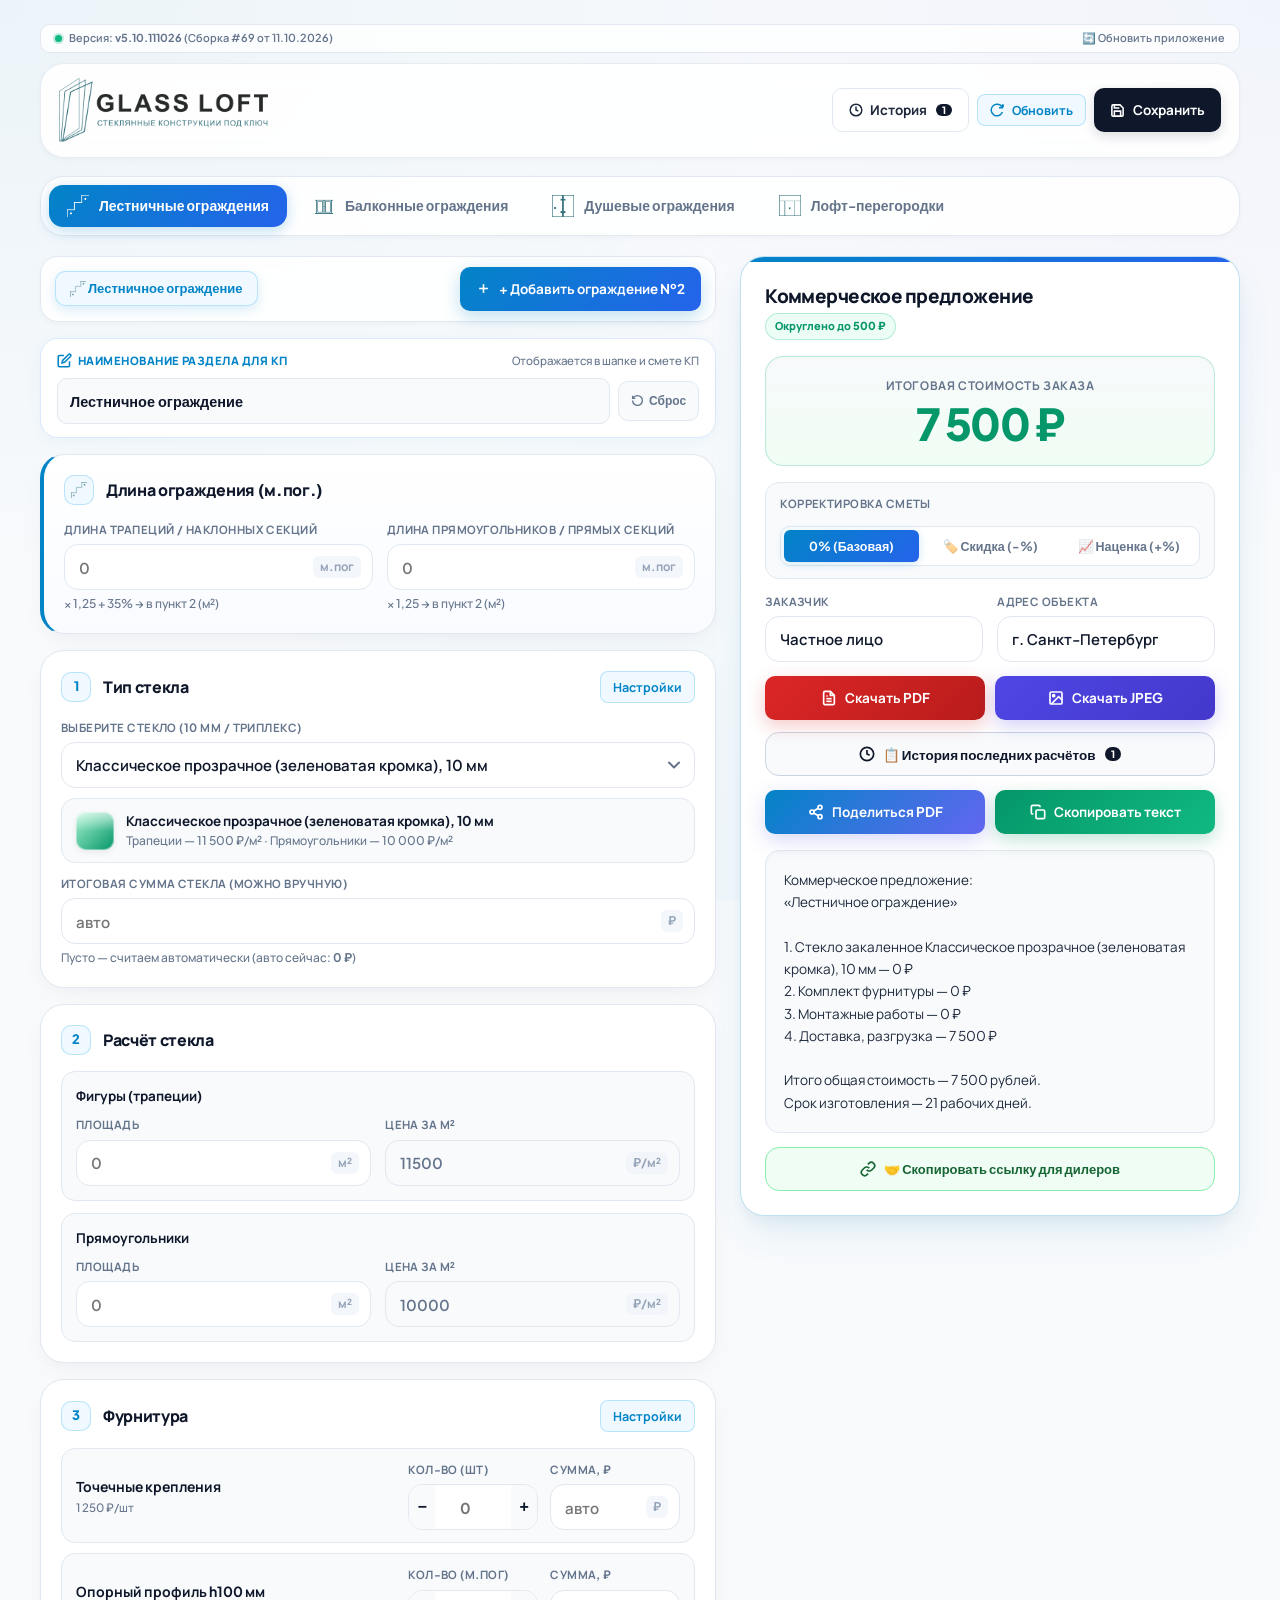
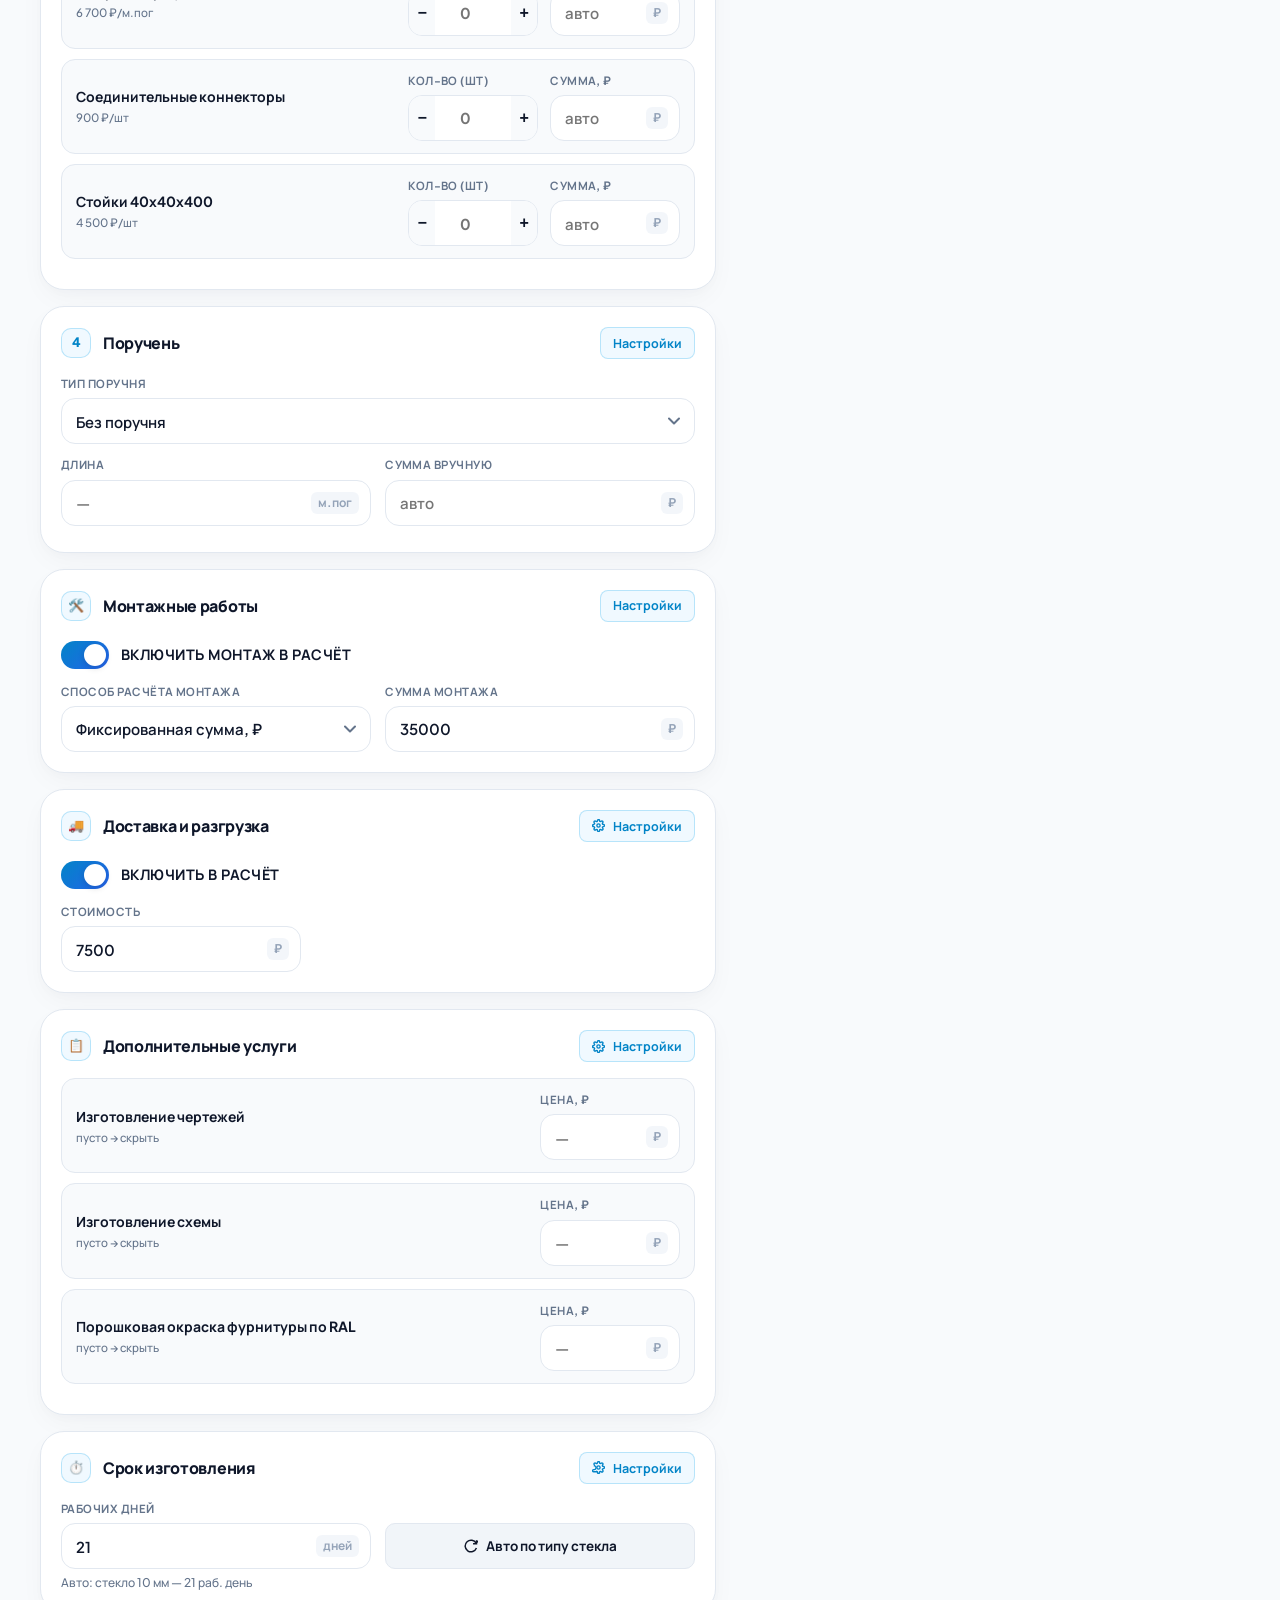
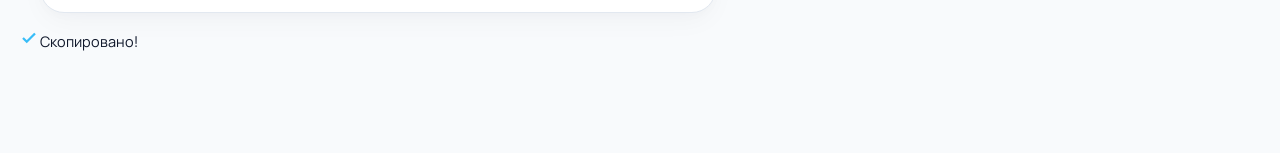
==== commit 0404d5e2: "v5.10: ROOT CAUSE FIX — reset button resurrected old data (setAdjMode->calc re-synced stale DOM befo" ====
--- a/index.html
+++ b/index.html
@@ -7,10 +7,10 @@
 <meta http-equiv="Pragma" content="no-cache">
 <meta http-equiv="Expires" content="0">
 <title>GlassLoft — Калькулятор стеклянных конструкций</title>
-<link rel="icon" type="image/svg+xml" href="favicon.svg?v=5.9">
-<link rel="icon" type="image/png" sizes="192x192" href="icon-192.png?v=5.9">
-<link rel="apple-touch-icon" href="icon-192.png?v=5.9">
-<link rel="manifest" href="manifest.json?v=5.9">
+<link rel="icon" type="image/svg+xml" href="favicon.svg?v=5.10">
+<link rel="icon" type="image/png" sizes="192x192" href="icon-192.png?v=5.10">
+<link rel="apple-touch-icon" href="icon-192.png?v=5.10">
+<link rel="manifest" href="manifest.json?v=5.10">
 <meta name="theme-color" content="#ffffff">
 <meta name="apple-mobile-web-app-capable" content="yes">
 <meta name="apple-mobile-web-app-status-bar-style" content="default">
@@ -18,7 +18,7 @@
 <link rel="preconnect" href="https://fonts.googleapis.com">
 <link rel="preconnect" href="https://fonts.gstatic.com" crossorigin>
 <link href="https://fonts.googleapis.com/css2?family=Plus+Jakarta+Sans:wght@400;500;600;700;800&family=Manrope:wght@600;700;800&family=Montserrat:wght@400;500;600;700;800&display=swap" rel="stylesheet">
-<link rel="stylesheet" href="style.css?v=5.9">
+<link rel="stylesheet" href="style.css?v=5.10">
 </head>
 <body>
 <div class="wrap">
@@ -780,6 +780,6 @@
 
 <script src="html2canvas.min.js"></script>
 <script src="jspdf.umd.min.js"></script>
-<script src="script.js?v=5.9"></script>
+<script src="script.js?v=5.10"></script>
 </body>
 </html>
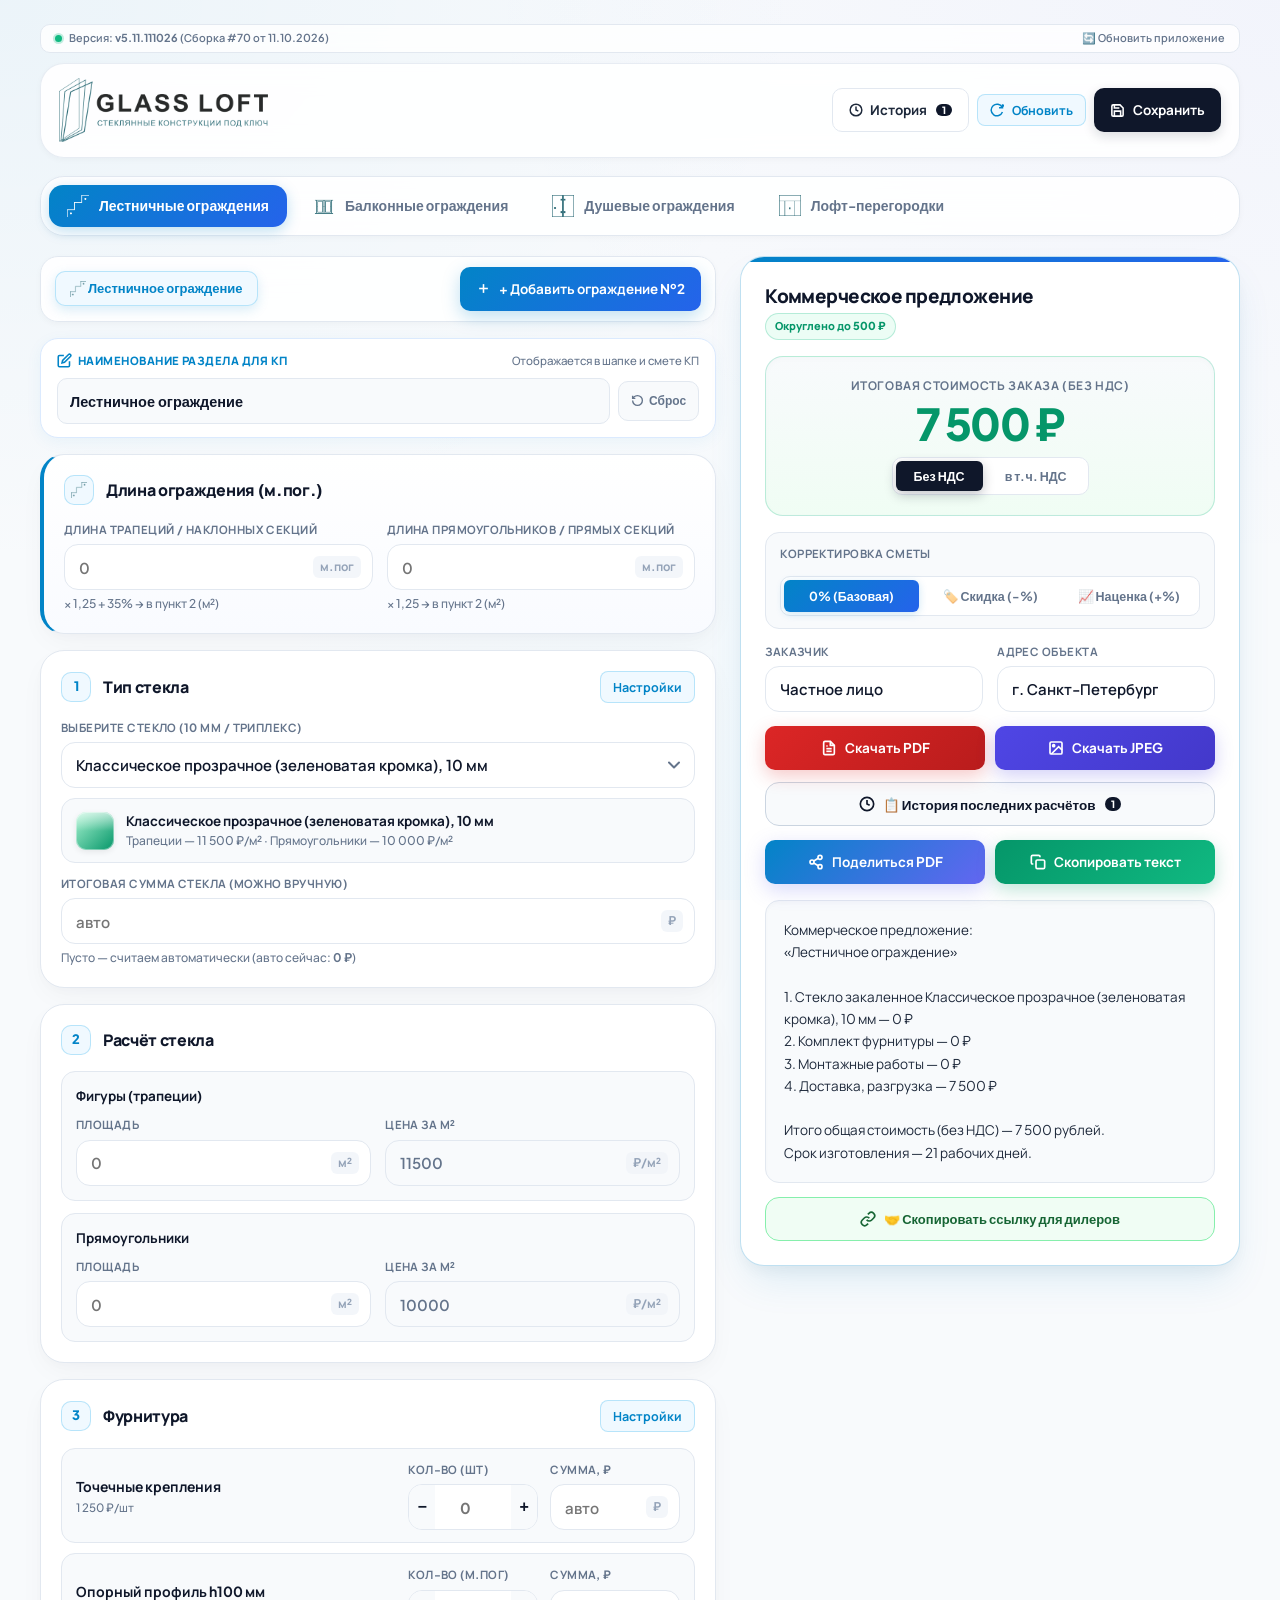
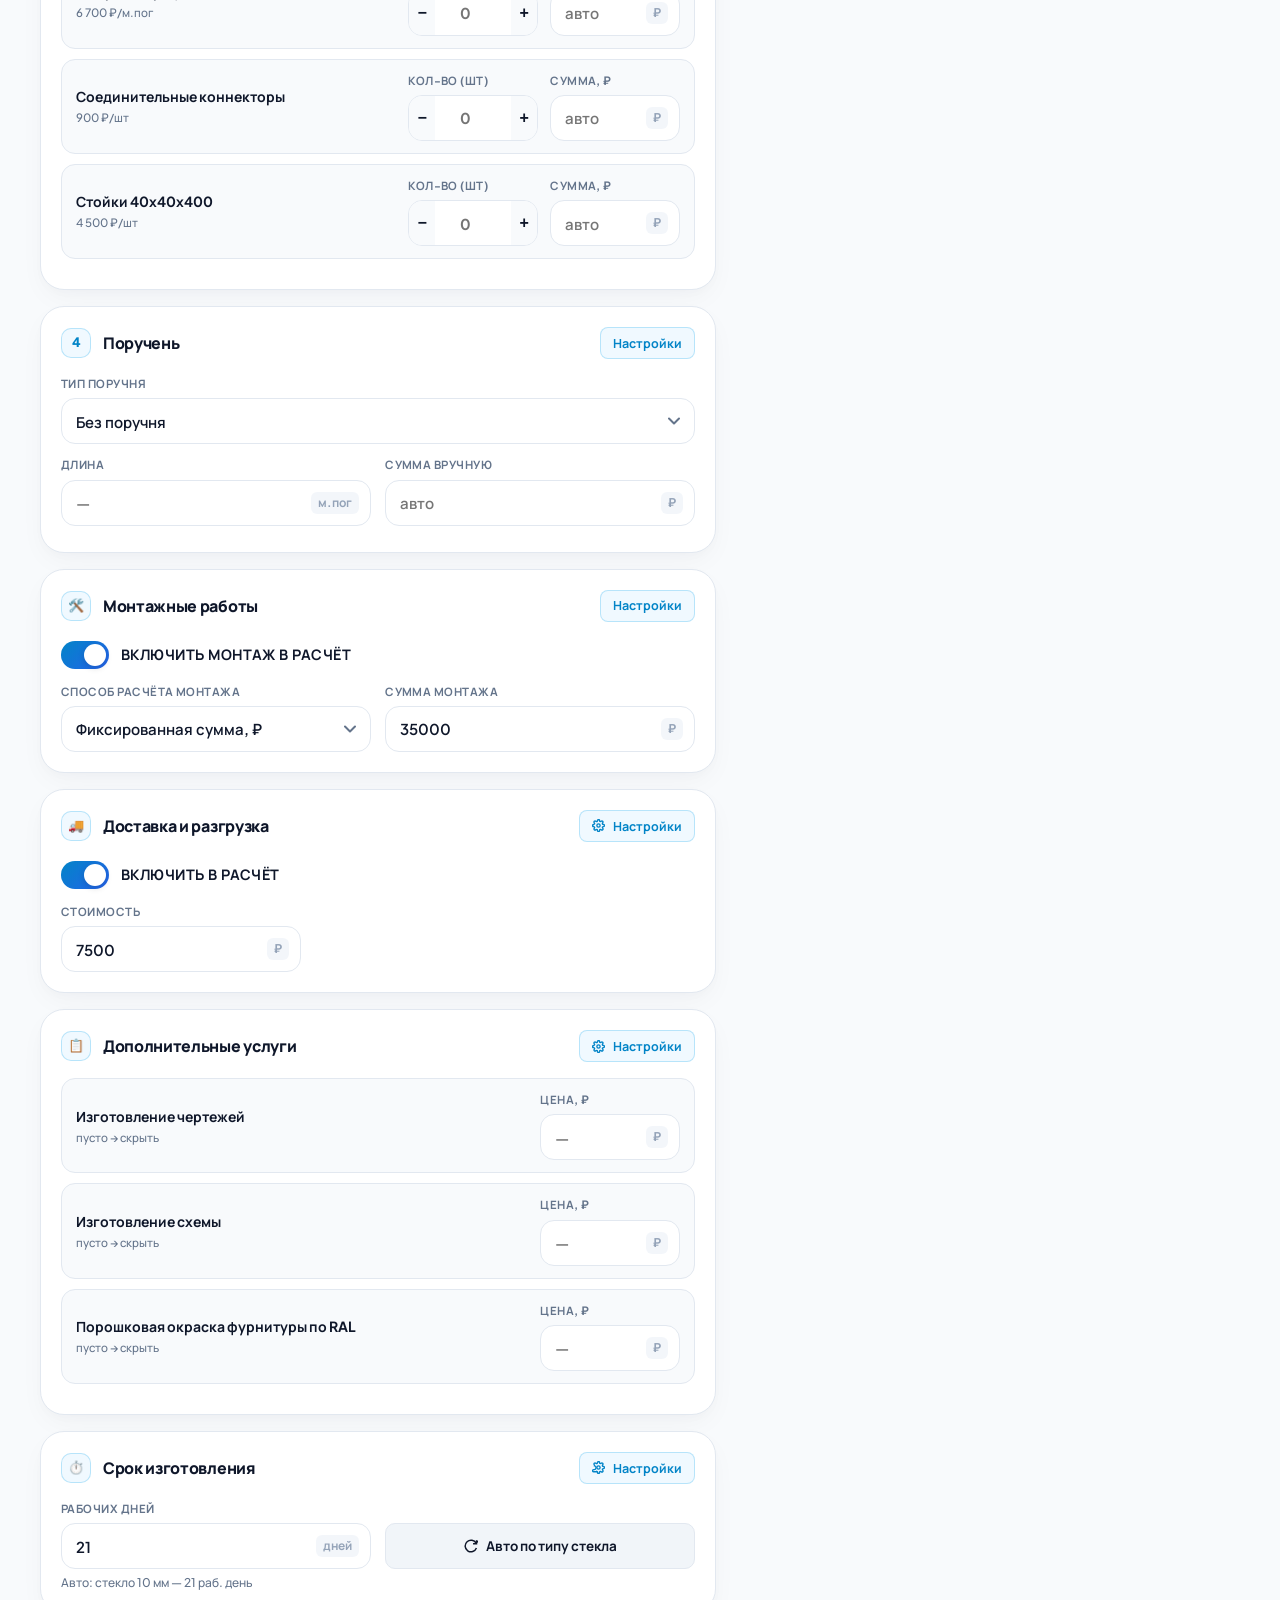
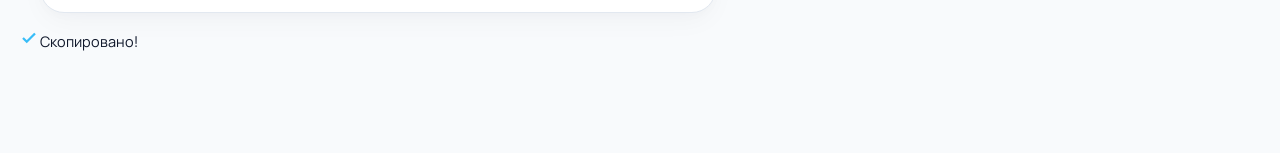
==== commit e13da438: "v5.11: VAT mode toggle at grand total (Без НДС / в т.ч. НДС) — label-only switch, amount unchanged; " ====
--- a/index.html
+++ b/index.html
@@ -7,10 +7,10 @@
 <meta http-equiv="Pragma" content="no-cache">
 <meta http-equiv="Expires" content="0">
 <title>GlassLoft — Калькулятор стеклянных конструкций</title>
-<link rel="icon" type="image/svg+xml" href="favicon.svg?v=5.10">
-<link rel="icon" type="image/png" sizes="192x192" href="icon-192.png?v=5.10">
-<link rel="apple-touch-icon" href="icon-192.png?v=5.10">
-<link rel="manifest" href="manifest.json?v=5.10">
+<link rel="icon" type="image/svg+xml" href="favicon.svg?v=5.11">
+<link rel="icon" type="image/png" sizes="192x192" href="icon-192.png?v=5.11">
+<link rel="apple-touch-icon" href="icon-192.png?v=5.11">
+<link rel="manifest" href="manifest.json?v=5.11">
 <meta name="theme-color" content="#ffffff">
 <meta name="apple-mobile-web-app-capable" content="yes">
 <meta name="apple-mobile-web-app-status-bar-style" content="default">
@@ -18,7 +18,7 @@
 <link rel="preconnect" href="https://fonts.googleapis.com">
 <link rel="preconnect" href="https://fonts.gstatic.com" crossorigin>
 <link href="https://fonts.googleapis.com/css2?family=Plus+Jakarta+Sans:wght@400;500;600;700;800&family=Manrope:wght@600;700;800&family=Montserrat:wght@400;500;600;700;800&display=swap" rel="stylesheet">
-<link rel="stylesheet" href="style.css?v=5.10">
+<link rel="stylesheet" href="style.css?v=5.11">
 </head>
 <body>
 <div class="wrap">
@@ -191,8 +191,12 @@
 
         <!-- Big Hero Price Display -->
         <div class="sum-display">
-          <div class="sum-label">Итоговая стоимость заказа</div>
+          <div class="sum-label" id="sumLabel">Итоговая стоимость заказа (без НДС)</div>
           <div class="sum" id="sum">0 ₽</div>
+          <div class="vat-segmented" title="Меняется только подпись — сумма остаётся прежней">
+            <button type="button" class="vat-tab active" id="vatTabNone" onclick="setVatMode('none')">Без НДС</button>
+            <button type="button" class="vat-tab" id="vatTabIncl" onclick="setVatMode('incl')">в т.ч. НДС</button>
+          </div>
         </div>
 
         <!-- Discount & Markup Adjuster -->
@@ -282,6 +286,7 @@
   <div class="floating-sum-group">
     <span class="floating-sum-label">Итого:</span>
     <span class="floating-sum" id="floatingSum">0 ₽</span>
+    <span class="floating-vat-note" id="floatingVatNote">без НДС</span>
   </div>
   <div class="floating-actions">
     <button class="btn btn-float-history" onclick="openModal('historyModal')" title="История расчётов">
@@ -748,7 +753,7 @@
           <div class="kp-info-val" id="kpDocPrepay">50%</div>
         </div>
         <div class="kp-total-card">
-          <div class="kp-total-label">Итого общая стоимость (без НДС)</div>
+          <div class="kp-total-label" id="kpVatLabel">Итого общая стоимость (без НДС)</div>
           <div class="kp-total-val" id="kpDocTotal">0 ₽</div>
         </div>
       </div>
@@ -780,6 +785,6 @@
 
 <script src="html2canvas.min.js"></script>
 <script src="jspdf.umd.min.js"></script>
-<script src="script.js?v=5.10"></script>
+<script src="script.js?v=5.11"></script>
 </body>
 </html>
--- a/style.css
+++ b/style.css
@@ -2550,3 +2550,42 @@
     color: #000;
   }
 }
+
+/* ── Переключатель НДС в карточке ИТОГО (только подпись, сумма не меняется) ── */
+.vat-segmented {
+  display: inline-flex;
+  background: #ffffff;
+  border: 1.5px solid var(--line);
+  border-radius: var(--radius-sm);
+  padding: 3px;
+  gap: 4px;
+  margin-top: 12px;
+}
+.vat-tab {
+  border: 0;
+  background: transparent;
+  padding: 7px 18px;
+  font: 700 12.5px 'Plus Jakarta Sans', sans-serif;
+  color: var(--text-muted);
+  border-radius: 6px;
+  cursor: pointer;
+  transition: all 0.15s;
+  text-align: center;
+}
+.vat-tab:hover {
+  color: var(--text);
+  background: var(--card-sub-alt);
+}
+.vat-tab.active {
+  background: #0f172a;
+  color: #fff;
+  box-shadow: 0 4px 12px rgba(15, 23, 42, 0.25);
+}
+.floating-vat-note {
+  font-size: 9px;
+  font-weight: 700;
+  opacity: 0.6;
+  align-self: center;
+  margin-left: 2px;
+  white-space: nowrap;
+}
